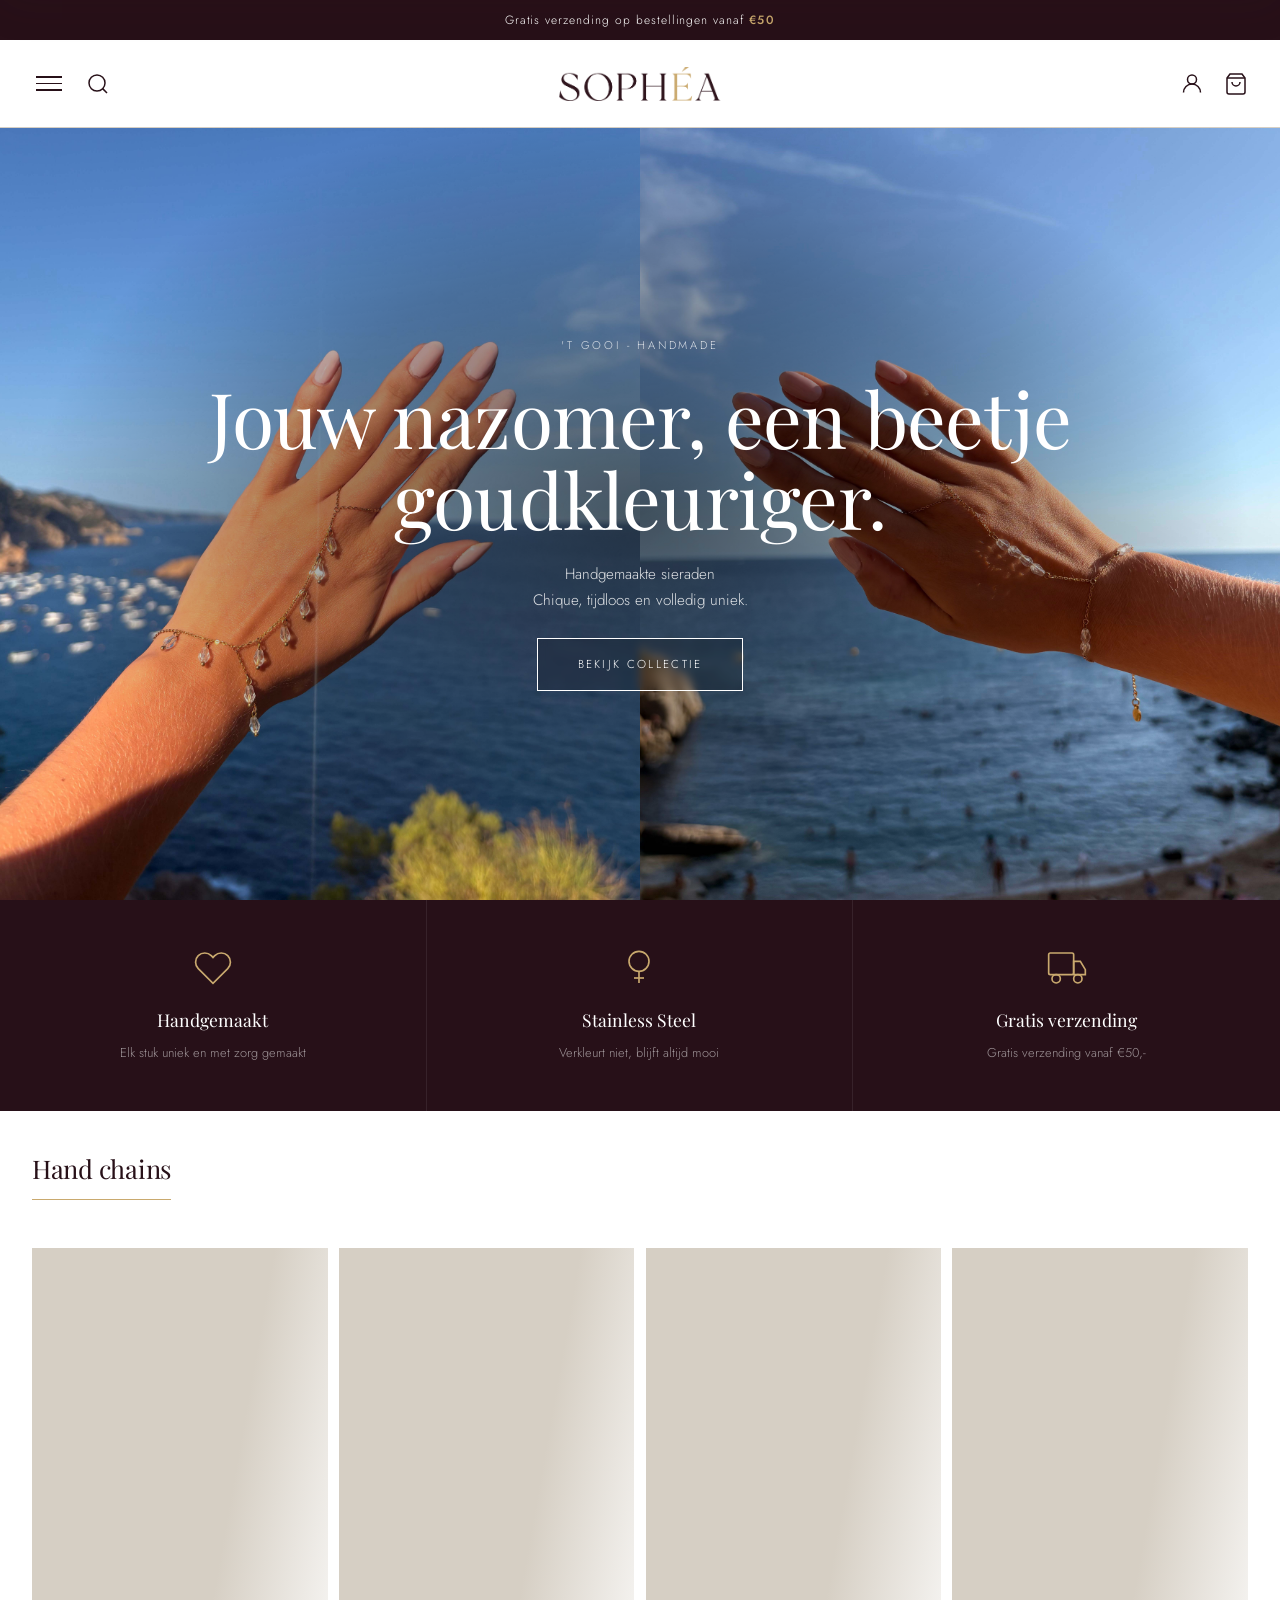
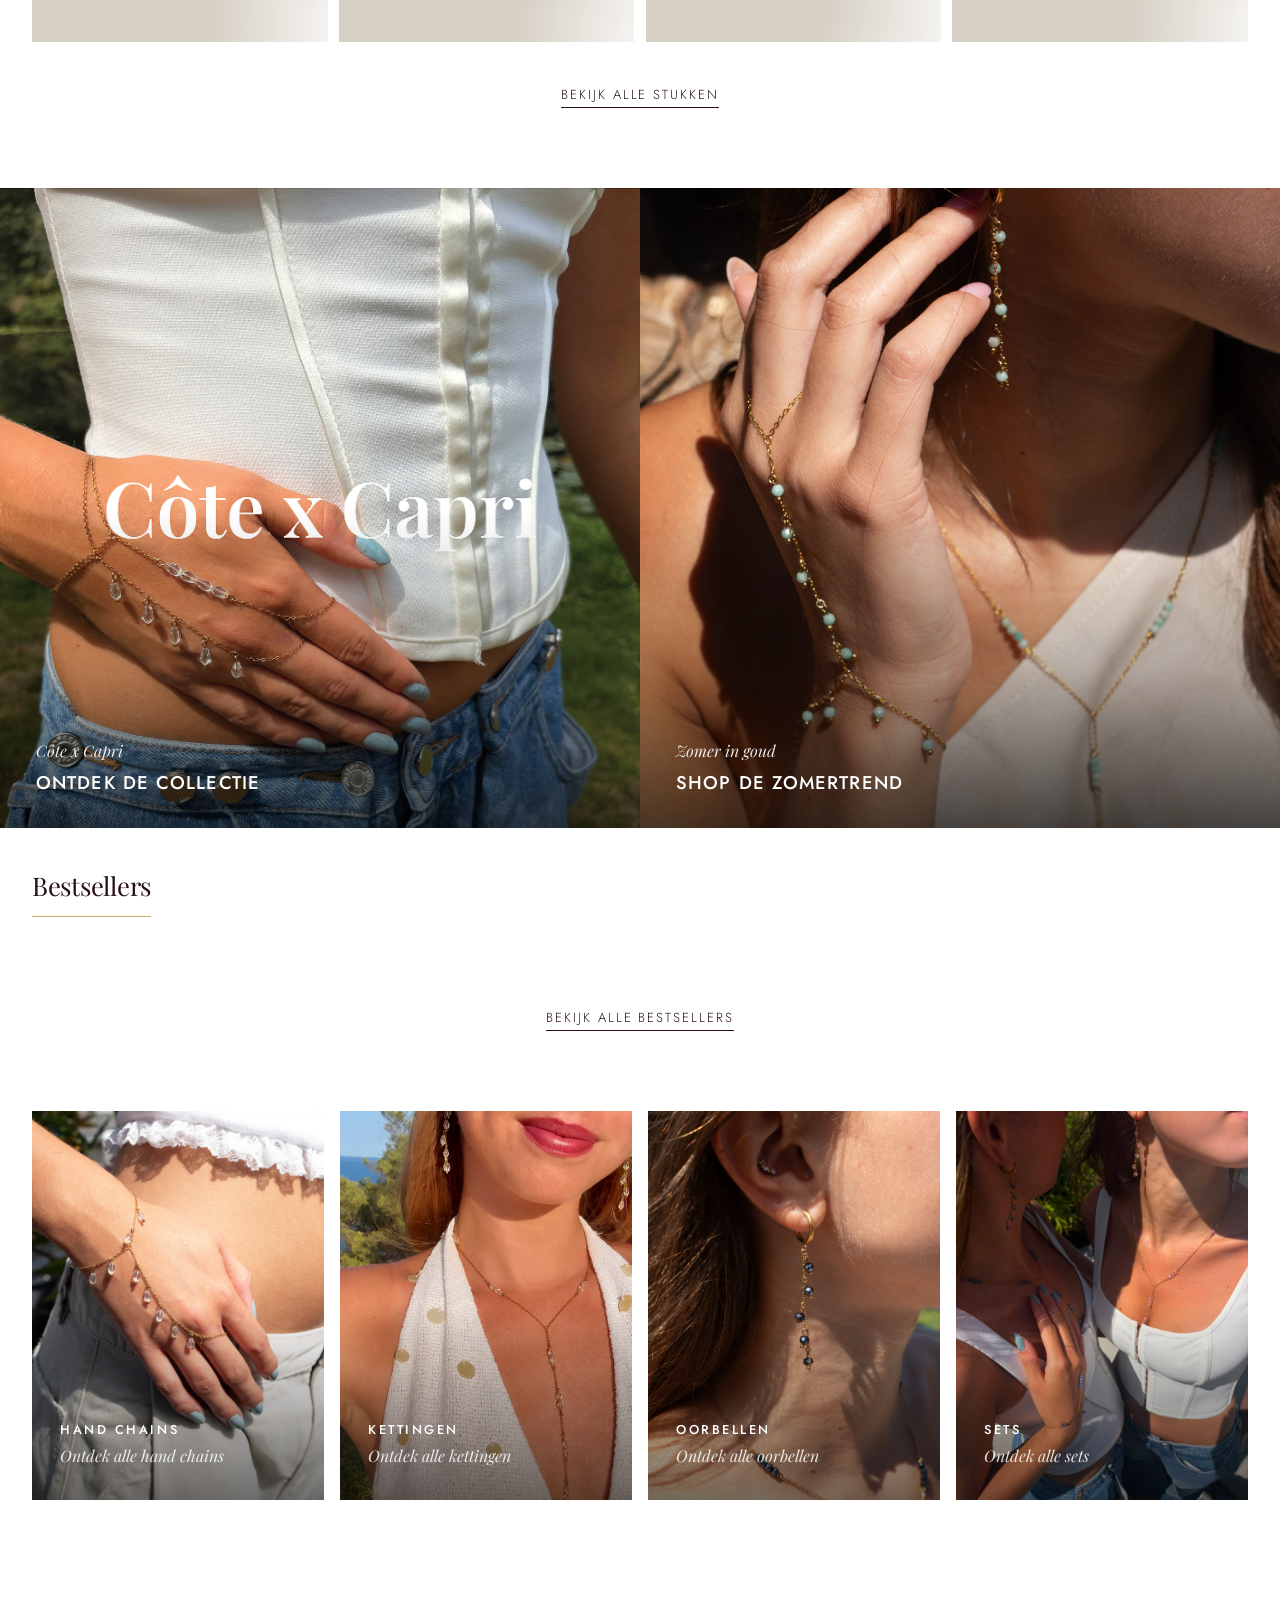
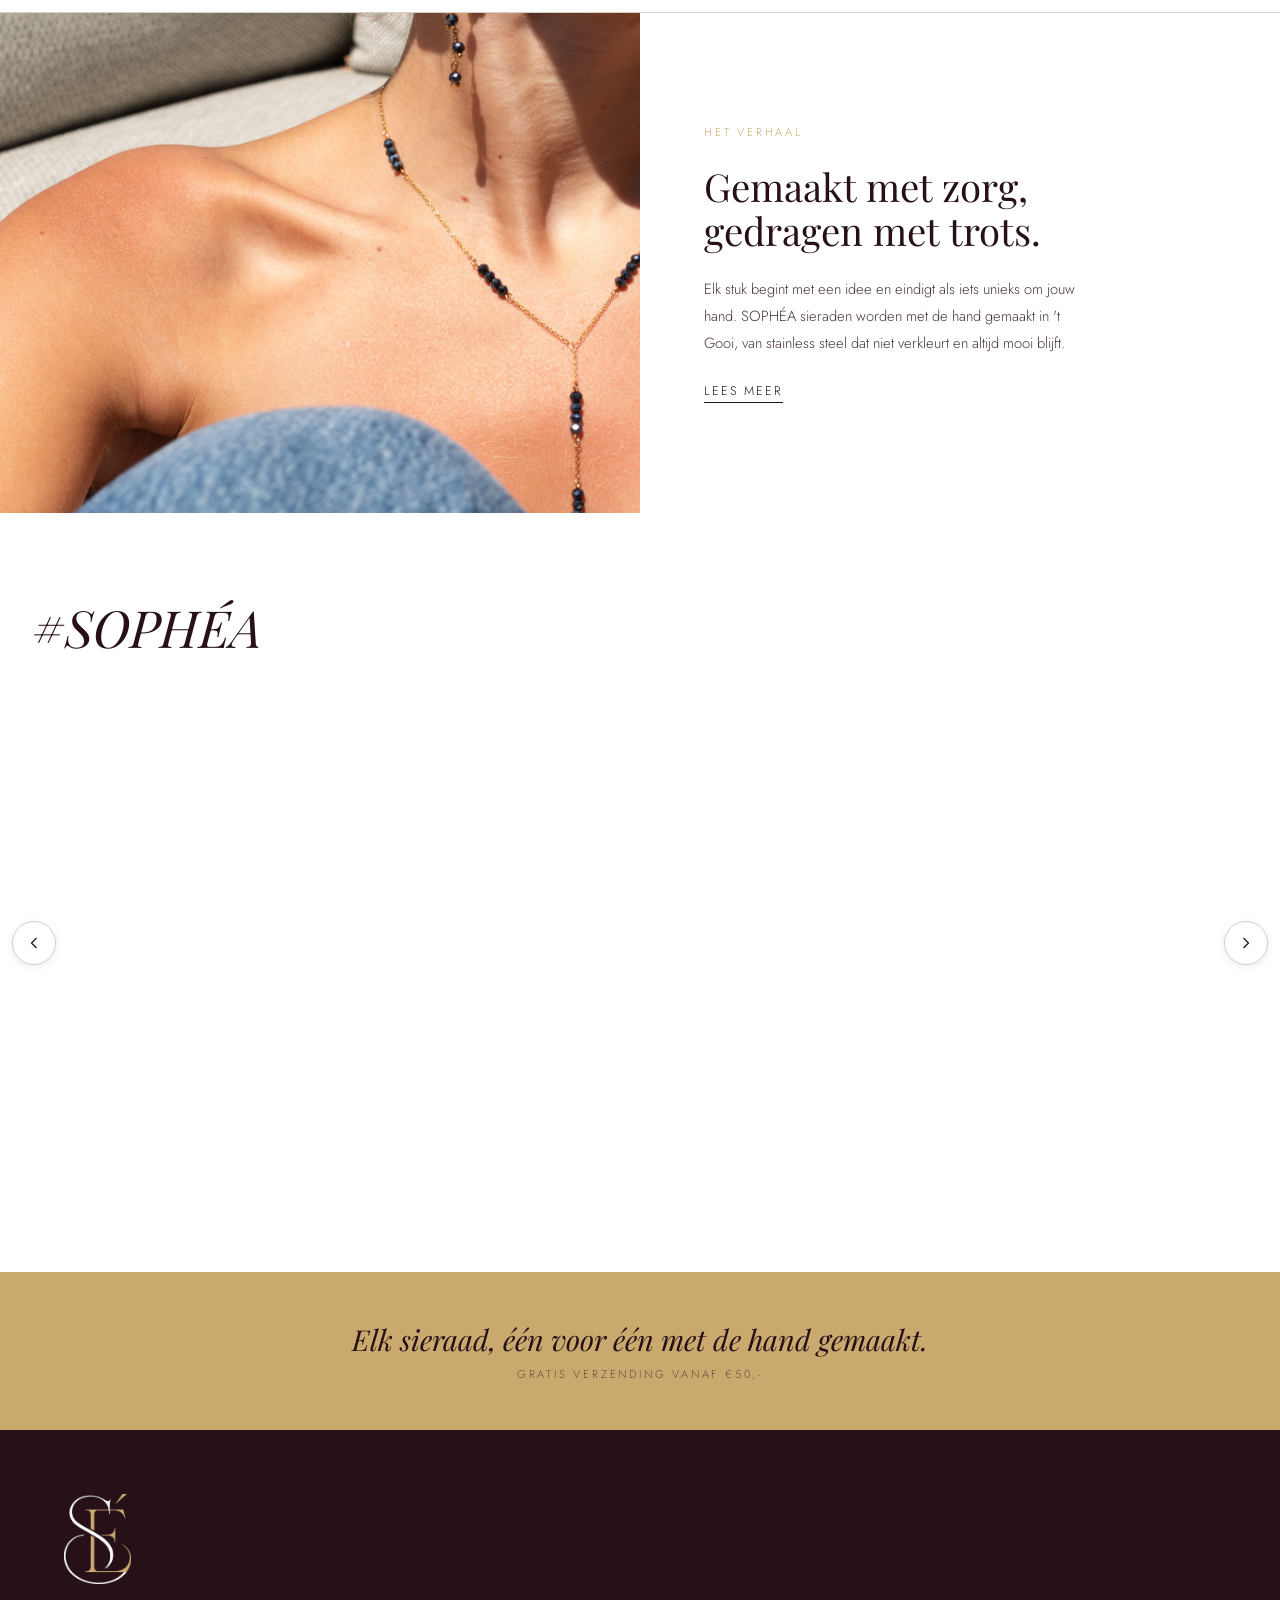
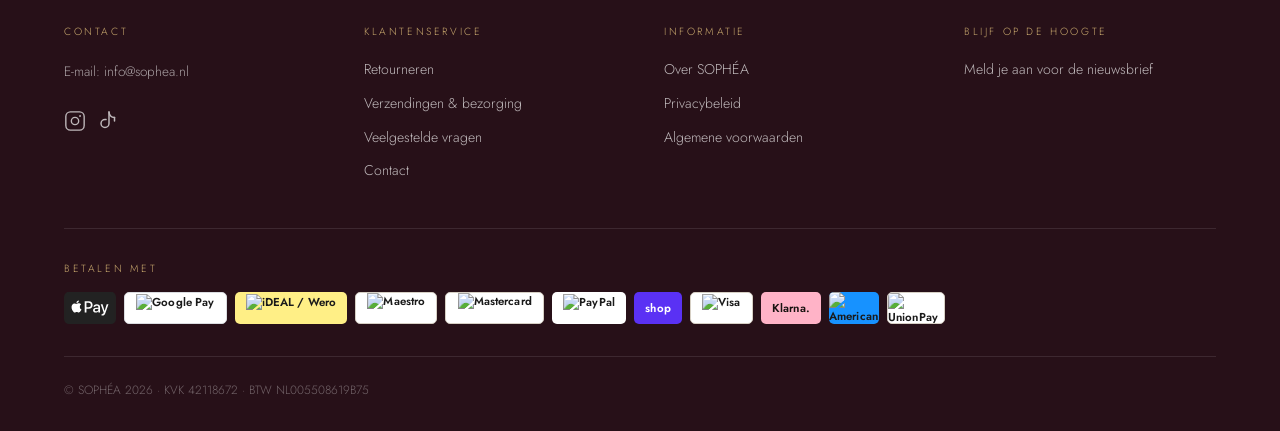
==== index.html @ b0e8c146 "Update index.html" ====
<!DOCTYPE html>
<html lang="nl">
<head>
  <meta charset="UTF-8" />
  <meta name="viewport" content="width=device-width, initial-scale=1.0" />
  <link rel="preconnect" href="https://fonts.googleapis.com" />
  <link rel="preconnect" href="https://fonts.gstatic.com" crossorigin />
  <link href="https://fonts.googleapis.com/css2?family=Jost:ital,wght@0,300;0,400;0,500;0,600;0,700;1,300;1,400&family=Playfair+Display:ital,wght@0,400;0,500;0,600;0,700;1,400;1,500&display=swap" rel="stylesheet" />
  <title>SOPHÉA - Handgemaakte Sieraden</title>
  <link rel="stylesheet" href="css/global.css" />
  <link rel="stylesheet" href="css/intro.css" />
  <link rel="stylesheet" href="css/homepage.css" />
  <link rel="stylesheet" href="css/stl.css" />
  <link rel="stylesheet" href="css/welkomstpopup.css" />
  <link rel="icon" type="image/png" href="images/fav-icon-goud.png" />
</head>
<body>

  <!-- INTRO ANIMATIE -->
  <div class="sophea-intro" id="sopheaIntro">
    <img src="images/se-logo.png" alt="SOPHÉA" class="sophea-intro__logo" />
  </div>
  <script src="js/intro.js"></script>

  <div class="sale-balk">
        <p class="sale-balk__vol"> Gratis verzending op bestellingen vanaf <strong>€50</strong></p>
        <p class="sale-balk__kort">Gratis verzending op bestellingen vanaf <strong>€50</strong></p>
  </div>

  <header class="nav">
    <div class="nav__links">
      <button class="nav__hamburger" id="hamburgerBtn" aria-label="Menu openen">
        <span></span><span></span><span></span>
      </button>
      <button class="nav__search" aria-label="Zoeken">
          <svg width="22" height="22" viewBox="0 0 24 24" fill="none" stroke="currentColor" stroke-width="1.5">
          <circle cx="11" cy="11" r="8"/><line x1="21" y1="21" x2="16.65" y2="16.65"/>
          </svg>
      </button>
    </div>
    <a href="index.html" class="nav__logo">
      <img src="images/sophea.png" alt="SOPHÉA logo" />
    </a>
    <div class="nav__rechts">
    <button class="nav__account" id="accountBtn" aria-label="Account">
        <svg width="24" height="24" viewBox="0 0 24 24" fill="none" stroke="currentColor" stroke-width="1.5">
          <circle cx="12" cy="7.5" r="4.5"/>
          <path d="M3.5 20.5c0-4.7 3.8-8.5 8.5-8.5s8.5 3.8 8.5 8.5"/>
        </svg>
    </button>
    <button class="nav__cart" aria-label="Winkelwagen">
    <svg width="22" height="22" viewBox="0 0 24 24" fill="none" stroke="currentColor" stroke-width="1.5">
        <path d="M6 2L3 6v14a2 2 0 002 2h14a2 2 0 002-2V6l-3-4z"/>
        <line x1="3" y1="6" x2="21" y2="6"/>
        <path d="M16 10a4 4 0 01-8 0"/>
    </svg>
    <span class="nav__cart-badge" id="cartBadge" style="display:none;">0</span>
    </button>
    </div>
  </header>

    <div class="nav-overlay" id="navOverlay">
    <div class="nav-overlay__sluit-wrapper">
        <button class="nav-overlay__sluit" id="sluitBtn" aria-label="Menu sluiten">✕</button>
    </div>
    <nav class="nav-overlay__links">
        <a href="index.html">Home</a>
        <button class="nav-overlay__link-pijl" id="collectieBtn">
        Shop
        <span class="nav-overlay__pijl">
            <svg width="28" height="28" viewBox="0 0 24 24" fill="none" stroke="currentColor" stroke-width="1.2">
            <line x1="5" y1="12" x2="19" y2="12"/>
            <polyline points="12 5 19 12 12 19"/>
            </svg>
        </span>
        </button>
        <a href="collectie.html?categorie=handchains">Hand chains</a>
        <a href="collectie.html?categorie=kettingen">Kettingen</a>
        <a href="collectie.html?categorie=oorbellen">Oorbellen</a>
        <a href="collectie.html?categorie=sets">Sets</a>
    </nav>
    <div class="nav-submenu" id="collectieSubmenu">
        <button class="nav-submenu__terug" id="submenuTerug">
        <svg width="18" height="18" viewBox="0 0 24 24" fill="none" stroke="currentColor" stroke-width="1.5">
            <line x1="19" y1="12" x2="5" y2="12"/>
            <polyline points="12 19 5 12 12 5"/>
        </svg>
        Terug
        </button>
        <p class="nav-submenu__titel">Shop</p>
        <div class="nav-submenu__groep">
        <p class="nav-submenu__label">SHOP</p>
        <a href="collectie.html">Alles</a>
        <a href="collectie.html?categorie=nieuw">Nieuw</a>
        <a href="collectie.html?categorie=bestsellers">Bestsellers</a>
        </div>
        <div class="nav-submenu__groep" id="collectiesNavGroep">
          <p class="nav-submenu__label">COLLECTIES</p>
        </div>
    </div>
    <div class="nav-overlay__bottom">
        <p class="nav-overlay__col-title">INFO</p>
        <div class="nav-overlay__col-links">
            <a href="faq.html">Veelgestelde vragen</a>
            <a href="contact.html">Contact</a>
            <a href="over-mij.html">Over SOPHÉA</a>
        </div>
        <div style="margin-top: 1.5rem;">
            <p class="nav-overlay__col-title">VOLG ONS</p>
            <div class="nav-overlay__col-links nav-overlay__col-links--socials">
              <a href="https://instagram.com/sophea.nl" target="_blank">
                <svg width="18" height="18" viewBox="0 0 24 24" fill="none" stroke="currentColor" stroke-width="1.5">
                  <rect x="2" y="2" width="20" height="20" rx="5"/>
                  <circle cx="12" cy="12" r="4"/>
                  <circle cx="17.5" cy="6.5" r="1" fill="currentColor" stroke="none"/>
                </svg>
                @sophea.nl
              </a>
              <a href="https://www.tiktok.com/@sophea.nl" target="_blank">
                <svg width="18" height="18" viewBox="0 0 24 24" fill="none" stroke="currentColor" stroke-width="1.5">
                  <path d="M13 3v11.5a4 4 0 1 1-4-4c.35 0 .68.04 1 .1" stroke-linecap="round" stroke-linejoin="round"/>
                  <path d="M13 3c.3 3 2.5 5.3 5.5 5.5" stroke-linecap="round" stroke-linejoin="round"/>
                  <path d="M18.5 8.5v3.5" stroke-linecap="round"/>
                </svg>
                @sophea.nl
              </a>
            </div>
        </div>
        <p class="nav-overlay__tagline-bottom">Handmade Jewellery · 't Gooi</p>
    </div>
  </div>

  <div class="nav-backdrop" id="navBackdrop"></div>

    <!-- ZOEK OVERLAY -->
    <div class="zoek-overlay" id="zoekOverlay">
    <div class="zoek-overlay__header">
        <div class="zoek-overlay__balk">
        <svg width="20" height="20" viewBox="0 0 24 24" fill="none" stroke="currentColor" stroke-width="1.5">
            <circle cx="11" cy="11" r="8"/><line x1="21" y1="21" x2="16.65" y2="16.65"/>
        </svg>
        <input type="text" id="zoekInput" class="zoek-overlay__input" placeholder="Zoek naar een sieraad..." />
        <button class="zoek-overlay__wis" id="zoekWis">✕</button>
        </div>
        <button class="zoek-overlay__sluit" id="zoekSluit">Sluiten</button>
    </div>
    <div class="zoek-overlay__inhoud">
        <div class="zoek-overlay__leeg" id="zoekLeeg">
        <p class="zoek-overlay__eyebrow">POPULAIR</p>
        <div class="zoek-overlay__grid" id="zoekPopulair"></div>
        </div>
        <div class="zoek-overlay__gevonden" id="zoekGevonden" style="display:none;">
        <p class="zoek-overlay__label" id="zoekLabel"></p>
        <div class="zoek-overlay__grid" id="zoekGrid"></div>
        </div>
        <div class="zoek-overlay__niets" id="zoekNiets" style="display:none;">
        <p class="zoek-overlay__niets-tekst">Geen resultaten voor "<span id="zoekNietsTerm"></span>"</p>
        <p class="zoek-overlay__niets-sub">Probeer een andere zoekterm.</p>
        </div>
    </div>
    </div>
    <div class="zoek-backdrop" id="zoekBackdrop"></div>

    <!-- WINKELWAGEN OVERLAY -->
    <div class="cart-overlay" id="cartOverlay">
    <div class="cart-overlay__header">
        <p class="cart-overlay__titel">Winkelwagen</p>
        <button class="cart-overlay__sluit" id="cartSluit">✕</button>
    </div>
    <div class="cart-overlay__verzend-balk" id="cartVerzendBalk" style="display:none;">
        <p class="cart-overlay__verzend-tekst" id="cartVerzendTekst"></p>
        <div class="cart-overlay__progress">
        <div class="cart-overlay__progress-bar" id="cartProgressBar"></div>
        </div>
    </div>
    <div class="cart-overlay__items" id="cartItems"></div>
    <div class="cart-overlay__leeg" id="cartLeeg" style="display:none;">
        <p class="cart-overlay__leeg-tekst">Je winkelwagen is leeg.</p>
        <a href="collectie.html" class="cart-overlay__leeg-btn">BEKIJK DE COLLECTIE →</a>
    </div>
    <div class="cart-overlay__footer" id="cartFooter" style="display:none;">
        <div class="cart-overlay__regel">
        <span>Subtotaal</span>
        <span id="cartSubtotaal">€ 0,00</span>
        </div>
        <div class="cart-overlay__regel">
        <span>Verzending</span>
        <span id="cartVerzending">Gratis</span>
        </div>
        <div class="cart-overlay__regel cart-overlay__regel--totaal">
        <span>Totaal</span>
        <span id="cartTotaal">€ 0,00</span>
        </div>
        <div class="cart-overlay__verzend-info">
        <p>✓ Gratis verzending vanaf €50,-</p>
        <p>✓ Binnen 3-5 werkdagen in huis</p>
        </div>
        <button class="cart-overlay__afrekenen" id="cartAfrekenen">AFREKENEN</button>
        <a href="collectie.html" class="cart-overlay__verder">← Verder winkelen</a>
    </div>
    </div>
    <div class="cart-backdrop" id="cartBackdrop"></div>

  <main>

    <!-- HERO -->
    <section class="hero">
      <div class="hero__bg">
        <img src="images/handchain-hero.jpg" alt="SOPHÉA hand chain" />
        <img src="images/handchain-hero-2.jpg" alt="SOPHÉA hand chain" />
      </div>
      <div class="hero__content">
        <p class="hero__eyebrow">'T GOOI - HANDMADE</p>
        <h1 class="hero__title">Jouw nazomer, een beetje goudkleuriger.</h1>
        <p class="hero__sub">Handgemaakte sieraden<br>Chique, tijdloos en volledig uniek.</p>
        <a href="collectie.html" class="hero__cta">BEKIJK COLLECTIE</a>
      </div>
    </section>

    <!-- USP BALK -->
    <section class="usp-bar">
        <div class="usp">
            <svg class="usp__svg" width="40" height="40" viewBox="0 0 24 24" fill="none" stroke="currentColor" stroke-width="1">
            <path d="M20.84 4.61a5.5 5.5 0 0 0-7.78 0L12 5.67l-1.06-1.06a5.5 5.5 0 0 0-7.78 7.78l1.06 1.06L12 21.23l7.78-7.78 1.06-1.06a5.5 5.5 0 0 0 0-7.78z"/>
            </svg>
            <p class="usp__title">Handgemaakt</p>
            <p class="usp__sub">Elk stuk uniek en met zorg gemaakt</p>
        </div>
        <div class="usp">
            <svg class="usp__svg" width="40" height="40" viewBox="0 0 24 24" fill="none" stroke="currentColor" stroke-width="1">
            <circle cx="12" cy="8" r="6"/>
            <path d="M12 14v7"/>
            <path d="M9 18h6"/>
            </svg>
            <p class="usp__title">Stainless Steel</p>
            <p class="usp__sub">Verkleurt niet, blijft altijd mooi</p>
        </div>
        <div class="usp">
            <svg class="usp__svg" width="40" height="40" viewBox="0 0 24 24" fill="none" stroke="currentColor" stroke-width="1">
            <rect x="1" y="3" width="15" height="13" rx="1"/>
            <path d="M16 8h4l3 5v3h-7V8z"/>
            <circle cx="5.5" cy="18.5" r="2.5"/>
            <circle cx="18.5" cy="18.5" r="2.5"/>
            </svg>
            <p class="usp__title">Gratis verzending</p>
            <p class="usp__sub">Gratis verzending vanaf €50,-</p>
        </div>
    </section>
    <div class="usp-bar__dots" id="uspDots">
        <span class="usp-bar__dot usp-bar__dot--actief"></span>
        <span class="usp-bar__dot"></span>
        <span class="usp-bar__dot"></span>
    </div>

    <!-- COLLECTIE -->
    <section class="collectie">
      <div class="collectie__intro">
        <h2 class="collectie__title">Hand chains</h2>
        <div class="collectie__divider"></div>
      </div>
        <div class="collectie__grid" id="featuredGrid">
        </div>
      <div class="collectie__footer">
        <a href="collectie.html?categorie=handchains" class="collectie__link">Bekijk alle stukken</a>
      </div>
    </section>

    <!-- SFEERBANNERS -->
    <section class="sfeerbanners">
      <a href="collectie.html?collectie=côte,capri" class="sfeerbanner">
        <img src="images/cotexcapri.jpg" alt="Côte x Capri collectie" />
        <div class="sfeerbanner__tekst">
          <p class="sfeerbanner__kicker">Côte x Capri</p>
          <p class="sfeerbanner__titel">Ontdek de collectie</p>
        </div>
      </a>
      <a href="collectie.html?categorie=bestsellers" class="sfeerbanner">
        <img src="images/zomertrend.jpg" alt="Zomercollectie" />
        <div class="sfeerbanner__tekst">
          <p class="sfeerbanner__kicker">Zomer in goud</p>
          <p class="sfeerbanner__titel">Shop de zomertrend</p>
        </div>
      </a>
    </section>

    <!-- BESTSELLERS -->
    <section class="collectie">
      <div class="collectie__intro">
        <h2 class="collectie__title">Bestsellers</h2>
        <div class="collectie__divider"></div>
      </div>
        <div class="collectie__grid" id="bestsellersGrid">
        </div>
      <div class="collectie__footer">
        <a href="collectie.html?categorie=bestsellers" class="collectie__link">Bekijk alle bestsellers</a>
      </div>
    </section>

    <!-- CATEGORIEËN -->
    <section class="categorieen">
      <a href="collectie.html?categorie=handchains" class="categorie-blok">
        <div class="categorie-blok__img">
          <img src="images/handchains.jpg" alt="Hand chains" />
        </div>
        <div class="categorie-blok__tekst">
          <h3>HAND CHAINS</h3>
          <span>Ontdek alle hand chains</span>
        </div>
      </a>
      <a href="collectie.html?categorie=kettingen" class="categorie-blok">
        <div class="categorie-blok__img">
          <img src="images/kettingen-hero.jpg" alt="Kettingen" />
        </div>
        <div class="categorie-blok__tekst">
          <h3>KETTINGEN</h3>
          <span>Ontdek alle kettingen</span>
        </div>
      </a>
      <a href="collectie.html?categorie=oorbellen" class="categorie-blok">
        <div class="categorie-blok__img">
          <img src="images/oorbellen.jpg" alt="Oorbellen" />
        </div>
        <div class="categorie-blok__tekst">
          <h3>OORBELLEN</h3>
          <span>Ontdek alle oorbellen</span>
        </div>
      </a>
      <a href="collectie.html?categorie=sets" class="categorie-blok">
        <div class="categorie-blok__img">
            <img src="images/sets.jpeg" alt="Sets" />
        </div>
        <div class="categorie-blok__tekst">
            <h3>SETS</h3>
            <span>Ontdek alle sets</span>
        </div>
      </a>
    </section>

    <!-- BRAND -->
    <section class="brand">
      <div class="brand__img-placeholder">
        <img src="images/ons-verhaal.jpeg" alt="SOPHÉA sieraden met de hand gemaakt" />
      </div>
      <div class="brand__text">
        <p class="brand__eyebrow">Het verhaal</p>
        <h2 class="brand__title">Gemaakt met zorg,<br>gedragen met trots.</h2>
        <p class="brand__body">Elk stuk begint met een idee en eindigt als iets unieks om jouw hand. SOPHÉA sieraden worden met de hand gemaakt in 't Gooi, van stainless steel dat niet verkleurt en altijd mooi blijft.</p>
        <a href="over-mij.html" class="brand__cta">Lees meer</a>
      </div>
    </section>

    <!-- SHOP THE LOOK -->
    <section class="stl">
    <div class="stl__intro">
        <h2 class="stl__titel">#SOPHÉA</h2>
    </div>

    <div class="stl__carrousel-wrapper">
        <button class="stl__nav stl__nav--links" id="stlCarrouselVorige" aria-label="Vorige">
          <svg width="20" height="20" viewBox="0 0 24 24" fill="none" stroke="currentColor" stroke-width="1.5">
            <polyline points="15 18 9 12 15 6"/>
          </svg>
        </button>
        <div class="stl__carrousel" id="stlCarrousel">
        <!-- Dynamisch geladen via JS -->
        </div>
        <button class="stl__nav stl__nav--rechts" id="stlCarrouselVolgende" aria-label="Volgende">
          <svg width="20" height="20" viewBox="0 0 24 24" fill="none" stroke="currentColor" stroke-width="1.5">
            <polyline points="9 18 15 12 9 6"/>
          </svg>
        </button>
    </div>
    </section>

    <!-- OVERLAY -->
    <div class="stl-overlay" id="stlOverlay">
    <div class="stl-overlay__content">
        <button class="stl-overlay__sluit" id="stlSluit">✕</button>

        <!-- Pijl vorige influencer -->
        <button class="stl-overlay__influencer-pijl stl-overlay__influencer-pijl--links" id="stlVorigeInfluencer">
        <svg width="22" height="22" viewBox="0 0 24 24" fill="none" stroke="currentColor" stroke-width="1.5">
            <polyline points="15 18 9 12 15 6"/>
        </svg>
        </button>

        <div class="stl-overlay__links">
        <button class="stl-overlay__pijl stl-overlay__pijl--links" id="stlOverlayVorige">
            <svg width="18" height="18" viewBox="0 0 24 24" fill="none" stroke="currentColor" stroke-width="1.5">
            <polyline points="15 18 9 12 15 6"/>
            </svg>
        </button>
        <div class="stl-overlay__foto" id="stlOverlayFoto"></div>
        <button class="stl-overlay__pijl stl-overlay__pijl--rechts" id="stlOverlayVolgende">
            <svg width="18" height="18" viewBox="0 0 24 24" fill="none" stroke="currentColor" stroke-width="1.5">
            <polyline points="9 18 15 12 9 6"/>
            </svg>
        </button>
        <div class="stl-overlay__naam" id="stlOverlayNaam"></div>
        <div class="stl-overlay__bullets" id="stlOverlayBullets"></div>
        </div>

        <div class="stl-overlay__rechts">
        <p class="stl-overlay__titel">
          Shop the look
          <span class="stl-overlay__swipe-hint" id="stlOverlaySwipeHint">
            <svg width="18" height="18" viewBox="0 0 24 24" fill="none" stroke="currentColor" stroke-width="1.5">
              <polyline points="6 9 12 15 18 9"/>
            </svg>
          </span>
        </p>
        <div class="stl__producten" id="stlProducten"></div>
        </div>

        <!-- Pijl volgende influencer -->
        <button class="stl-overlay__influencer-pijl stl-overlay__influencer-pijl--rechts" id="stlVolgendInfluencer">
        <svg width="22" height="22" viewBox="0 0 24 24" fill="none" stroke="currentColor" stroke-width="1.5">
            <polyline points="9 18 15 12 9 6"/>
        </svg>
        </button>
    </div>
    </div>
    <div class="stl-backdrop" id="stlBackdrop"></div>

    <div class="footer-quote">
      <p class="footer-quote__text">Elk sieraad, één voor één met de hand gemaakt.</p>
      <p class="footer-quote__sub">GRATIS VERZENDING VANAF €50,-</p>
    </div>

  </main>

  <footer class="footer">
    <div class="footer__logo-row">
        <img src="images/se-logo-white.png" alt="SOPHÉA" class="footer__logo-img" />
    </div>

    <div class="footer__top">
        <div class="footer__col">
        <p class="footer__col-title">CONTACT</p>
        <p class="footer__contact-tekst">E-mail: info@sophea.nl</p>
        <div class="footer__socials">
            <a href="https://instagram.com/sophea.nl" target="_blank" class="footer__social-btn" aria-label="Instagram">
            <svg width="22" height="22" viewBox="0 0 24 24" fill="none" stroke="currentColor" stroke-width="1.5">
                <rect x="2" y="2" width="20" height="20" rx="5"/>
                <circle cx="12" cy="12" r="4"/>
                <circle cx="17.5" cy="6.5" r="1" fill="currentColor" stroke="none"/>
            </svg>
            </a>
            <a href="https://www.tiktok.com/@sophea.nl" target="_blank" class="footer__social-btn" aria-label="TikTok">
            <svg width="24" height="24" viewBox="0 0 24 24" fill="none" stroke="currentColor" stroke-width="1.5">
                <path d="M13 3v11.5a4 4 0 1 1-4-4c.35 0 .68.04 1 .1" stroke-linecap="round" stroke-linejoin="round"/>
                <path d="M13 3c.3 3 2.5 5.3 5.5 5.5" stroke-linecap="round" stroke-linejoin="round"/>
                <path d="M18.5 8.5v3.5" stroke-linecap="round"/>
            </svg>
            </a>
        </div>
        </div>

        <div class="footer__col">
        <p class="footer__col-title">KLANTENSERVICE</p>
        <nav class="footer__col-links">
            <a href="retourbeleid.html">Retourneren</a>
            <a href="verzendbeleid.html">Verzendingen & bezorging</a>
            <a href="faq.html">Veelgestelde vragen</a>
            <a href="contact.html">Contact</a>
        </nav>
        </div>

        <div class="footer__col">
        <p class="footer__col-title">INFORMATIE</p>
        <nav class="footer__col-links">
            <a href="over-mij.html">Over SOPHÉA</a>
            <a href="privacybeleid.html">Privacybeleid</a>
            <a href="algemene-voorwaarden.html">Algemene voorwaarden</a>
        </nav>
        </div>

        <div class="footer__col">
        <p class="footer__col-title">BLIJF OP DE HOOGTE</p>
        <nav class="footer__col-links">
            <a href="nieuwsbrief.html">Meld je aan voor de nieuwsbrief</a>
        </nav>
        </div>
    </div>
    <div class="footer__betalen">
        <p class="footer__betalen-label">BETALEN MET</p>
        <div class="footer__betalen-icons">
            <span class="pay-badge pay-badge--applepay">
            <img src="images/apple-pay.svg" alt="Apple Pay" />
            </span>
            <span class="pay-badge pay-badge--googlepay">
                <img src="https://cdn.jsdelivr.net/gh/datatrans/payment-logos@master/assets/wallets/google-pay.svg" alt="Google Pay" />
            </span>
            <span class="pay-badge pay-badge--ideal">
                <img src="https://cdn.jsdelivr.net/gh/datatrans/payment-logos@master/assets/apm/ideal-wero.svg" alt="iDEAL / Wero" />
            </span>
            <span class="pay-badge pay-badge--maestro">
                <img src="https://cdn.jsdelivr.net/gh/datatrans/payment-logos@master/assets/cards/maestro.svg" alt="Maestro" />
            </span>
            <span class="pay-badge pay-badge--mastercard">
                <img src="https://cdn.jsdelivr.net/gh/datatrans/payment-logos@master/assets/cards/mastercard.svg" alt="Mastercard" />
            </span>
            <span class="pay-badge pay-badge--paypal">
                <img src="https://cdn.jsdelivr.net/gh/datatrans/payment-logos@master/assets/apm/paypal.svg" alt="PayPal" />
            </span>
            <span class="pay-badge pay-badge--shop">shop</span>
            <span class="pay-badge pay-badge--visa">
                <img src="https://cdn.jsdelivr.net/gh/datatrans/payment-logos@master/assets/cards/visa.svg" alt="Visa" />
            </span>
            <span class="pay-badge pay-badge--klarna">Klarna.</span>
            <span class="pay-badge pay-badge--amex">
                <img src="https://cdn.jsdelivr.net/gh/datatrans/payment-logos@master/assets/cards/american-express.svg" alt="American Express" />
            </span>
            <span class="pay-badge pay-badge--unionpay">
                <img src="https://cdn.jsdelivr.net/gh/datatrans/payment-logos@master/assets/cards/unionpay.svg" alt="UnionPay" />
            </span>
        </div>
    </div>
    <div class="footer__bottom">
      <p class="footer__copy">© SOPHÉA 2026 · KVK 42118672 · BTW NL005508619B75</p>
    </div>
  </footer>

  <!-- WELKOMSTPOPUP -->
  <div class="welkomst-popup" id="welkomstPopup">
  <button class="welkomst-popup__sluit" id="welkomstPopupSluit">✕</button>
  <div class="welkomst-popup__body">
    <img src="images/sophea.png" alt="SOPHÉA" class="welkomst-popup__logo" />
    <p class="welkomst-popup__eyebrow">WELKOM BIJ SOPHÉA</p>
    <h2 class="welkomst-popup__titel">10% korting op je eerste bestelling</h2>
    <p class="welkomst-popup__sub">Meld je aan voor onze nieuwsbrief en ontvang direct je welkomstcode.</p>

    <div id="welkomstPopupFormWrap">
      <form class="welkomst-popup__form" id="welkomstPopupForm">
        <input type="email" id="welkomstPopupEmail" class="welkomst-popup__input" placeholder="Jouw e-mailadres" required />
        <button type="submit" class="welkomst-popup__submit">AANMELDEN</button>
      </form>
      <button class="welkomst-popup__nee" id="welkomstPopupNeeBedankt">Nee, ik betaal liever de volle prijs</button>
    </div>

    <div id="welkomstPopupBedankt" style="display:none;">
      <p class="welkomst-popup__code-label">Je welkomstcode:</p>
      <p class="welkomst-popup__code">WELKOM10</p>
      <p class="welkomst-popup__code-sub">Gebruik deze code bij het afrekenen voor 10% korting op je eerste bestelling.</p>
    </div>
  </div>
  </div>
  <div class="welkomst-popup-backdrop" id="welkomstPopupBackdrop"></div>

  <button class="back-to-top" id="backToTop" aria-label="Terug naar boven">↑</button>
  <script src="js/shopify.js"></script>
  <script src="js/nav.js"></script>
  <script src="js/account.js"></script>
  <script src="js/homepage.js"></script>
  <script src="js/nieuwsbrief.js"></script>
  <script src="js/welkomstpopup.js"></script>
</body>
</html>
---- css/global.css ----
:root {
  --clr-bg:       #FFFFFF;
  --clr-text:     #271018;
  --clr-gold:     #c9a96e;
  --clr-card:     #F3EEE8;
  --clr-border:   #d6cfc4;

  --font-serif:   'Playfair Display', Georgia, serif;
  --font-sans:    'Jost', sans-serif;

  --nav-h:        88px;
  --balk-h:       40px;
  --max-w:        1200px;
  --gap:          2rem;
}

*, *::before, *::after {
  box-sizing: border-box;
  margin: 0;
  padding: 0;
}

html {
  font-size: 16px;
  scroll-behavior: smooth;
  /* clip i.p.v. hidden: hidden dwingt overflow-y stiekem naar "auto" (CSS-
     spec), waardoor html/body een scroll-container wordt — en dat is precies
     wat position: sticky in Safari/iOS uitschakelt. clip clipt hetzelfde
     zonder dat neveneffect. */
  overflow-x: clip;
}

body {
  background-color: var(--clr-bg);
  color: var(--clr-text);
  font-family: var(--font-sans);
  font-weight: 300;
  -webkit-font-smoothing: antialiased;
  overflow-x: clip;
  max-width: 100vw;
}

img {
  display: block;
  max-width: 100%;
  height: auto;
}

a {
  color: inherit;
  text-decoration: none;
}

/* SALE BALK */
.sale-balk {
  background: var(--clr-text);
  color: var(--clr-bg);
  text-align: center;
  padding: 0.65rem 1rem;
  font-family: var(--font-sans);
  font-size: 0.75rem;
  font-weight: 300;
  letter-spacing: 0.08em;
  position: relative;
  top: auto;
  z-index: 150;
  height: var(--balk-h);
  display: flex;
  align-items: center;
  justify-content: center;
}

.sale-balk strong {
  color: var(--clr-gold);
  font-weight: 500;
  letter-spacing: 0.12em;
}

.sale-balk__kort {
  display: none;
}

/* NAV */
.nav {
  position: sticky;
  top: 0;
  left: 0;
  right: 0;
  z-index: 100;
  height: var(--nav-h);
  display: flex;
  align-items: center;
  justify-content: space-between;
  padding: 0 2rem;
  background: #FFFFFF;
  border-bottom: 1px solid var(--clr-border);
}

.nav__logo {
  position: absolute;
  left: 50%;
  top: 50%;
  transform: translate(-50%, -50%);
}

.nav__logo img {
  height: 34px;
  width: auto;
  display: block;
}

.nav__links {
  display: flex;
  align-items: center;
  gap: 1.25rem;
}

.nav__hamburger {
  background: none;
  border: none;
  cursor: pointer;
  display: flex;
  flex-direction: column;
  gap: 5px;
  padding: 4px;
}

.nav__hamburger span {
  display: block;
  width: 26px;
  height: 1.5px;
  background: var(--clr-text);
  transition: all 0.3s ease;
}

.nav__rechts {
  display: flex;
  align-items: center;
  gap: 1.25rem;
}

.nav__search svg,
.nav__account svg,
.nav__cart svg {
  width: 24px;
  height: 24px;
}

.nav__search {
  display: flex;
  align-items: center;
  color: var(--clr-text);
}

.nav__cart {
  background: none;
  border: none;
  cursor: pointer;
  display: flex;
  align-items: center;
  color: var(--clr-text);
  padding: 0;
  position: relative;
}

.nav__account {
  background: none;
  border: none;
  cursor: pointer;
  display: flex;
  align-items: center;
  color: var(--clr-text);
  padding: 0;
}

.nav__cart-badge {
  position: absolute;
  top: -6px;
  right: -8px;
  width: 16px;
  height: 16px;
  background: var(--clr-gold);
  color: var(--clr-text);
  border-radius: 50%;
  font-family: var(--font-sans);
  font-size: 0.6rem;
  font-weight: 400;
  display: flex;
  align-items: center;
  justify-content: center;
}

@media (max-width: 500px) {
  :root {
    --balk-h: 28px;
    --nav-h: 64px;
  }

  .sale-balk {
    font-size: 0.68rem;
    letter-spacing: 0.03em;
    padding: 0.55rem 0.75rem;
    height: auto;
  }

  .sale-balk__vol {
    display: none;
  }

  .sale-balk__kort {
    display: block;
  }

  .nav {
    padding: 0 0.75rem;
  }

  .nav__links {
    gap: 1.1rem;
  }

  .nav__logo img {
    height: 23px;
  }

  .nav__rechts {
    gap: 1.1rem;
  }

  .nav__search svg,
  .nav__account svg,
  .nav__cart svg {
    width: 21px;
    height: 21px;
  }

  .nav__hamburger {
    gap: 5px;
    padding: 3px;
  }

  .nav__hamburger span {
    width: 21px;
    height: 1.5px;
  }

  .nav-overlay {
    width: 100vw !important;
    max-width: 100vw !important;
  }

  .nav-overlay__links a,
  .nav-overlay__link-pijl {
    font-size: 1.2rem !important;
  }

  .nav-overlay__links {
    padding-top: 3.5rem !important;
  }

  .nav-submenu__titel {
    font-size: 1.5rem !important;
  }

  .nav-submenu__groep a {
    font-size: 1.05rem !important;
  }

}

/* HAMBURGER ZIJPANEEL */
.nav-overlay {
  position: fixed;
  top: 0;
  left: 0;
  bottom: 0;
  z-index: 200;
  width: 380px;
  max-width: 90vw;
  background: var(--clr-text);
  color: var(--clr-bg);
  display: flex;
  flex-direction: column;
  transform: translateX(-100%);
  pointer-events: none;
  transition: transform 0.4s ease;
  overflow-y: auto;
  overflow-x: hidden;
  touch-action: pan-y;
  -webkit-overflow-scrolling: touch;
  border-right: 2px solid rgba(255,255,255,0.15);
}

.nav-overlay.is-open {
  pointer-events: all;
  transform: translateX(0);
}

/* NAV BACKDROP — donkere laag over het rechterdeel van de pagina zodra het
   hamburgermenu open staat, zelfde patroon als de filter-backdrop. */
.nav-backdrop {
  position: fixed;
  inset: 0;
  z-index: 199;
  background: rgba(0,0,0,0.3);
  opacity: 0;
  pointer-events: none;
  transition: opacity 0.35s ease;
}

.nav-backdrop.is-open {
  opacity: 1;
  pointer-events: all;
}

.nav-overlay__links {
  display: flex;
  flex-direction: column;
  padding: 2rem;
  padding-top: 5rem;
  gap: 0;
  flex: 1;
}

.nav-overlay__links a {
  font-family: var(--font-serif);
  font-size: 1.6rem;
  font-weight: 300;
  letter-spacing: 0.02em;
  color: var(--clr-bg);
  padding: 0.85rem 0;
  border-bottom: 1px solid rgba(255,255,255,0.08);
  transition: color 0.2s;
}

.nav-overlay__links a:hover {
  color: var(--clr-gold);
}

.nav-overlay__bottom {
  padding: 2rem;
  border-top: 1px solid rgba(255,255,255,0.1);
  flex-shrink: 0;
}

.nav-overlay__col-title {
  font-family: var(--font-sans);
  font-size: 0.62rem;
  letter-spacing: 0.25em;
  color: var(--clr-gold);
  margin-bottom: 0.75rem;
}

.nav-overlay__col-links {
  display: flex;
  flex-direction: column;
  gap: 0.5rem;
}

.nav-overlay__col-links a {
  font-family: var(--font-sans);
  font-size: 0.82rem;
  font-weight: 300;
  color: var(--clr-bg);
  opacity: 0.55;
  transition: opacity 0.2s;
}

.nav-overlay__col-links a:hover {
  opacity: 1;
}

.nav-overlay__col-links--socials a {
  display: flex;
  align-items: center;
  gap: 0.6rem;
}

.nav-overlay__tagline-bottom {
  font-family: var(--font-sans);
  font-size: 0.65rem;
  letter-spacing: 0.15em;
  color: var(--clr-bg);
  opacity: 0.4;
  text-transform: uppercase;
  text-align: center;
  margin-top: 2rem;
  padding-top: 1.25rem;
  border-top: 1px solid rgba(255,255,255,0.1);
}

.nav-overlay__sluit-wrapper {
  position: absolute;
  top: 1.25rem;
  right: 1rem;
  z-index: 4;
  width: 44px;
  height: 44px;
}

.nav-overlay__sluit {
  background: none;
  border: none;
  font-size: 1.2rem;
  color: var(--clr-bg);
  cursor: pointer;
  opacity: 0.6;
  transition: opacity 0.3s ease, transform 0.4s ease;
  transform: rotate(0deg);
  width: 100%;
  height: 100%;
  display: flex;
  align-items: center;
  justify-content: center;
}

.nav-overlay__sluit-wrapper:hover .nav-overlay__sluit {
  opacity: 1;
  transform: rotate(90deg);
}

.nav-overlay__link-pijl {
  display: flex;
  justify-content: space-between;
  align-items: center;
  background: none;
  border: none;
  border-bottom: 1px solid rgba(255,255,255,0.08);
  outline: none;
  appearance: none;
  -webkit-appearance: none;
  width: 100%;
  text-align: left;
  font-family: var(--font-serif);
  font-size: 1.6rem;
  font-weight: 300;
  letter-spacing: 0.02em;
  color: var(--clr-bg);
  padding: 1rem 0;
  cursor: pointer;
  transition: color 0.2s;
}

.nav-overlay__link-pijl:hover {
  color: var(--clr-gold);
}

.nav-overlay__pijl {
  color: var(--clr-gold);
  font-size: 1.2rem;
  transition: transform 0.2s;
  display: flex;
  align-items: center;
}

.nav-overlay__pijl svg {
  width: 24px;
  height: 24px;
}

.nav-overlay__link-pijl:hover .nav-overlay__pijl {
  transform: translateX(4px);
}

.nav-overlay__faq {
  color: var(--clr-gold) !important;
}

/* Hamburger animatie naar kruisje */
.nav__hamburger span:nth-child(1) {
  transform-origin: center;
  transition: transform 0.3s ease, opacity 0.3s ease;
}

.nav__hamburger span:nth-child(2) {
  transition: transform 0.3s ease, opacity 0.3s ease;
}

.nav__hamburger span:nth-child(3) {
  transform-origin: center;
  transition: transform 0.3s ease, opacity 0.3s ease;
}

.nav__hamburger.is-open span:nth-child(1) {
  transform: translateY(6.5px) rotate(45deg);
}

.nav__hamburger.is-open span:nth-child(2) {
  opacity: 0;
  transform: scaleX(0);
}

.nav__hamburger.is-open span:nth-child(3) {
  transform: translateY(-6.5px) rotate(-45deg);
}

/* SUBMENU */
.nav-submenu {
  position: absolute;
  top: 0;
  left: 0;
  right: 0;
  bottom: 0;
  background: var(--clr-text);
  display: flex;
  flex-direction: column;
  padding: 2rem;
  transform: translateX(100%);
  transition: transform 0.35s ease;
  overflow-y: auto;
  overflow-x: hidden;
  touch-action: pan-y;
  -webkit-overflow-scrolling: touch;
  z-index: 5;
}

.nav-submenu.is-open {
  transform: translateX(0);
}

.nav-submenu__terug {
  display: flex;
  align-items: center;
  gap: 0.5rem;
  background: none;
  border: none;
  color: var(--clr-bg);
  font-family: var(--font-sans);
  font-size: 0.8rem;
  font-weight: 300;
  letter-spacing: 0.1em;
  opacity: 0.5;
  cursor: pointer;
  margin-bottom: 2rem;
  transition: opacity 0.2s;
  padding: 0;
}

.nav-submenu__terug:hover {
  opacity: 1;
}

.nav-submenu__titel {
  font-family: var(--font-serif);
  font-size: 2rem;
  font-weight: 300;
  color: var(--clr-bg);
  margin-bottom: 2rem;
  padding-bottom: 1rem;
  border-bottom: 1px solid rgba(255,255,255,0.1);
}

.nav-submenu__groep {
  margin-bottom: 1.75rem;
}

.nav-submenu__label {
  font-family: var(--font-sans);
  font-size: 0.62rem;
  letter-spacing: 0.25em;
  color: var(--clr-gold);
  margin-bottom: 0.75rem;
}

.nav-submenu__groep a {
  display: block;
  font-family: var(--font-serif);
  font-size: 1.2rem;
  font-weight: 300;
  color: var(--clr-bg);
  padding: 0.5rem 0;
  border-bottom: 1px solid rgba(255,255,255,0.06);
  transition: color 0.2s;
}

.nav-submenu__groep a:hover {
  color: var(--clr-gold);
}

/* FOOTER */
.footer {
  background: var(--clr-text);
  color: var(--clr-bg);
  padding: 4rem 4rem 2rem;
}

.footer__logo-row {
  margin-bottom: 2.5rem;
}

.footer__logo-img {
  height: 90px;
  width: auto;
}

.footer__top {
  display: grid;
  grid-template-columns: repeat(4, 1fr);
  gap: 3rem;
  align-items: start;
  padding-bottom: 3rem;
  border-bottom: 1px solid rgba(255,255,255,0.1);
}

.footer__socials {
  display: flex;
  gap: 0.6rem;
}

.footer__col-title {
  font-family: var(--font-sans);
  font-size: 0.65rem;
  letter-spacing: 0.25em;
  color: var(--clr-gold);
  margin-bottom: 1.25rem;
}

.footer__contact-tekst {
  font-family: var(--font-sans);
  font-size: 0.85rem;
  font-weight: 300;
  line-height: 1.9;
  opacity: 0.6;
  margin-bottom: 1.5rem;
}

.footer__col-links {
  display: flex;
  flex-direction: column;
  gap: 0.85rem;
}

.footer__col-links a {
  font-family: var(--font-sans);
  font-size: 0.88rem;
  font-weight: 300;
  opacity: 0.7;
  transition: opacity 0.2s;
}

.footer__col-links a:hover {
  opacity: 1;
}

.footer__betalen {
  padding: 2rem 0;
  border-bottom: 1px solid rgba(255,255,255,0.1);
}

.footer__betalen-label {
  font-family: var(--font-sans);
  font-size: 0.65rem;
  letter-spacing: 0.25em;
  color: var(--clr-gold);
  margin-bottom: 1rem;
}

.footer__social-btn {
  display: flex;
  align-items: center;
  justify-content: center;
  color: var(--clr-bg);
  opacity: 0.7;
  transition: opacity 0.2s;
}

.footer__social-btn:hover {
  opacity: 1;
}

.footer__betalen-icons {
  display: flex;
  flex-wrap: wrap;
  gap: 0.5rem;
}

.pay-badge {
  display: flex;
  align-items: center;
  justify-content: center;
  gap: 0.35rem;
  height: 32px;
  padding: 0 0.7rem;
  border-radius: 5px;
  background: #fff;
  font-family: var(--font-sans);
  font-size: 0.72rem;
  font-weight: 600;
  color: #1a1a1a;
  letter-spacing: 0.01em;
}

.pay-badge--applepay {
  background: #232121;
  padding: 0;
  overflow: hidden;
  width: 52px;
  height: 32px;
}

.pay-badge--googlepay { background: #fff; border: 1px solid #dadce0; }
.pay-badge--ideal { background: #ffef86; }
.pay-badge--maestro,
.pay-badge--mastercard { background: #fff; border: 1px solid var(--clr-border); }
.pay-badge--paypal { background: #fff; }
.pay-badge--shop { background: #5a31f4; color: #fff; text-transform: lowercase; }
.pay-badge--visa { background: #fff; border: 1px solid var(--clr-border); }
.pay-badge--klarna { background: #ffb3c7; color: #17120f; }

.pay-badge--amex {
  background: #1792ff;
  padding: 0;
  overflow: hidden;
  width: 50px;
  height: 32px;
}

.pay-badge--unionpay {
  background: #fff;
  border: 1px solid var(--clr-border);
  padding: 0;
  overflow: hidden;
  width: 58px;
  height: 32px;
}

.pay-badge img {
  height: 100%;
  max-height: 28px;
  width: auto;
  object-fit: contain;
}

.pay-badge--maestro img,
.pay-badge--mastercard img {
  max-height: 34px;
}

.pay-badge--applepay img {
  width: 100%;
  height: 100%;
  max-height: none;
  object-fit: contain;
}

.pay-badge--amex img,
.pay-badge--unionpay img {
  width: 100%;
  height: 100%;
  max-height: none;
  object-fit: contain;
}

.footer__bottom {
  display: flex;
  justify-content: space-between;
  align-items: center;
  padding-top: 1.5rem;
  flex-wrap: wrap;
  gap: 0.75rem;
}

.footer__copy {
  font-size: 0.75rem;
  opacity: 0.35;
}

.footer__legal {
  display: flex;
  gap: 1.5rem;
}

.footer__legal a {
  font-family: var(--font-sans);
  font-size: 0.75rem;
  opacity: 0.35;
  transition: opacity 0.2s;
}

.footer__legal a:hover {
  opacity: 0.7;
}

/* PRODUCT CARD */
.product-card {
  background: var(--clr-bg);
  display: flex;
  flex-direction: column;
  cursor: pointer;
}

.product-card__body {
  padding: 1rem 1rem 1.25rem;
  display: flex;
  flex-direction: column;
  align-items: center;
  gap: 0.25rem;
  text-align: center;
}

.product-card__img-wrap {
  position: relative;
  aspect-ratio: 3/4;
  overflow: hidden;
}

.product-card__img-wrap img {
  width: 100%;
  height: 100%;
  object-fit: cover;
}

.product-card__naam {
  display: block;
  font-family: var(--font-serif);
  font-size: 1rem;
  font-weight: 300;
  margin-bottom: 0.25rem;
  color: var(--clr-text);
}

.product-card__prijs {
  display: block;
  font-family: var(--font-sans);
  font-size: 0.82rem;
  color: var(--clr-text);
}

@media (max-width: 500px) {
  .product-card__naam {
    font-size: 0.7rem;
  }

  .product-card__prijs {
    font-size: 0.72rem;
  }

  .footer {
    padding: 2.5rem 1.5rem 1.5rem;
  }

  .footer__logo-row {
    margin-bottom: 1.75rem;
  }

  .footer__logo-img {
    height: 68px;
  }

  .footer__top {
    grid-template-columns: 1fr;
    gap: 2rem;
    padding-bottom: 2rem;
    text-align: left;
  }

  .footer__col-title {
    font-size: 0.7rem !important;
    margin-bottom: 0.85rem;
  }

  .footer__contact-tekst {
    font-size: 0.85rem !important;
    margin-bottom: 1rem;
  }

  .footer__col-links {
    gap: 0.65rem;
  }

  .footer__col-links a {
    font-size: 0.85rem !important;
  }

  .cart-overlay {
    width: 100vw !important;
    max-width: 100vw !important;
  }

  .footer__betalen {
    padding: 1.5rem 0;
  }

  .footer__betalen-label {
    font-size: 0.6rem;
    margin-bottom: 0.75rem;
  }

  .pay-badge {
    height: 22px;
    padding: 0 0.45rem;
    font-size: 0.56rem;
  }

  .pay-badge--applepay {
    width: 36px;
    height: 22px;
  }

  .pay-badge--amex {
    width: 34px;
    height: 22px;
  }

  .pay-badge--unionpay {
    width: 40px;
    height: 22px;
  }

  .footer__bottom {
    flex-direction: column;
    align-items: flex-start;
    gap: 0.6rem;
    padding-top: 1.25rem;
  }

  .footer__copy {
    font-size: 0.68rem;
  }

  .footer__legal {
    gap: 1rem;
    flex-wrap: wrap;
  }

  .footer__legal a {
    font-size: 0.68rem;
  }
}

.product-card__kleuren {
  font-family: var(--font-sans);
  font-size: 0.75rem;
  font-weight: 300;
  color: var(--clr-text);
  opacity: 0.5;
}

.product-card__img-main {
  width: 100%;
  height: 100%;
  object-fit: cover;
  position: absolute;
  inset: 0;
  opacity: 1;
}

.product-card__img-hover {
  width: 100%;
  height: 100%;
  object-fit: cover;
  position: absolute;
  inset: 0;
  opacity: 0;
}

.product-card__img-wrap:hover .product-card__img-main {
  opacity: 0;
}

.product-card__img-wrap:hover .product-card__img-hover {
  opacity: 1;
}

/* Wishlist-hartje — rechtsboven op de productfoto */
.product-card__hart {
  position: absolute;
  top: 0.75rem;
  right: 0.75rem;
  z-index: 5;
  width: 32px;
  height: 32px;
  border-radius: 50%;
  background: rgba(255, 255, 255, 0.85);
  border: none;
  cursor: pointer;
  display: flex;
  align-items: center;
  justify-content: center;
  color: var(--clr-text);
  transition: background 0.2s, transform 0.15s;
}

.product-card__hart:hover {
  background: #fff;
  transform: scale(1.08);
}

.product-card__hart svg {
  transition: fill 0.15s, stroke 0.15s;
}

.product-card__hart--actief svg {
  fill: var(--clr-gold);
  stroke: var(--clr-gold);
}

.skeleton {
  background: linear-gradient(90deg, var(--clr-border) 25%, #e8e0d4 50%, var(--clr-border) 75%);
  background-size: 200% 100%;
  animation: shimmer 1.4s infinite;
  aspect-ratio: 3/4;
}

.product__kleuren-label {
  font-family: var(--font-sans);
  font-size: 0.82rem;
  color: var(--clr-text);
  margin-bottom: 0.75rem;
}

.product__kleuren-label span {
  text-transform: capitalize;
  opacity: 0.6;
}

.product__kleuren-opties {
  display: flex;
  gap: 0.6rem;
  margin-bottom: 1.5rem;
}

.product__kleur-dot {
  width: 32px;
  height: 32px;
  border-radius: 50%;
  border: none;
  box-shadow: 0 1px 3px rgba(0,0,0,0.2);
  display: block;
  transition: transform 0.15s;
}

.product__kleur-dot:hover {
  transform: scale(1.1);
}

.product__kleur-dot--actief {
  outline: 2px solid var(--clr-text);
  outline-offset: 3px;
}

/* BACK TO TOP */
.back-to-top {
  position: fixed;
  bottom: 2rem;
  right: 2rem;
  z-index: 99;
  width: 44px;
  height: 44px;
  background: var(--clr-text);
  color: var(--clr-bg);
  border: none;
  cursor: pointer;
  font-size: 1.1rem;
  display: flex;
  align-items: center;
  justify-content: center;
  opacity: 0;
  pointer-events: none;
  transition: opacity 0.3s ease, background 0.2s ease;
}

.back-to-top.is-visible {
  opacity: 1;
  pointer-events: all;
}

.back-to-top:hover {
  background: var(--clr-gold);
}

@media (max-width: 500px) {
  .back-to-top {
    width: 34px;
    height: 34px;
    bottom: 0.75rem;
    right: 0.6rem;
    font-size: 0.85rem;
  }
}

/* FOOTER QUOTE */
.footer-quote {
  background: var(--clr-gold);
  padding: 3rem 2rem;
  text-align: center;
  display: flex;
  flex-direction: column;
  gap: 0.5rem;
}

.footer-quote__text {
  font-family: var(--font-serif);
  font-size: clamp(1.2rem, 2.5vw, 1.8rem);
  font-weight: 300;
  font-style: italic;
  color: var(--clr-text);
}

.footer-quote__sub {
  font-family: var(--font-sans);
  font-size: 0.7rem;
  letter-spacing: 0.25em;
  color: var(--clr-text);
  opacity: 0.6;
}

/* ZOEK OVERLAY */
.zoek-overlay {
  position: fixed;
  top: 0;
  left: 0;
  right: 0;
  z-index: 400;
  background: var(--clr-bg);
  transform: translateY(-100%);
  transition: transform 0.4s cubic-bezier(0.4, 0, 0.2, 1);
  max-height: 90vh;
  overflow-y: auto;
  box-shadow: 0 4px 40px rgba(50,21,30,0.12);
}

.zoek-overlay.is-open {
  transform: translateY(0);
}

.zoek-overlay__header {
  display: flex;
  align-items: center;
  gap: 2rem;
  padding: 1.5rem 2.5%;
  border-bottom: 1px solid var(--clr-border);
}

.zoek-overlay__balk {
  flex: 1;
  display: flex;
  align-items: center;
  gap: 1rem;
  border-bottom: 1.5px solid var(--clr-text);
  padding-bottom: 0.5rem;
}

.zoek-overlay__balk svg {
  flex-shrink: 0;
  opacity: 0.4;
}

.zoek-overlay__input {
  flex: 1;
  font-family: var(--font-serif);
  font-size: clamp(1.2rem, 2.5vw, 1.8rem);
  font-weight: 300;
  color: var(--clr-text);
  background: none;
  border: none;
  outline: none;
}

.zoek-overlay__input::placeholder {
  color: var(--clr-text);
  opacity: 0.3;
}

.zoek-overlay__wis {
  background: none;
  border: none;
  font-size: 1rem;
  color: var(--clr-text);
  opacity: 0.35;
  cursor: pointer;
  transition: opacity 0.2s;
  display: none;
}

.zoek-overlay__wis.zichtbaar {
  display: block;
}

.zoek-overlay__wis:hover {
  opacity: 1;
}

.zoek-overlay__sluit {
  background: none;
  border: none;
  font-family: var(--font-sans);
  font-size: 0.78rem;
  font-weight: 300;
  letter-spacing: 0.1em;
  color: var(--clr-text);
  opacity: 0.5;
  cursor: pointer;
  white-space: nowrap;
  transition: opacity 0.2s;
}

.zoek-overlay__sluit:hover {
  opacity: 1;
}

.zoek-overlay__inhoud {
  padding: 2rem 2.5% 3rem;
}

.zoek-overlay__eyebrow {
  font-family: var(--font-sans);
  font-size: 0.65rem;
  letter-spacing: 0.25em;
  color: var(--clr-gold);
  margin-bottom: 1.5rem;
}

.zoek-overlay__grid {
  display: grid;
  grid-template-columns: repeat(4, 1fr);
  gap: 1rem;
}

.zoek-overlay__label {
  font-family: var(--font-sans);
  font-size: 0.82rem;
  font-weight: 300;
  opacity: 0.5;
  margin-bottom: 1.5rem;
  letter-spacing: 0.05em;
}

.zoek-overlay__niets {
  padding: 3rem 0;
  display: flex;
  flex-direction: column;
  gap: 0.5rem;
}

.zoek-overlay__niets-tekst {
  font-family: var(--font-serif);
  font-size: 1.2rem;
  font-weight: 300;
}

.zoek-overlay__niets-sub {
  font-family: var(--font-sans);
  font-size: 0.85rem;
  font-weight: 300;
  opacity: 0.55;
}

.zoek-backdrop {
  position: fixed;
  inset: 0;
  z-index: 399;
  background: rgba(0,0,0,0.3);
  opacity: 0;
  pointer-events: none;
  transition: opacity 0.3s ease;
}

.zoek-backdrop.is-open {
  opacity: 1;
  pointer-events: all;
}

/* WINKELWAGEN OVERLAY */
.cart-overlay {
  position: fixed;
  top: 0;
  right: 0;
  bottom: 0;
  z-index: 300;
  width: 420px;
  max-width: 90vw;
  background: var(--clr-bg);
  display: flex;
  flex-direction: column;
  transform: translateX(100%);
  pointer-events: none;
  transition: transform 0.4s ease;
  overflow-y: auto;
  border-left: 1px solid var(--clr-border);
}

.cart-overlay.is-open {
  transform: translateX(0);
  pointer-events: all;
}

.cart-overlay__header {
  display: flex;
  align-items: center;
  justify-content: space-between;
  padding: 1.75rem 2rem;
  border-bottom: 1px solid var(--clr-border);
  flex-shrink: 0;
  height: var(--nav-h);
}

.cart-overlay__titel {
  font-family: var(--font-serif);
  font-size: 1.2rem;
  font-weight: 300;
  letter-spacing: 0.05em;
}

.cart-overlay__sluit {
  background: none;
  border: none;
  font-size: 1.1rem;
  color: var(--clr-text);
  cursor: pointer;
  opacity: 0.5;
  transition: opacity 0.2s, transform 0.3s ease;
  width: 36px;
  height: 36px;
  display: flex;
  align-items: center;
  justify-content: center;
  margin-right: -0.5rem;
}

.cart-overlay__sluit:hover {
  opacity: 1;
  transform: rotate(90deg);
}

/* GRATIS VERZENDING BALK */
.cart-overlay__verzend-balk {
  padding: 1rem 2rem;
  border-bottom: 1px solid var(--clr-border);
  flex-shrink: 0;
}

.cart-overlay__verzend-tekst {
  font-family: var(--font-sans);
  font-size: 0.75rem;
  font-weight: 300;
  color: var(--clr-text);
  margin-bottom: 0.6rem;
}

.cart-overlay__verzend-tekst span {
  font-weight: 500;
  color: var(--clr-gold);
}

.cart-overlay__progress {
  width: 100%;
  height: 3px;
  background: var(--clr-border);
  border-radius: 999px;
  overflow: hidden;
}

.cart-overlay__progress-bar {
  height: 100%;
  background: var(--clr-text);
  border-radius: 999px;
  transition: width 0.5s ease;
  width: 0%;
}

.cart-overlay__progress-bar--vol {
  background: var(--clr-gold);
}

.cart-overlay__items {
  flex: 1;
  overflow-y: auto;
  padding: 0 2rem;
}

.cart-overlay__leeg {
  flex: 1;
  display: flex;
  flex-direction: column;
  align-items: center;
  justify-content: center;
  gap: 1.25rem;
  padding: 3rem 2rem;
  text-align: center;
}

.cart-overlay__leeg-tekst {
  font-family: var(--font-serif);
  font-size: 1.1rem;
  font-style: italic;
  opacity: 0.6;
}

.cart-overlay__leeg-btn {
  font-family: var(--font-sans);
  font-size: 0.72rem;
  letter-spacing: 0.15em;
  color: var(--clr-gold);
  border-bottom: 1px solid var(--clr-gold);
  padding-bottom: 2px;
  transition: opacity 0.2s;
}

.cart-overlay__leeg-btn:hover {
  opacity: 0.7;
}

/* CART ITEMS */
.cart-item {
  display: grid;
  grid-template-columns: 80px 1fr;
  gap: 1rem;
  padding: 1.5rem 0;
  border-bottom: 1px solid var(--clr-border);
}

.cart-item__img {
  width: 80px;
  height: 80px;
  background: var(--clr-card);
  overflow: hidden;
  flex-shrink: 0;
}

.cart-item__img img {
  width: 100%;
  height: 100%;
  object-fit: cover;
}

.cart-item__img-placeholder {
  width: 100%;
  height: 100%;
  background: var(--clr-border);
  display: flex;
  align-items: center;
  justify-content: center;
  font-family: var(--font-sans);
  font-size: 0.55rem;
  letter-spacing: 0.1em;
  color: var(--clr-text);
  opacity: 0.25;
}

.cart-item__info {
  display: flex;
  flex-direction: column;
  gap: 0.3rem;
}

.cart-item__naam {
  font-family: var(--font-serif);
  font-size: 0.95rem;
  font-weight: 300;
  color: var(--clr-text);
}

.cart-item__prijs {
  font-family: var(--font-sans);
  font-size: 0.82rem;
  color: var(--clr-gold);
}

.cart-item__acties {
  display: flex;
  align-items: center;
  justify-content: space-between;
  margin-top: 0.5rem;
}

.cart-item__aantal {
  display: flex;
  align-items: center;
  gap: 0.75rem;
  border: 1px solid var(--clr-border);
}

.cart-item__aantal button {
  width: 28px;
  height: 28px;
  background: none;
  border: none;
  font-size: 0.9rem;
  cursor: pointer;
  color: var(--clr-text);
  display: flex;
  align-items: center;
  justify-content: center;
  transition: background 0.2s;
}

.cart-item__aantal button:hover {
  background: var(--clr-border);
}

.cart-item__aantal span {
  font-family: var(--font-sans);
  font-size: 0.8rem;
  font-weight: 300;
  min-width: 16px;
  text-align: center;
}

.cart-item__verwijder {
  background: none;
  border: none;
  font-family: var(--font-sans);
  font-size: 0.68rem;
  letter-spacing: 0.08em;
  color: var(--clr-text);
  opacity: 0.35;
  cursor: pointer;
  transition: opacity 0.2s;
}

.cart-item__verwijder:hover {
  opacity: 1;
}

/* CART FOOTER */
.cart-overlay__footer {
  padding: 1.5rem 2rem 2rem;
  border-top: 1px solid var(--clr-border);
  flex-shrink: 0;
  display: flex;
  flex-direction: column;
  gap: 0.75rem;
}

.cart-overlay__regel {
  display: flex;
  justify-content: space-between;
  font-family: var(--font-sans);
  font-size: 0.85rem;
  font-weight: 300;
  padding-bottom: 0.75rem;
  border-bottom: 1px solid var(--clr-border);
}

.cart-overlay__regel--totaal {
  border-bottom: none;
  padding-bottom: 0;
  font-size: 0.95rem;
}

.cart-overlay__regel--totaal span:last-child {
  font-family: var(--font-serif);
  font-size: 1.1rem;
  color: var(--clr-gold);
}

.cart-overlay__verzend-info {
  display: flex;
  flex-direction: column;
  gap: 0.25rem;
  padding: 0.75rem 0;
  border-top: 1px solid var(--clr-border);
}

.cart-overlay__verzend-info p {
  font-family: var(--font-sans);
  font-size: 0.75rem;
  font-weight: 300;
  opacity: 0.55;
}

.cart-overlay__afrekenen {
  width: 100%;
  padding: 1rem;
  background: var(--clr-text);
  color: var(--clr-bg);
  border: none;
  font-family: var(--font-sans);
  font-size: 0.75rem;
  font-weight: 400;
  letter-spacing: 0.2em;
  cursor: pointer;
  transition: background 0.25s;
}

.cart-overlay__afrekenen:hover {
  background: var(--clr-gold);
  color: var(--clr-text);
}

.cart-overlay__verder {
  text-align: center;
  font-family: var(--font-sans);
  font-size: 0.72rem;
  font-weight: 300;
  opacity: 0.45;
  transition: opacity 0.2s;
}

.cart-overlay__verder:hover {
  opacity: 1;
}

.cart-backdrop {
  position: fixed;
  inset: 0;
  z-index: 299;
  background: rgba(0,0,0,0.3);
  opacity: 0;
  pointer-events: none;
  transition: opacity 0.35s ease;
}

.cart-backdrop.is-open {
  opacity: 1;
  pointer-events: all;
}

.nav__search {
  background: none;
  border: none;
  cursor: pointer;
  display: flex;
  align-items: center;
  color: var(--clr-text);
  padding: 0;
}

@media (max-width: 900px) {
  .zoek-overlay__grid {
    grid-template-columns: repeat(2, 1fr);
  }
}

@keyframes shimmer {
  0% { background-position: 200% 0; }
  100% { background-position: -200% 0; }
}

.container {
  max-width: var(--max-w);
  margin: 0 auto;
  padding: 0 2rem;
}

@media (prefers-reduced-motion: reduce) {
  *, *::before, *::after {
    animation-duration: 0.01ms !important;
    transition-duration: 0.01ms !important;
  }
}
---- css/intro.css ----
/* INTRO ANIMATIE — alleen zichtbaar bij allereerste bezoek */

.sophea-intro {
  position: fixed;
  inset: 0;
  z-index: 9999;
  background: var(--clr-bg);
  display: flex;
  align-items: center;
  justify-content: center;
  transition: opacity 0.6s ease, visibility 0.6s ease;
}

.sophea-intro__logo {
  width: 150px;
  height: auto;
  opacity: 0;
  animation:
    sopheaIntroIn 0.75s cubic-bezier(0.34, 1.56, 0.64, 1) forwards,
    sopheaIntroZweven 2.6s ease-in-out infinite;
  animation-delay: 0.1s, 0.85s;
}

@keyframes sopheaIntroIn {
  0% {
    opacity: 0;
    transform: scale(0.6);
  }
  100% {
    opacity: 1;
    transform: scale(1);
  }
}

@keyframes sopheaIntroZweven {
  0%, 100% {
    transform: translateY(0);
  }
  50% {
    transform: translateY(-8px);
  }
}

/* Fade-out state, toegevoegd via JS */
.sophea-intro.is-weg {
  opacity: 0;
  visibility: hidden;
  pointer-events: none;
}

@media (prefers-reduced-motion: reduce) {
  .sophea-intro__logo {
    animation: none;
    opacity: 1;
    transform: none;
  }
}
---- css/homepage.css ----
/* HERO — FULLSCREEN */
.hero {
  margin-top: 0;
  position: relative;
  height: calc(100vh - var(--nav-h) - var(--balk-h));
  min-height: 600px;
  overflow: hidden;
}

.hero__bg {
  position: absolute;
  inset: 0;
  display: flex;
}

.hero__bg img {
  flex: 1 1 0;
  min-width: 0;
  width: auto;
  height: 100%;
  object-fit: cover;
  object-position: center;
}

.hero__bg img:first-child {
  margin-right: -1px;
}

.hero__bg img:last-child {
  object-position: center 50%;
}

.hero__content {
  position: relative;
  z-index: 2;
  height: 100%;
  display: flex;
  flex-direction: column;
  justify-content: center;
  align-items: center;
  text-align: center;
  padding: 4rem;
  gap: 1.5rem;
  max-width: 100%;
}

/* Zachte, gerichte donkere gloed alleen achter het tekstblok — houdt de
   foto's zelf helder, terwijl de tekst er altijd leesbaar bovenop staat,
   ongeacht of daaronder een lichte of donkere plek in de foto zit. */
.hero__content::before {
  content: '';
  position: absolute;
  inset: -3rem -6rem;
  background: radial-gradient(ellipse 55% 65% at center, rgba(0,0,0,0.6) 0%, rgba(0,0,0,0.3) 45%, transparent 75%);
  z-index: -1;
  pointer-events: none;
}

.hero__eyebrow {
  font-family: var(--font-sans);
  font-size: 0.7rem;
  letter-spacing: 0.25em;
  color: rgba(255,255,255,0.8);
  text-transform: uppercase;
}

.hero__title {
  font-family: var(--font-serif);
  font-size: clamp(3rem, 6vw, 6rem);
  font-weight: 300;
  line-height: 1.05;
  letter-spacing: -0.01em;
  color: #fff;
}

.hero__sub {
  font-family: var(--font-sans);
  font-size: 0.95rem;
  font-weight: 300;
  color: rgba(255,255,255,0.85);
  line-height: 1.7;
}

.hero__cta {
  display: inline-block;
  width: fit-content;
  padding: 1.1rem 2.5rem;
  border: 1.5px solid #fff;
  background: rgba(0,0,0,0.2);
  backdrop-filter: blur(4px);
  font-family: var(--font-sans);
  font-size: 0.72rem;
  font-weight: 300;
  letter-spacing: 0.2em;
  text-transform: uppercase;
  color: #fff;
  transition: background 0.25s ease, color 0.25s ease;
}

.hero__cta:hover {
  background: #fff;
  color: var(--clr-text);
}

.hero__badges {
  display: flex;
  flex-wrap: wrap;
  gap: 0.5rem 1.25rem;
  font-family: var(--font-sans);
  font-size: 0.78rem;
  font-weight: 300;
  color: rgba(255,255,255,0.6);
}

/* COLLECTIE */
.collectie {
  padding: 2.5rem 2.5% 5rem;
  margin: 0 auto;
}

.collectie__intro {
  text-align: left;
  margin-bottom: 3rem;
}

.collectie__eyebrow {
  font-family: var(--font-sans);
  font-size: 0.68rem;
  letter-spacing: 0.3em;
  color: var(--clr-gold);
  text-transform: uppercase;
  margin-bottom: 0.75rem;
}

.collectie__title {
  display: inline-block;
  font-family: var(--font-serif);
  font-size: clamp(1.2rem, 2vw, 1.7rem);
  font-weight: 300;
  letter-spacing: -0.01em;
  padding-bottom: 0.85rem;
  border-bottom: 1px solid var(--clr-gold);
  opacity: 1;
}

.collectie__divider {
  display: none;
}

.collectie__grid {
  display: grid;
  grid-template-columns: repeat(4, 1fr);
  gap: 0.7rem;
}

.product-card--featured .product-card__img {
  aspect-ratio: auto;
  height: 100%;
  min-height: 400px;
}

.product-card__badges {
  position: absolute;
  top: 0.75rem;
  left: 0.75rem;
  display: flex;
  flex-direction: column;
  align-items: flex-start;
  gap: 0.4rem;
}

.product-card__badge {
  padding: 0.25rem 0.6rem;
  font-family: var(--font-sans);
  font-size: 0.62rem;
  font-weight: 400;
  letter-spacing: 0.08em;
  border-radius: 999px;
}

.product-card__badge--bestseller {
  background: var(--clr-gold);
  color: var(--clr-text);
}

.product-card__badge--nieuw {
  background: var(--clr-text);
  color: var(--clr-bg);
}

.product-card__badge--laatste-items {
  background: var(--clr-text);
  color: var(--clr-bg);
}

.product-card__prijs--uitverkocht {
  font-family: var(--font-sans);
  font-size: 0.72rem;
  font-weight: 400;
  letter-spacing: 0.12em;
  text-transform: uppercase;
  color: var(--clr-text);
  opacity: 0.45;
}

/* SKELETON LOADING STATE */
.product-card--skeleton {
  pointer-events: none;
}

.skeleton-shimmer {
  width: 100%;
  aspect-ratio: 3/4;
  background: linear-gradient(
    100deg,
    var(--clr-border) 30%,
    rgba(255, 255, 255, 0.55) 50%,
    var(--clr-border) 70%
  );
  background-size: 250% 100%;
  animation: skeletonShimmer 1.5s ease-in-out infinite;
}

@keyframes skeletonShimmer {
  0% { background-position: 200% 0; }
  100% { background-position: -50% 0; }
}

.collectie__footer {
  text-align: center;
  margin-top: 2.5rem;
}

.collectie__link {
  font-family: var(--font-sans);
  font-size: 0.82rem;
  letter-spacing: 0.15em;
  text-transform: uppercase;
  border-bottom: 1px solid var(--clr-text);
  padding-bottom: 3px;
  transition: color 0.2s, border-color 0.2s;
  display: inline-block;
}

.collectie__link:hover {
  color: var(--clr-gold);
  border-color: var(--clr-gold);
}

/* SFEERBANNERS */
.sfeerbanners {
  display: grid;
  grid-template-columns: 1fr 1fr;
  gap: 0;
  padding: 0;
  aspect-ratio: 2/1;
}

.sfeerbanner {
  position: relative;
  display: block;
  height: 100%;
  overflow: hidden;
  background: var(--clr-border);
}

.sfeerbanner img {
  width: 100%;
  height: 100%;
  object-fit: cover;
}

.sfeerbanner::after {
  content: '';
  position: absolute;
  inset: 0;
  background: linear-gradient(to top, rgba(0,0,0,0.7) 0%, rgba(0,0,0,0.25) 25%, transparent 50%);
  pointer-events: none;
}

.sfeerbanner__tekst {
  position: absolute;
  bottom: 0;
  left: 0;
  right: 0;
  z-index: 2;
  padding: 2rem 2.25rem;
  color: #fff;
}

.sfeerbanner__kicker {
  font-family: var(--font-serif);
  font-style: italic;
  font-weight: 300;
  font-size: 1rem;
  margin-bottom: 0.5rem;
  opacity: 0.9;
}

.sfeerbanner__titel {
  font-family: var(--font-sans);
  font-size: 1.15rem;
  font-weight: 500;
  letter-spacing: 0.06em;
  text-transform: uppercase;
}

/* CATEGORIE BLOKKEN */
.categorieen {
  display: grid;
  grid-template-columns: repeat(4, 1fr);
  gap: 1rem;
  padding: 0 2.5% 7rem;
}

.categorie-blok {
  position: relative;
  overflow: hidden;
  aspect-ratio: 3/4;
  display: block;
}

.categorie-blok__img {
  width: 100%;
  height: 100%;
  position: absolute;
  inset: 0;
}

.categorie-blok__img img {
  width: 100%;
  height: 100%;
  object-fit: cover;
  transition: transform 0.6s ease;
}

.categorie-blok:hover .categorie-blok__img img {
  transform: scale(1.04);
}

.categorie-blok__img::after {
  content: '';
  position: absolute;
  inset: 0;
  background: linear-gradient(to top, rgba(0,0,0,0.55) 0%, transparent 50%);
  transition: opacity 0.3s;
}

.categorie-blok__tekst {
  position: absolute;
  bottom: 0;
  left: 0;
  right: 0;
  z-index: 2;
  padding: 2rem 1.75rem;
  color: #fff;
}

.categorie-blok__tekst h3 {
  font-family: var(--font-sans);
  font-size: 0.8rem;
  font-weight: 500;
  letter-spacing: 0.2em;
  margin-bottom: 0.4rem;
}

.categorie-blok__tekst span {
  font-family: var(--font-serif);
  font-size: 1rem;
  font-weight: 300;
  font-style: italic;
  opacity: 0.85;
}

/* BRAND */
.brand {
  display: grid;
  grid-template-columns: 1fr 1fr;
  min-height: 500px;
  border-top: 1px solid var(--clr-border);
}

.brand__img-placeholder {
  position: relative;
  background: var(--clr-border);
  min-height: 500px;
  overflow: hidden;
}

.brand__img-placeholder img {
  position: absolute;
  inset: 0;
  width: 100%;
  height: 100%;
  object-fit: cover;
}

.brand__text {
  display: flex;
  flex-direction: column;
  justify-content: center;
  padding: 4rem;
  gap: 1.5rem;
}

.brand__eyebrow {
  font-family: var(--font-sans);
  font-size: 0.7rem;
  letter-spacing: 0.25em;
  color: var(--clr-gold);
  text-transform: uppercase;
}

.brand__title {
  font-family: var(--font-serif);
  font-size: clamp(1.8rem, 3vw, 2.8rem);
  font-weight: 300;
  line-height: 1.15;
}

.brand__body {
  font-family: var(--font-sans);
  font-size: 0.92rem;
  font-weight: 300;
  line-height: 1.85;
  max-width: 42ch;
  opacity: 0.85;
}

.brand__cta {
  display: inline-block;
  width: fit-content;
  font-family: var(--font-sans);
  font-size: 0.78rem;
  letter-spacing: 0.15em;
  text-transform: uppercase;
  border-bottom: 1px solid var(--clr-text);
  padding-bottom: 2px;
  transition: color 0.2s, border-color 0.2s;
}

.brand__cta:hover {
  color: var(--clr-gold);
  border-color: var(--clr-gold);
}

/* USP BALK */
.usp-bar {
  display: grid;
  grid-template-columns: repeat(3, 1fr);
  background: var(--clr-text);
}

.usp {
  display: flex;
  flex-direction: column;
  align-items: center;
  text-align: center;
  padding: 3rem 2rem;
  gap: 0.75rem;
  border-right: 1px solid rgba(255,255,255,0.08);
}

.usp:last-child {
  border-right: none;
}

.usp-bar__dots {
  display: none;
}

.usp__svg {
  color: var(--clr-gold);
  margin-bottom: 0.5rem;
}

.usp__title {
  font-family: var(--font-serif);
  font-size: 1.1rem;
  font-weight: 400;
  color: var(--clr-bg);
}

.usp__sub {
  font-family: var(--font-sans);
  font-size: 0.8rem;
  font-weight: 300;
  color: var(--clr-bg);
  opacity: 0.55;
  line-height: 1.6;
}

/* HET PROCES */
.proces {
  padding: 5rem 2.5%;
  margin: 0 auto;
  background: var(--clr-card);
}

.proces__intro {
  text-align: center;
  margin-bottom: 3.5rem;
}

.proces__eyebrow {
  font-family: var(--font-sans);
  font-size: 0.68rem;
  letter-spacing: 0.3em;
  color: var(--clr-gold);
  text-transform: uppercase;
  margin-bottom: 0.75rem;
}

.proces__title {
  font-family: var(--font-serif);
  font-size: clamp(2rem, 4vw, 3rem);
  font-weight: 300;
  margin-bottom: 1rem;
}

.proces__divider {
  width: 80px;
  height: 1px;
  background: var(--clr-gold);
  margin: 0 auto;
  opacity: 0.5;
}

.proces__stappen {
  display: grid;
  grid-template-columns: 1fr auto 1fr auto 1fr;
  gap: 0;
  align-items: start;
}

.proces__pijl {
  display: flex;
  align-items: center;
  justify-content: center;
  padding-top: 6rem;
  color: var(--clr-gold);
  font-size: 1.5rem;
  opacity: 0.5;
}

.proces__img-wrapper {
  aspect-ratio: 3/4;
  overflow: hidden;
  background: var(--clr-border);
  margin-bottom: 1.5rem;
}

.proces__img-wrapper img {
  width: 100%;
  height: 100%;
  object-fit: cover;
}

.proces__nummer {
  font-family: var(--font-serif);
  font-size: 2.5rem;
  font-weight: 300;
  color: var(--clr-gold);
  opacity: 0.6;
  line-height: 1;
  margin-bottom: 0.5rem;
}

.proces__stap-titel {
  font-family: var(--font-serif);
  font-size: 1.2rem;
  font-weight: 300;
  margin-bottom: 0.5rem;
}

.proces__stap-body {
  font-family: var(--font-sans);
  font-size: 0.85rem;
  font-weight: 300;
  line-height: 1.7;
  opacity: 0.75;
}

.proces__quote {
  text-align: center;
  font-family: var(--font-serif);
  font-size: 1.2rem;
  font-style: italic;
  font-weight: 300;
  color: var(--clr-gold);
  margin-top: 3.5rem;
  opacity: 0.8;
}

/* FOOTER QUOTE */
.footer-quote {
  background: var(--clr-gold);
  padding: 3rem 2rem;
  text-align: center;
  display: flex;
  flex-direction: column;
  gap: 0.5rem;
}

.footer-quote__text {
  font-family: var(--font-serif);
  font-size: clamp(1.2rem, 2.5vw, 1.8rem);
  font-weight: 300;
  font-style: italic;
  color: var(--clr-text);
}

.footer-quote__sub {
  font-family: var(--font-sans);
  font-size: 0.7rem;
  letter-spacing: 0.25em;
  color: var(--clr-text);
  opacity: 0.6;
}

/* RESPONSIVE */
@media (max-width: 900px) {
  .hero__bg {
    flex-direction: column;
  }

  .hero__bg img {
    width: 100%;
    height: 50%;
  }

  .hero__bg img:first-child {
    margin-right: 0;
    margin-bottom: -1px;
  }

  .hero__content {
    padding: 3rem 2rem;
  }

  .sfeerbanners {
    grid-template-columns: 1fr;
    padding: 0;
    aspect-ratio: auto;
  }

  .sfeerbanner {
    aspect-ratio: 1/1;
    height: auto;
  }

  .categorieen {
    grid-template-columns: 1fr;
    padding: 0 2rem 5rem;
  }

  .categorie-blok {
    aspect-ratio: 16/9;
  }

  .collectie {
    padding: 3rem 2rem 4rem;
  }

  .collectie__grid {
    grid-template-columns: repeat(2, 1fr);
  }

  .brand {
    grid-template-columns: 1fr;
    border-top: none;
  }

  .brand__img-placeholder {
    min-height: 300px;
    order: 2;
  }

  .brand__text {
    padding: 1.5rem 2rem 3rem;
    order: 1;
  }

  .usp-bar {
    grid-template-columns: repeat(2, 1fr);
  }

  .usp:nth-child(2) {
    border-right: none;
  }

  .usp:nth-child(1),
  .usp:nth-child(2) {
    border-bottom: 1px solid var(--clr-border);
  }

  .proces {
    padding: 4rem 2rem;
  }

  .proces__stappen {
    grid-template-columns: 1fr;
  }

  .proces__pijl {
    display: none;
  }

  .reviews {
    padding: 4rem 2rem;
  }

  .reviews__grid {
    grid-template-columns: 1fr;
  }
}

@media (max-width: 500px) {
  .usp-bar {
    display: flex;
    overflow-x: auto;
    scroll-snap-type: x mandatory;
    -webkit-overflow-scrolling: touch;
    scrollbar-width: none;
  }

  .usp-bar::-webkit-scrollbar {
    display: none;
  }

  .usp {
    flex: 0 0 100%;
    width: 100%;
    scroll-snap-align: start;
    scroll-snap-stop: always;
    padding: 1.75rem 2rem;
    gap: 0.4rem;
  }

  /* Overschrijft specifiek de border-bottom die het 900px-tabletblok op de
     eerste twee kaarten zet (:nth-child heeft hogere specificiteit dan een
     kale .usp-regel, dus die moet hier expliciet herhaald worden). */
  .usp:nth-child(1),
  .usp:nth-child(2),
  .usp:nth-child(3) {
    border-right: none;
    border-bottom: none;
  }

  .usp__svg {
    width: 30px;
    height: 30px;
  }

  .usp__title {
    font-size: 0.95rem;
  }

  .usp__sub {
    font-size: 0.75rem;
  }

  .usp-bar__dots {
    display: flex;
    align-items: center;
    justify-content: center;
    gap: 0.4rem;
    padding: 0.75rem 0;
    background: var(--clr-text);
  }

  .usp-bar__dot {
    width: 5px;
    height: 5px;
    border-radius: 50%;
    background: rgba(255,255,255,0.3);
    transition: background 0.25s ease, transform 0.25s ease;
  }

  .usp-bar__dot--actief {
    background: var(--clr-gold);
    transform: scale(1.3);
  }

  .collectie {
    padding: 2rem 0 2.5rem;
  }

  .collectie__intro {
    padding: 0 1.25rem;
    margin-bottom: 1.5rem;
  }

  .sfeerbanner__titel {
    font-size: 0.85rem;
    letter-spacing: 0.04em;
  }

  .collectie__footer {
    margin-top: 1.25rem;
  }

  .categorieen {
    padding: 0 0 1.5rem;
    gap: 0;
  }

  .brand__cta {
    border-bottom: none;
    border: 1px solid var(--clr-text);
    border-radius: 999px;
    padding: 0.75rem 1.75rem;
    font-size: 0.7rem;
  }

  .brand__cta:hover {
    background: var(--clr-gold);
    border-color: var(--clr-gold);
    color: var(--clr-text);
  }

  .collectie__link {
    border-bottom: none;
    border: 1px solid var(--clr-text);
    border-radius: 999px;
    padding: 0.75rem 1.75rem;
    font-size: 0.72rem;
  }

  .collectie__link:hover {
    background: var(--clr-gold);
    border-color: var(--clr-gold);
    color: var(--clr-text);
  }

  .collectie__grid {
    grid-template-columns: repeat(2, 1fr);
    gap: 0.4rem;
    padding: 0;
  }

  .hero {
    min-height: 0;
  }

  .hero__content {
    padding: 2rem 1.5rem;
    gap: 1rem;
  }

  .hero__title {
    font-size: clamp(2rem, 9vw, 3rem);
  }

  .hero__sub {
    font-size: 0.82rem;
  }

  .hero__cta {
    padding: 0.9rem 2rem;
    font-size: 0.65rem;
  }

  .hero__eyebrow {
    font-size: 0.62rem;
  }
}
---- css/stl.css ----
/* SHOP THE LOOK */
.stl {
  padding: 5rem 0;
  background: var(--clr-bg);
  overflow: hidden;
}

.stl__intro {
  text-align: left;
  margin-bottom: 2rem;
  padding: 0 2.5%;
}

.stl__titel {
  font-family: var(--font-serif);
  font-size: clamp(2rem, 4vw, 3.5rem);
  font-weight: 300;
  font-style: italic;
}

/* CARROUSEL — grote vaste doosjes die glijden (translateX). Doordat de
   items groot zijn passen er van nature maar ~2 volledig + 2 half zichtbaar
   naast het actieve item, precies zoals bedoeld. */
.stl__carrousel-wrapper {
  position: relative;
  padding: 0 4.5rem;
  overflow: hidden;
  /* Vaste hoogte (2:3 staand × de grootste mogelijke breedte) zodat de rij
     nooit in hoogte "ademt" terwijl een item van grootte wisselt — dat gaf
     eerder een kort, ongewenst op-en-neer schuiven van het hele beeld. */
  height: min(830px, 39vw);
}

.stl__carrousel {
  display: flex;
  align-items: center;
  height: 100%;
  gap: 1.25rem;
  will-change: transform;
}

.stl__item {
  flex: 0 0 min(520px, 25vw);
  cursor: pointer;
  transform: scale(0.95);
  transition: transform 0.55s cubic-bezier(0.25, 0.46, 0.45, 0.94);
}

.stl__item--actief {
  transform: scale(1.05);
}

.stl__nav {
  position: absolute;
  top: 50%;
  transform: translateY(-50%);
  z-index: 5;
  width: 44px;
  height: 44px;
  border-radius: 50%;
  background: var(--clr-bg);
  border: 1px solid var(--clr-border);
  display: flex;
  align-items: center;
  justify-content: center;
  cursor: pointer;
  color: var(--clr-text);
  transition: background 0.2s;
  box-shadow: 0 2px 10px rgba(0, 0, 0, 0.08);
}

.stl__nav:hover {
  background: var(--clr-border);
}

.stl__nav--links {
  left: 0.75rem;
}

.stl__nav--rechts {
  right: 0.75rem;
}

@media (max-width: 900px) {
  .stl {
    padding: 2.5rem 0 4rem;
  }

  /* Op de productpagina staat .stl altijd na .product binnen dezelfde
     <main> — dit target 'm dus alleen daar, niet op de homepage. */
  .product ~ .stl {
    padding-top: 0;
  }
  .stl__intro {
    margin-bottom: 1.25rem;
  }
  .stl__item {
    flex: 0 0 min(270px, 62vw);
  }
  .stl__nav {
    width: 34px;
    height: 34px;
  }
  .stl__carrousel-wrapper {
    padding: 0 0.75rem;
    height: min(480px, 105vw);
  }
}

.stl__item-foto {
  position: relative;
  aspect-ratio: 2/3;
  overflow: hidden;
}

.stl__item-foto img {
  width: 100%;
  height: 100%;
  object-fit: cover;
  transition: transform 0.4s ease;
}

.stl__item:hover .stl__item-foto img {
  transform: scale(1.04);
}

.stl__foto-placeholder {
  width: 100%;
  height: 100%;
  background: var(--clr-border);
  transition: transform 0.4s ease;
}

.stl__item:hover .stl__foto-placeholder {
  transform: scale(1.04);
}

.stl__item-label {
  position: absolute;
  bottom: 0;
  left: 0;
  right: 0;
  padding: 2rem 1rem 0.75rem;
  background: linear-gradient(to top, rgba(0,0,0,0.6) 0%, transparent 100%);
  display: flex;
  justify-content: space-between;
  align-items: flex-end;
  color: #fff;
  font-family: var(--font-sans);
  font-size: 0.75rem;
  font-weight: 300;
}

.stl__item-icon {
  width: 28px;
  height: 28px;
  border: 1px solid #fff;
  border-radius: 50%;
  display: flex;
  align-items: center;
  justify-content: center;
  font-size: 1rem;
  flex-shrink: 0;
}

/* OVERLAY */
.stl-overlay {
  position: fixed;
  inset: 0;
  z-index: 500;
  display: flex;
  align-items: center;
  justify-content: center;
  opacity: 0;
  pointer-events: none;
  transition: opacity 0.3s ease;
  padding: 2rem;
}

.stl-overlay.is-open {
  opacity: 1;
  pointer-events: all;
}

.stl-overlay__content {
  background: var(--clr-bg);
  display: grid;
  grid-template-columns: auto 1fr 1fr auto;
  max-width: 960px;
  width: 100%;
  /* Vaste hoogte i.p.v. alleen max-height — anders bepaalt de natuurlijke
     afmeting van de huidige foto de hoogte van de hele overlay, en
     "springt" alles van grootte zodra je naar een foto met een andere
     beeldverhouding swipet. */
  height: min(620px, 90vh);
  max-height: 90vh;
  overflow: hidden;
  position: relative;
  align-items: stretch;
}

.stl-overlay__sluit {
  position: fixed;
  top: 1rem;
  right: 4rem;
  z-index: 510;
  background: #fff;
  border: none;
  width: 36px;
  height: 36px;
  font-size: 1rem;
  cursor: pointer;
  display: flex;
  align-items: center;
  justify-content: center;
  transition: background 0.2s;
}

.stl-overlay__sluit:hover {
  background: var(--clr-border);
}

/* INFLUENCER PIJLEN — buitenste pijlen */
.stl-overlay__influencer-pijl {
  background: var(--clr-bg);
  border: none;
  width: 48px;
  cursor: pointer;
  display: flex;
  align-items: center;
  justify-content: center;
  color: var(--clr-text);
  transition: background 0.2s;
  flex-shrink: 0;
}

@media (hover: hover) and (pointer: fine) {
  .stl-overlay__influencer-pijl:hover {
    background: var(--clr-border);
  }
}

/* FOTO SECTIE LINKS */
.stl-overlay__links {
  position: relative;
  min-height: 500px;
}

.stl-overlay__foto {
  width: 100%;
  height: 100%;
}

.stl-overlay__foto img,
.stl-overlay__foto .stl__foto-placeholder {
  width: 100%;
  height: 100%;
  object-fit: cover;
}

/* FOTO PIJLEN — binnenste pijlen */
.stl-overlay__pijl {
  position: absolute;
  top: 50%;
  transform: translateY(-50%);
  z-index: 10;
  width: 34px;
  height: 34px;
  background: rgba(255,255,255,0.9);
  border: none;
  cursor: pointer;
  display: flex;
  align-items: center;
  justify-content: center;
  box-shadow: 0 2px 8px rgba(0,0,0,0.1);
  transition: background 0.2s;
}

.stl-overlay__pijl:hover {
  background: #fff;
}

.stl-overlay__pijl--links { left: 0.75rem; }
.stl-overlay__pijl--rechts { right: 0.75rem; }

.stl-overlay__naam {
  position: absolute;
  bottom: 1em;
  left: 1rem;
  background: rgba(0,0,0,0.5);
  color: #fff;
  font-family: var(--font-sans);
  font-size: 0.75rem;
  padding: 0.3rem 0.75rem;
  border-radius: 999px;
}

.stl-overlay__bullets {
  position: absolute;
  bottom: 1rem;
  left: 50%;
  transform: translateX(-50%);
  display: flex;
  gap: 0.4rem;
}

.stl-overlay__swipe-hint {
  display: none;
}

.stl__bullet {
  width: 7px;
  height: 7px;
  border-radius: 50%;
  background: rgba(255,255,255,0.5);
  cursor: pointer;
  transition: background 0.2s;
  border: none;
}

.stl__bullet--actief {
  background: #fff;
}

/* PRODUCTEN SECTIE RECHTS */
.stl-overlay__rechts {
  padding: 2rem;
  overflow-y: auto;
  border-left: 1px solid var(--clr-border);
}

.stl-overlay__titel {
  font-family: var(--font-serif);
  font-size: 1.5rem;
  font-weight: 300;
  font-style: italic;
  padding-bottom: 1rem;
  border-bottom: 1px solid var(--clr-border);
  margin-bottom: 1rem;
}

.stl__producten {
  display: flex;
  flex-direction: column;
}

.stl__product {
  display: grid;
  grid-template-columns: 80px 1fr auto;
  gap: 1rem;
  align-items: center;
  padding: 1rem 0;
  border-bottom: 1px solid var(--clr-border);
}

.stl__product-img {
  width: 80px;
  height: 80px;
  background: var(--clr-border);
  flex-shrink: 0;
}

.stl__product-img img {
  width: 100%;
  height: 100%;
  object-fit: cover;
}

.stl__product-naam {
  font-family: var(--font-serif);
  font-size: 0.85rem;
  font-weight: 300;
  margin-bottom: 0.25rem;
}

.stl__product-prijs {
  font-family: var(--font-sans);
  font-size: 0.82rem;
  color: var(--clr-gold);
}

.stl__product-btn {
  display: inline-block;
  padding: 0.6rem 1.25rem;
  background: var(--clr-text);
  color: var(--clr-bg);
  font-family: var(--font-sans);
  font-size: 0.68rem;
  font-weight: 400;
  letter-spacing: 0.12em;
  border: none;
  cursor: pointer;
  text-decoration: none;
  transition: background 0.2s;
  white-space: nowrap;
}

.stl__product-btn:hover {
  background: var(--clr-gold);
  color: var(--clr-text);
}

/* Lege staat — getoond als er nog geen product gekoppeld is (bv. nog niet in Shopify) */
.stl__product-leeg {
  font-family: var(--font-sans);
  font-size: 0.85rem;
  font-weight: 300;
  opacity: 0.55;
  padding: 1rem 0;
}

/* BACKDROP */
.stl-backdrop {
  position: fixed;
  inset: 0;
  z-index: 499;
  background: rgba(0,0,0,0.5);
  opacity: 0;
  pointer-events: none;
  transition: opacity 0.3s ease;
}

.stl-backdrop.is-open {
  opacity: 1;
  pointer-events: all;
}

@media (max-width: 900px) {
  .stl-overlay {
    padding: 0;
  }

  .stl-overlay__content {
    display: grid;
    grid-template-columns: 1fr 1fr;
    grid-template-rows: auto auto;
    grid-template-areas:
      "foto foto"
      "producten producten";
    max-width: 100%;
    width: 100vw;
    height: 100dvh;
    max-height: 100dvh;
    overflow-y: auto;
    overflow-x: hidden;
    padding-bottom: 52px;
  }

  .stl-overlay__influencer-pijl {
    display: flex;
    width: 50%;
    height: 52px;
    border-top: 1px solid var(--clr-border);
    flex-shrink: 0;
    position: fixed;
    bottom: 0;
    background: var(--clr-bg);
    z-index: 20;
  }

  .stl-overlay__influencer-pijl--links {
    left: 0;
    border-right: 1px solid var(--clr-border);
  }

  .stl-overlay__influencer-pijl--rechts {
    right: 0;
  }

  .stl-overlay__links {
    grid-area: foto;
    position: relative;
    min-height: 0;
    height: 75vh;
    width: 100% !important;
    justify-self: stretch;
  }

  .stl-overlay__rechts {
    grid-area: producten;
    border-left: none;
    border-top: 1px solid var(--clr-border);
    padding: 1.25rem 1.5rem 2rem;
    overflow-y: visible;
  }

  .stl-overlay__sluit {
    right: 1rem;
  }

  .stl-overlay__titel {
    display: flex;
    align-items: center;
    justify-content: space-between;
  }

  .stl-overlay__swipe-hint {
    display: flex;
    align-items: center;
    justify-content: center;
    width: 28px;
    height: 28px;
    border-radius: 50%;
    background: var(--clr-gold);
    color: #fff;
    animation: stlSwipeHintBounce 1.6s ease-in-out infinite;
    pointer-events: none;
    opacity: 1;
    transition: opacity 0.3s ease;
    flex-shrink: 0;
  }

  .stl-overlay__swipe-hint.is-verborgen {
    opacity: 0;
  }

  @keyframes stlSwipeHintBounce {
    0%, 100% { transform: translateY(0); opacity: 0.85; }
    50% { transform: translateY(6px); opacity: 0.4; }
  }
}
---- css/welkomstpopup.css ----
.welkomst-popup {
  position: fixed;
  top: 50%;
  left: 50%;
  transform: translate(-50%, -50%) scale(0.95);
  z-index: 500;
  width: 520px;
  max-width: 92vw;
  background: var(--clr-bg);
  padding: 3.5rem 3rem;
  text-align: center;
  opacity: 0;
  pointer-events: none;
  transition: opacity 0.3s ease, transform 0.3s ease;
}

.welkomst-popup__logo {
  height: 32px;
  width: auto;
  margin: 0 auto 1.5rem;
}

.welkomst-popup.is-open {
  opacity: 1;
  pointer-events: all;
  transform: translate(-50%, -50%) scale(1);
}

.welkomst-popup__sluit {
  position: absolute;
  top: 1rem;
  right: 1rem;
  background: none;
  border: none;
  font-size: 1rem;
  color: var(--clr-text);
  opacity: 0.5;
  cursor: pointer;
}

.welkomst-popup__sluit:hover {
  opacity: 1;
}

.welkomst-popup__eyebrow {
  font-family: var(--font-sans);
  font-size: 0.65rem;
  letter-spacing: 0.3em;
  color: var(--clr-gold);
  margin-bottom: 0.75rem;
}

.welkomst-popup__titel {
  font-family: var(--font-serif);
  font-size: 1.9rem;
  font-weight: 300;
  margin-bottom: 0.75rem;
  line-height: 1.25;
}

.welkomst-popup__sub {
  font-family: var(--font-sans);
  font-size: 0.85rem;
  font-weight: 300;
  opacity: 0.7;
  line-height: 1.6;
  margin-bottom: 1.75rem;
}

.welkomst-popup__form {
  display: flex;
  flex-direction: column;
  gap: 0.75rem;
  margin-bottom: 1rem;
}

.welkomst-popup__input {
  padding: 0.9rem 1.1rem;
  border: 1px solid var(--clr-border);
  background: var(--clr-card);
  font-family: var(--font-sans);
  font-size: 0.85rem;
  outline: none;
}

.welkomst-popup__input:focus {
  border-color: var(--clr-gold);
}

.welkomst-popup__submit {
  padding: 0.9rem;
  background: var(--clr-text);
  color: var(--clr-bg);
  border: none;
  font-family: var(--font-sans);
  font-size: 0.72rem;
  letter-spacing: 0.15em;
  cursor: pointer;
  transition: background 0.2s;
}

.welkomst-popup__submit:hover {
  background: var(--clr-gold);
  color: var(--clr-text);
}

.welkomst-popup__nee {
  background: none;
  border: none;
  font-family: var(--font-sans);
  font-size: 0.75rem;
  opacity: 0.45;
  cursor: pointer;
}

.welkomst-popup__nee:hover {
  opacity: 0.8;
}

.welkomst-popup__code-label {
  font-family: var(--font-sans);
  font-size: 0.8rem;
  opacity: 0.7;
  margin-bottom: 0.5rem;
}

.welkomst-popup__code {
  font-family: var(--font-serif);
  font-size: 1.8rem;
  color: var(--clr-gold);
  letter-spacing: 0.1em;
  margin-bottom: 0.75rem;
}

.welkomst-popup__code-sub {
  font-family: var(--font-sans);
  font-size: 0.78rem;
  opacity: 0.6;
  line-height: 1.6;
}

.welkomst-popup-backdrop {
  position: fixed;
  inset: 0;
  z-index: 499;
  background: rgba(0,0,0,0.4);
  opacity: 0;
  pointer-events: none;
  transition: opacity 0.3s ease;
}

.welkomst-popup-backdrop.is-open {
  opacity: 1;
  pointer-events: all;
}
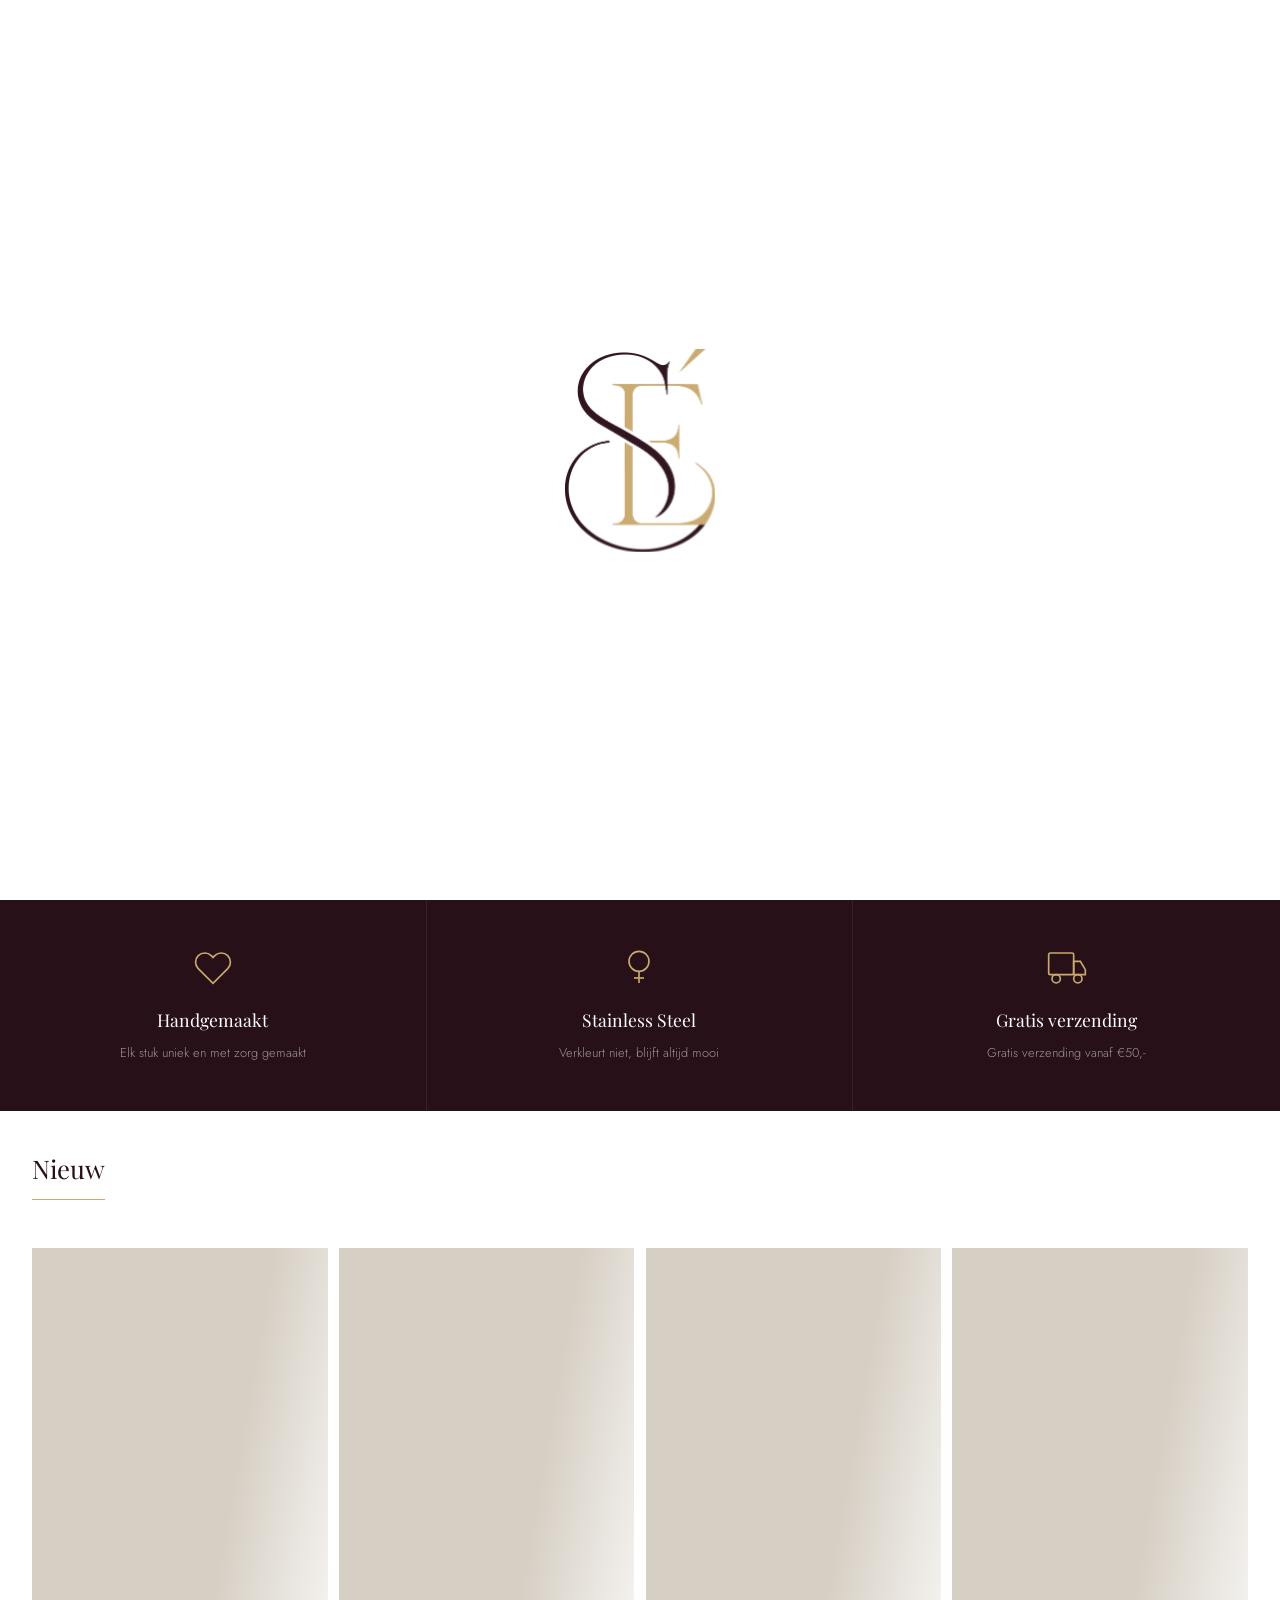
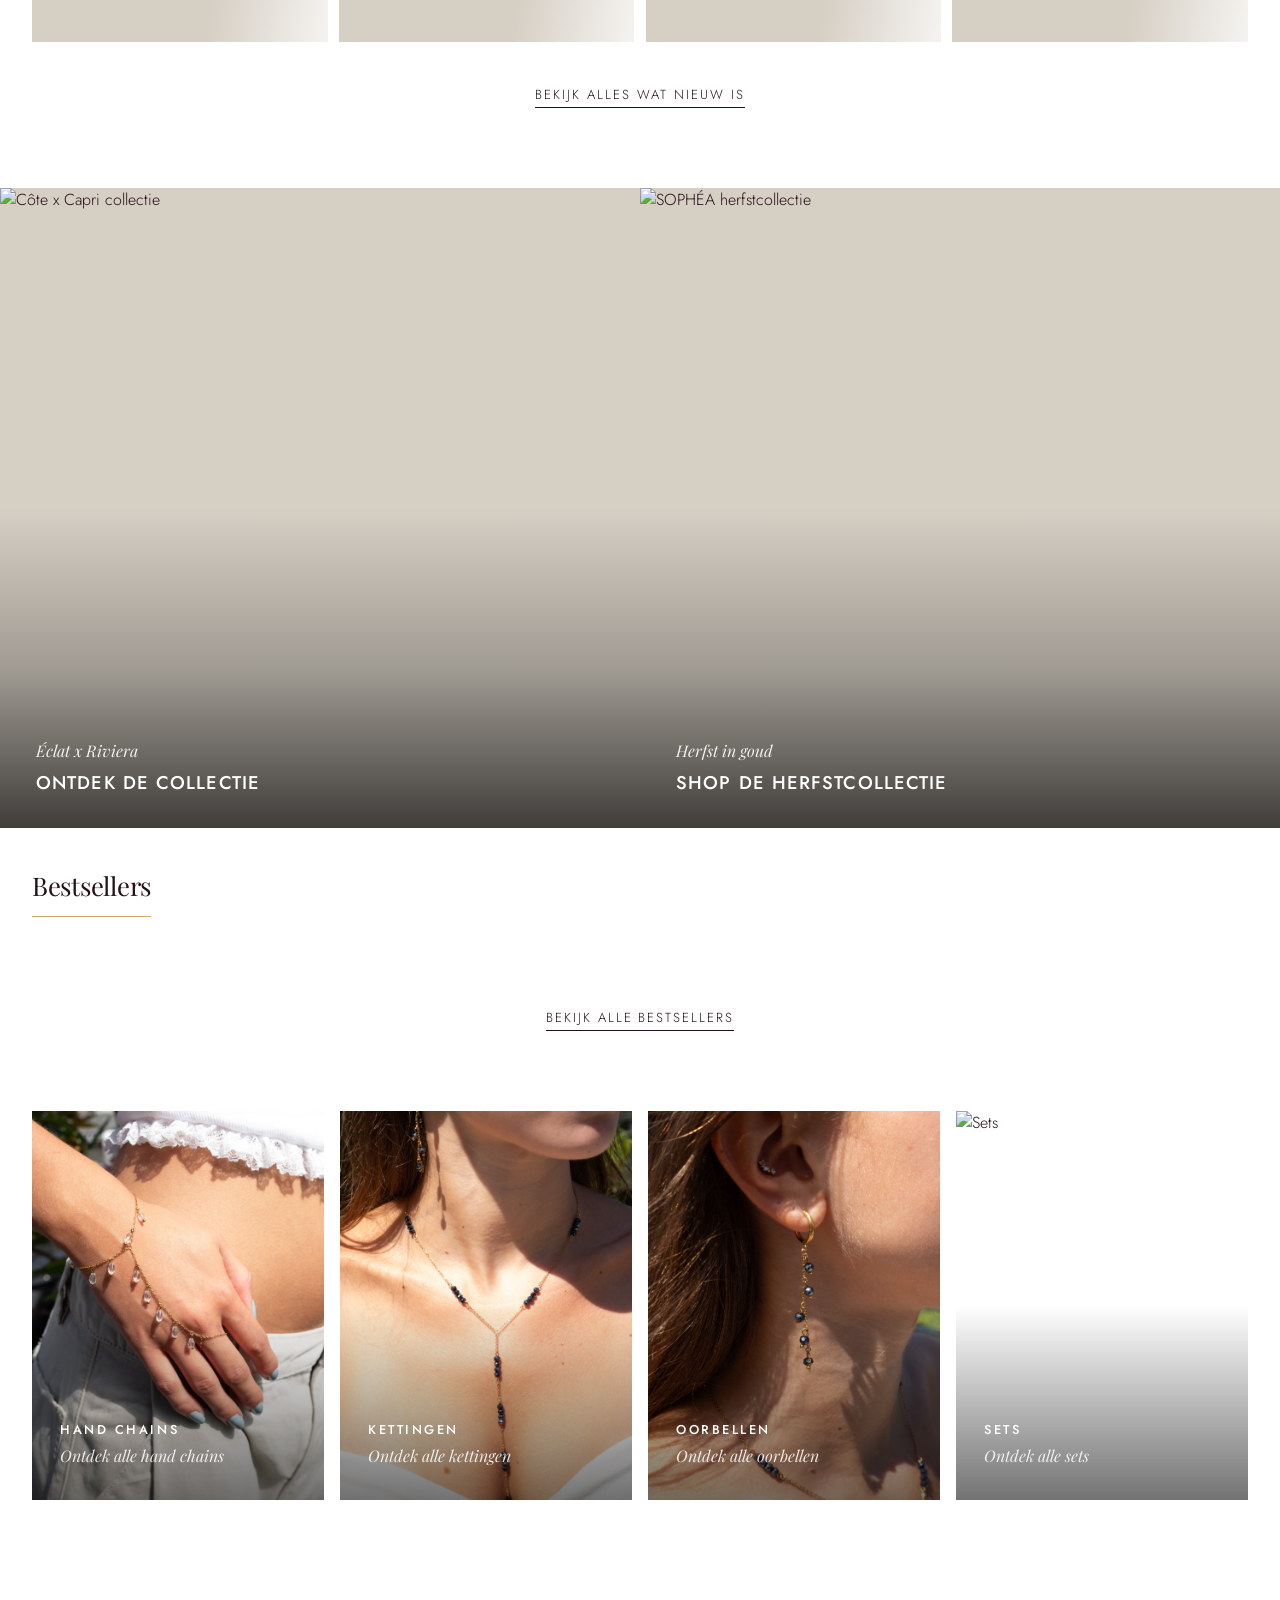
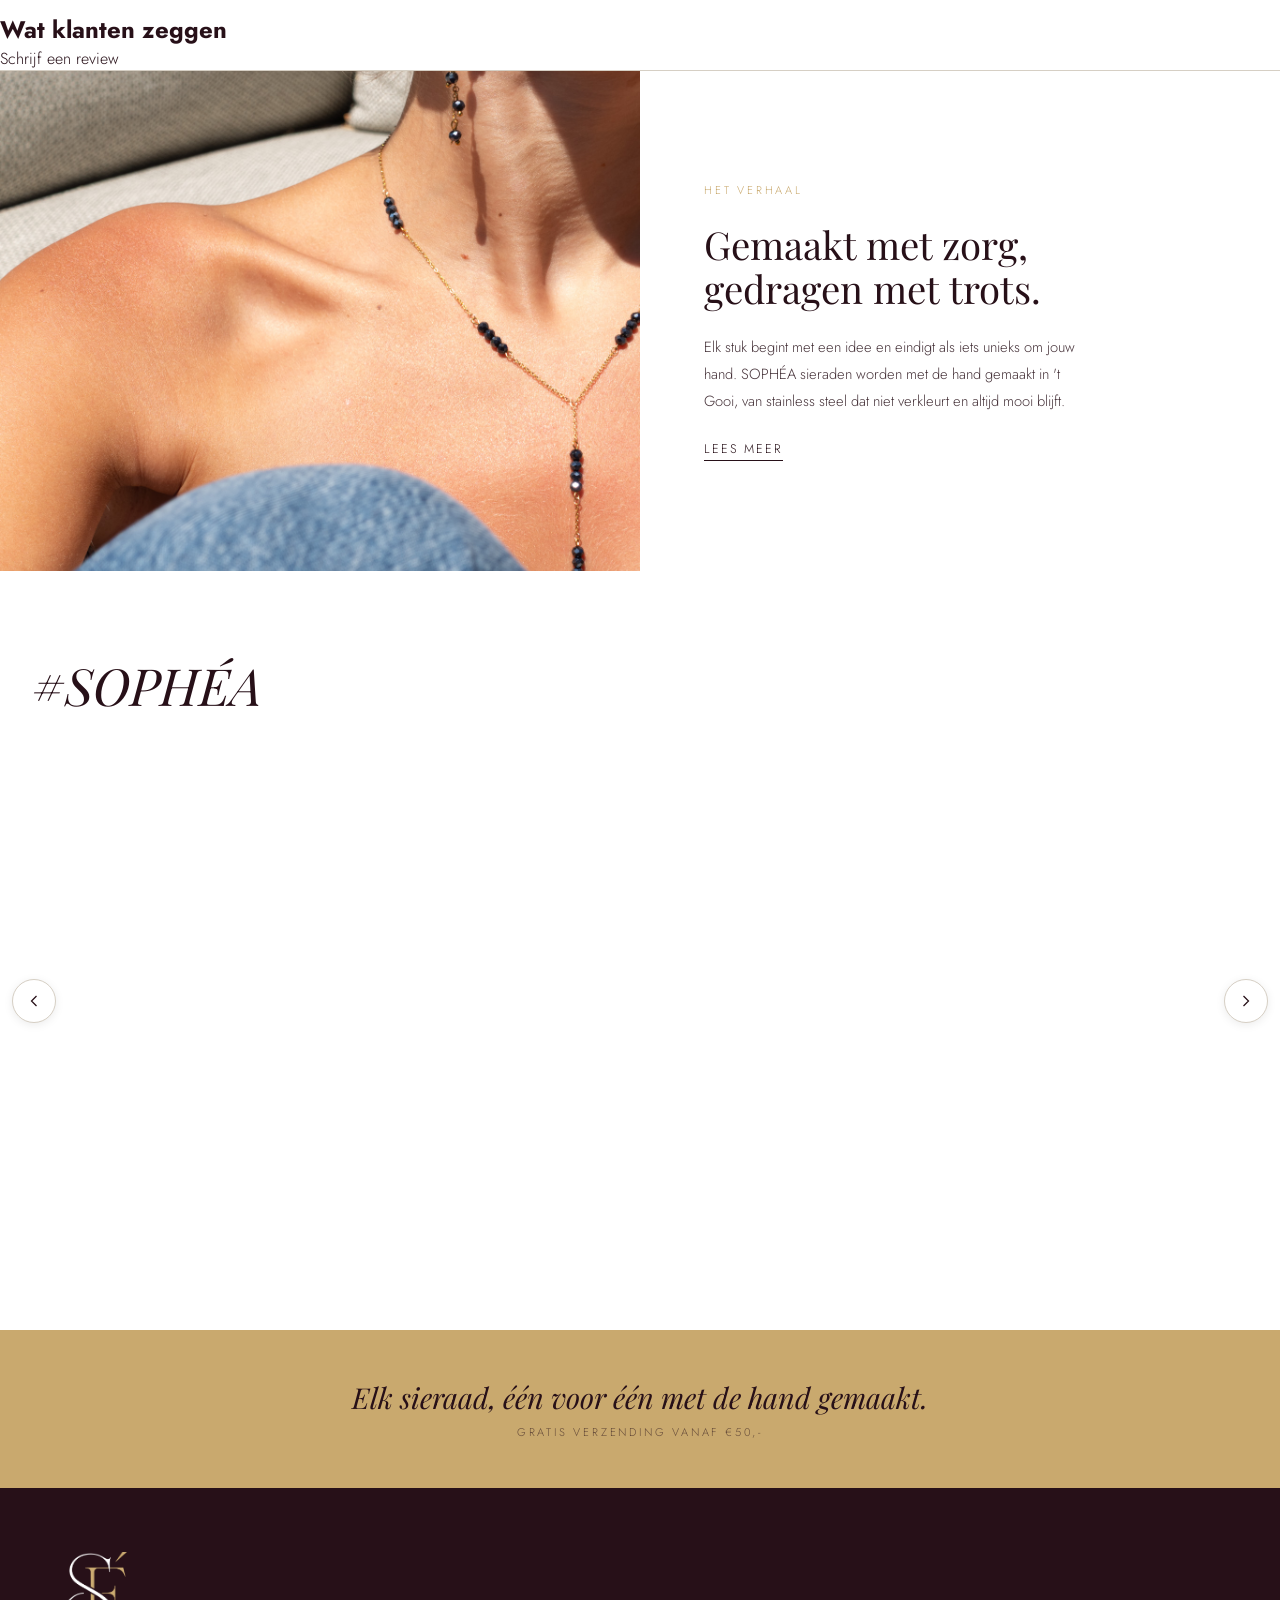
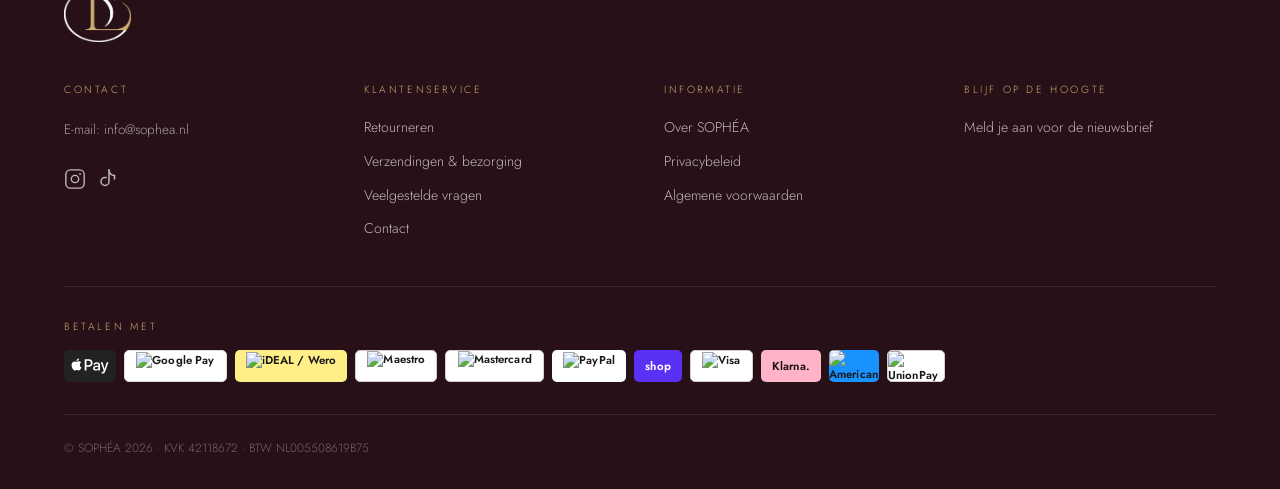
==== commit 38266421: "Add files via upload" ====
--- a/index.html
+++ b/index.html
@@ -23,8 +23,8 @@
   <script src="js/intro.js"></script>
 
   <div class="sale-balk">
-        <p class="sale-balk__vol"> Gratis verzending op bestellingen vanaf <strong>€50</strong></p>
-        <p class="sale-balk__kort">Gratis verzending op bestellingen vanaf <strong>€50</strong></p>
+        <p class="sale-balk__vol">De <strong>herfstdrop</strong> is live! Shop nu de nieuwe collectie</p>
+        <p class="sale-balk__kort">De <strong>herfstdrop</strong> is live! Shop nu de nieuwe collectie</p>
   </div>
 
   <header class="nav">
@@ -206,13 +206,13 @@
     <!-- HERO -->
     <section class="hero">
       <div class="hero__bg">
-        <img src="images/handchain-hero.jpg" alt="SOPHÉA hand chain" />
-        <img src="images/handchain-hero-2.jpg" alt="SOPHÉA hand chain" />
+        <img src="images/herfst-links.jpg" alt="SOPHÉA hand chain" />
+        <img src="images/herfst-rechts.jpg" alt="SOPHÉA hand chain" />
       </div>
       <div class="hero__content">
-        <p class="hero__eyebrow">'T GOOI - HANDMADE</p>
-        <h1 class="hero__title">Jouw nazomer, een beetje goudkleuriger.</h1>
-        <p class="hero__sub">Handgemaakte sieraden<br>Chique, tijdloos en volledig uniek.</p>
+        <p class="hero__eyebrow">Nieuwe collectie live!</p>
+        <h1 class="hero__title">Jouw nieuwe favoriet<br>voor dit seizoen</h1>
+        <p class="hero__sub">Ontdek de nieuwe herfstcollectie.</p>
         <a href="collectie.html" class="hero__cta">BEKIJK COLLECTIE</a>
       </div>
     </section>
@@ -252,33 +252,33 @@
         <span class="usp-bar__dot"></span>
     </div>
 
-    <!-- COLLECTIE -->
+    <!-- NIEUW -->
     <section class="collectie">
       <div class="collectie__intro">
-        <h2 class="collectie__title">Hand chains</h2>
+        <h2 class="collectie__title">Nieuw</h2>
         <div class="collectie__divider"></div>
       </div>
         <div class="collectie__grid" id="featuredGrid">
         </div>
       <div class="collectie__footer">
-        <a href="collectie.html?categorie=handchains" class="collectie__link">Bekijk alle stukken</a>
+        <a href="collectie.html?categorie=nieuw" class="collectie__link">Bekijk alles wat nieuw is</a>
       </div>
     </section>
 
     <!-- SFEERBANNERS -->
     <section class="sfeerbanners">
       <a href="collectie.html?collectie=côte,capri" class="sfeerbanner">
-        <img src="images/cotexcapri.jpg" alt="Côte x Capri collectie" />
+        <img src="images/eclatxriviera.jpg" alt="Côte x Capri collectie" />
         <div class="sfeerbanner__tekst">
-          <p class="sfeerbanner__kicker">Côte x Capri</p>
+          <p class="sfeerbanner__kicker">Éclat x Riviera</p>
           <p class="sfeerbanner__titel">Ontdek de collectie</p>
         </div>
       </a>
-      <a href="collectie.html?categorie=bestsellers" class="sfeerbanner">
-        <img src="images/zomertrend.jpg" alt="Zomercollectie" />
+      <a href="collectie.html?categorie=nieuw" class="sfeerbanner">
+        <img src="images/herfst-sophea.jpg" alt="SOPHÉA herfstcollectie" />
         <div class="sfeerbanner__tekst">
-          <p class="sfeerbanner__kicker">Zomer in goud</p>
-          <p class="sfeerbanner__titel">Shop de zomertrend</p>
+          <p class="sfeerbanner__kicker">Herfst in goud</p>
+          <p class="sfeerbanner__titel">Shop de herfstcollectie</p>
         </div>
       </a>
     </section>
@@ -309,7 +309,7 @@
       </a>
       <a href="collectie.html?categorie=kettingen" class="categorie-blok">
         <div class="categorie-blok__img">
-          <img src="images/kettingen-hero.jpg" alt="Kettingen" />
+          <img src="images/kettingen.jpg" alt="Kettingen" />
         </div>
         <div class="categorie-blok__tekst">
           <h3>KETTINGEN</h3>
@@ -327,13 +327,27 @@
       </a>
       <a href="collectie.html?categorie=sets" class="categorie-blok">
         <div class="categorie-blok__img">
-            <img src="images/sets.jpeg" alt="Sets" />
+            <img src="images/sets.jpg" alt="Sets" />
         </div>
         <div class="categorie-blok__tekst">
             <h3>SETS</h3>
             <span>Ontdek alle sets</span>
         </div>
       </a>
+    </section>
+
+    <!-- REVIEWS -->
+    <section class="reviews" id="reviews" aria-labelledby="reviewsTitel">
+      <div class="reviews__intro">
+        <h2 class="reviews__titel" id="reviewsTitel">Wat klanten zeggen</h2>
+        <a class="reviews__score" id="reviewsScore" target="_blank" rel="noopener" hidden></a>
+      </div>
+      <ul class="reviews__grid" id="reviewsGrid" hidden></ul>
+      <p class="reviews__leeg" id="reviewsLeeg" hidden>Draag je al een SOPHÉA-sieraad? We horen graag wat je ervan vindt.</p>
+      <div class="reviews__footer">
+        <a class="reviews__knop" id="reviewsKnop" href="https://nl.trustpilot.com/evaluate/sophea.nl" target="_blank" rel="noopener">Schrijf een review</a>
+        <a class="reviews__link" id="reviewsLink" target="_blank" rel="noopener" hidden>Schrijf zelf een review</a>
+      </div>
     </section>
 
     <!-- BRAND -->
@@ -346,6 +360,23 @@
         <h2 class="brand__title">Gemaakt met zorg,<br>gedragen met trots.</h2>
         <p class="brand__body">Elk stuk begint met een idee en eindigt als iets unieks om jouw hand. SOPHÉA sieraden worden met de hand gemaakt in 't Gooi, van stainless steel dat niet verkleurt en altijd mooi blijft.</p>
         <a href="over-mij.html" class="brand__cta">Lees meer</a>
+      </div>
+    </section>
+
+    <!-- CADEAUGIDS (feestdagen) -->
+    <section class="cadeaugids" id="cadeaugids" aria-labelledby="cadeaugidsTitel" hidden>
+      <div class="cadeaugids__intro">
+        <h2 class="cadeaugids__titel" id="cadeaugidsTitel">Cadeautips voor de feestdagen</h2>
+        <p class="cadeaugids__sub">Voor Sinterklaas, kerst, of gewoon voor jezelf.</p>
+      </div>
+      <div class="cadeaugids__tabs" role="tablist" aria-label="Cadeautips">
+        <button class="cadeaugids__tab" role="tab" id="cadeauTab-onder30" data-groep="onder30" aria-controls="cadeaugidsGrid">Onder €30</button>
+        <button class="cadeaugids__tab" role="tab" id="cadeauTab-onder50" data-groep="onder50" aria-controls="cadeaugidsGrid">Onder €50</button>
+        <button class="cadeaugids__tab" role="tab" id="cadeauTab-sets" data-groep="sets" aria-controls="cadeaugidsGrid">Complete sets</button>
+      </div>
+      <div class="collectie__grid cadeaugids__grid" id="cadeaugidsGrid" role="tabpanel"></div>
+      <div class="cadeaugids__footer">
+        <a href="collectie.html" class="collectie__link" id="cadeaugidsLink">Bekijk alle sieraden</a>
       </div>
     </section>
 
@@ -552,7 +583,8 @@
   <script src="js/nav.js"></script>
   <script src="js/account.js"></script>
   <script src="js/homepage.js"></script>
+  <script src="js/reviews.js"></script>
   <script src="js/nieuwsbrief.js"></script>
   <script src="js/welkomstpopup.js"></script>
 </body>
-</html>
+</html>
--- a/css/intro.css
+++ b/css/intro.css
@@ -54,4 +54,10 @@
     opacity: 1;
     transform: none;
   }
-}+}
+
+@media (max-width: 500px) {
+  .sophea-intro__logo {
+    width: 85px;
+  }
+}
--- a/css/stl.css
+++ b/css/stl.css
@@ -152,15 +152,37 @@
 }
 
 .stl__item-icon {
-  width: 28px;
-  height: 28px;
+  width: 22px;
+  height: 22px;
   border: 1px solid #fff;
   border-radius: 50%;
   display: flex;
   align-items: center;
   justify-content: center;
-  font-size: 1rem;
   flex-shrink: 0;
+  position: relative;
+  font-size: 0;
+}
+
+.stl__item-icon::before,
+.stl__item-icon::after {
+  content: '';
+  position: absolute;
+  top: 50%;
+  left: 50%;
+  background: #fff;
+}
+
+.stl__item-icon::before {
+  width: 9px;
+  height: 1.5px;
+  transform: translate(-50%, -50%);
+}
+
+.stl__item-icon::after {
+  width: 1.5px;
+  height: 9px;
+  transform: translate(-50%, -50%);
 }
 
 /* OVERLAY */
@@ -512,6 +534,9 @@
 
   .stl-overlay__swipe-hint.is-verborgen {
     opacity: 0;
+    transform: scale(0.4);
+    animation: none;
+    transition: opacity 0.4s ease, transform 0.4s ease;
   }
 
   @keyframes stlSwipeHintBounce {
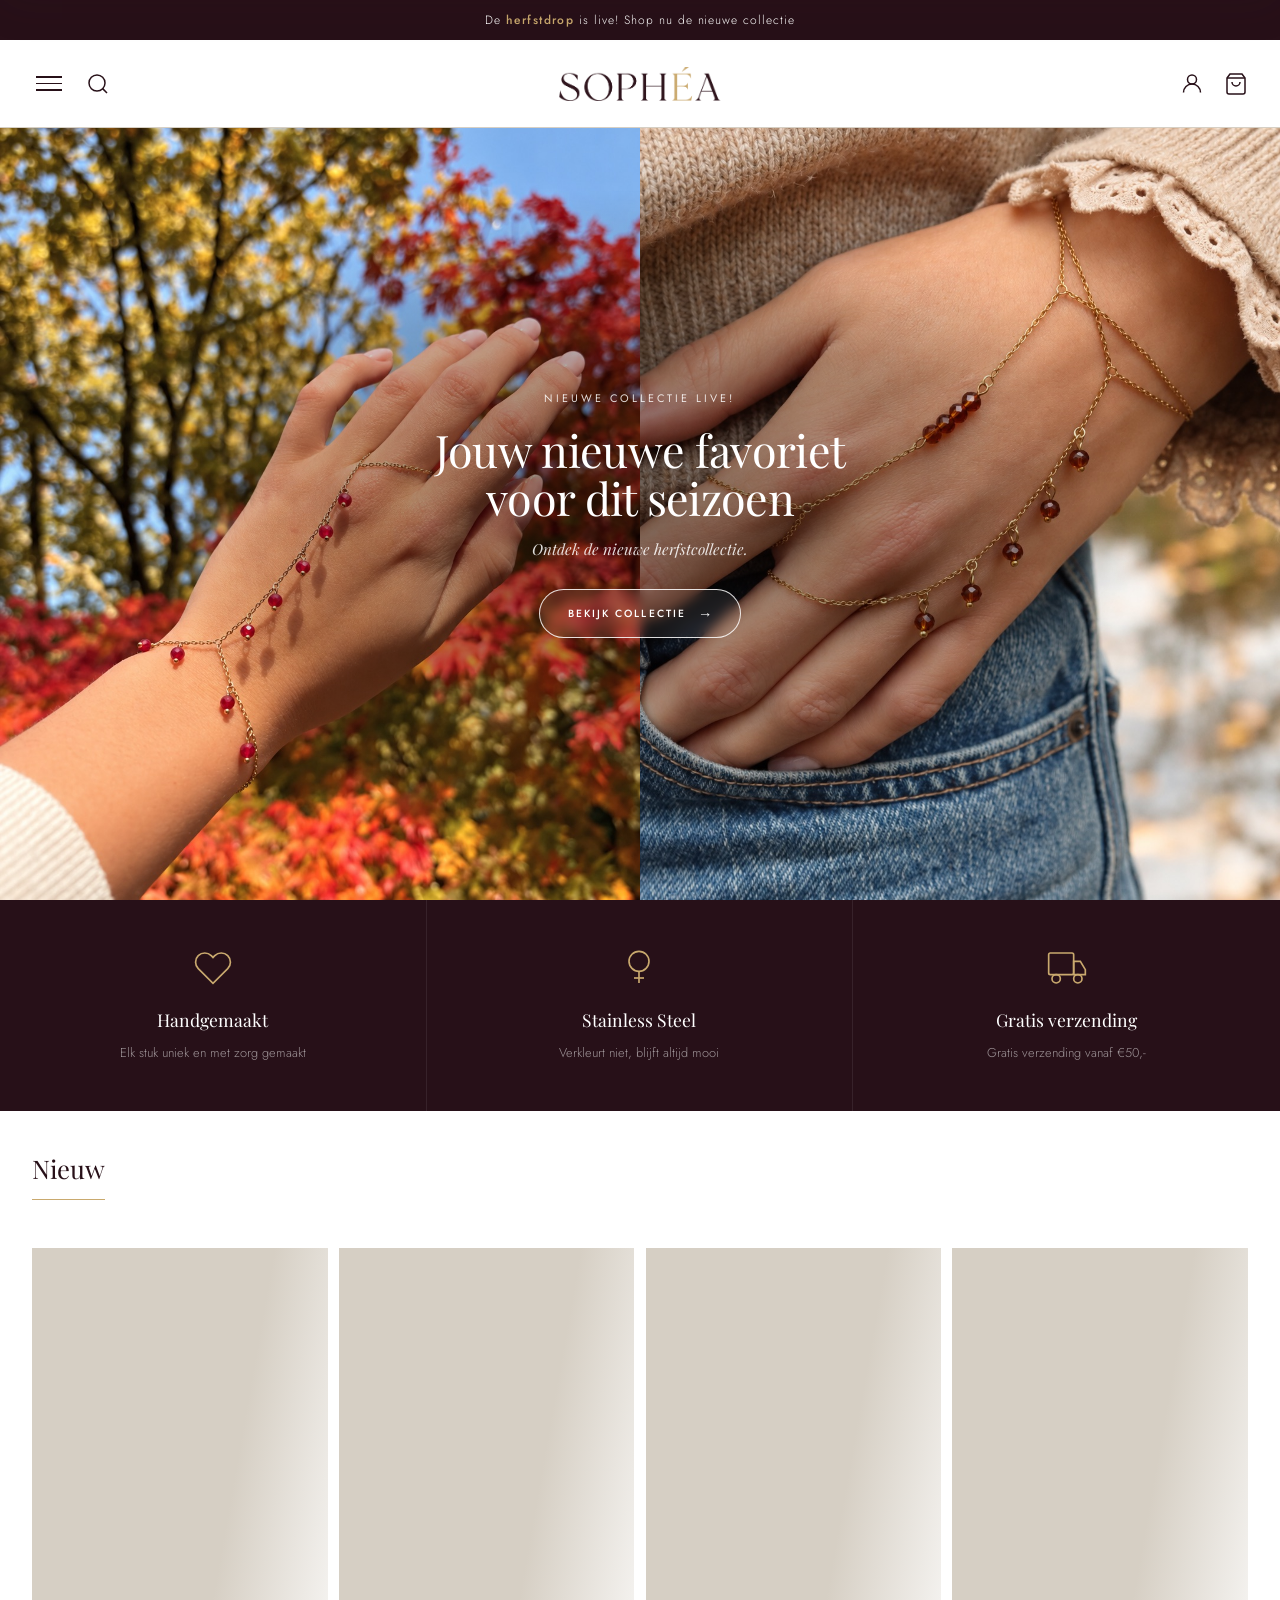
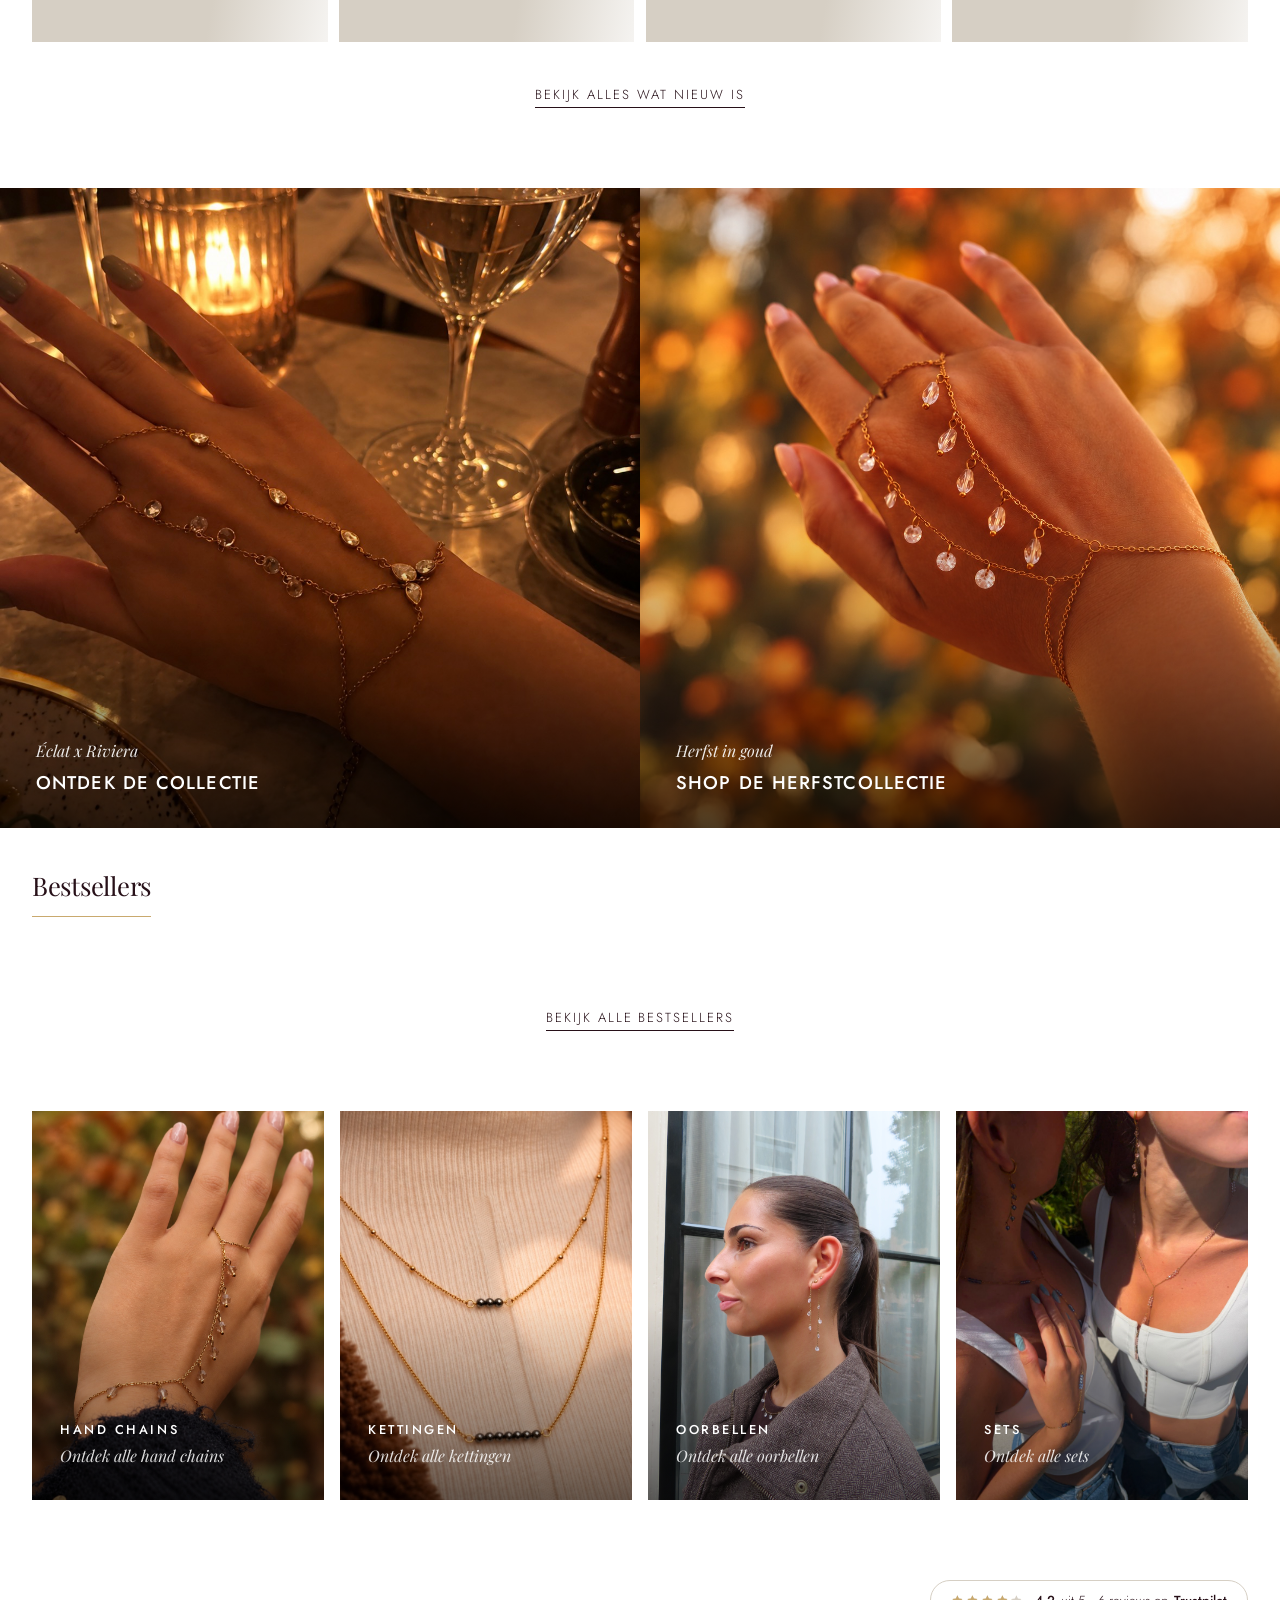
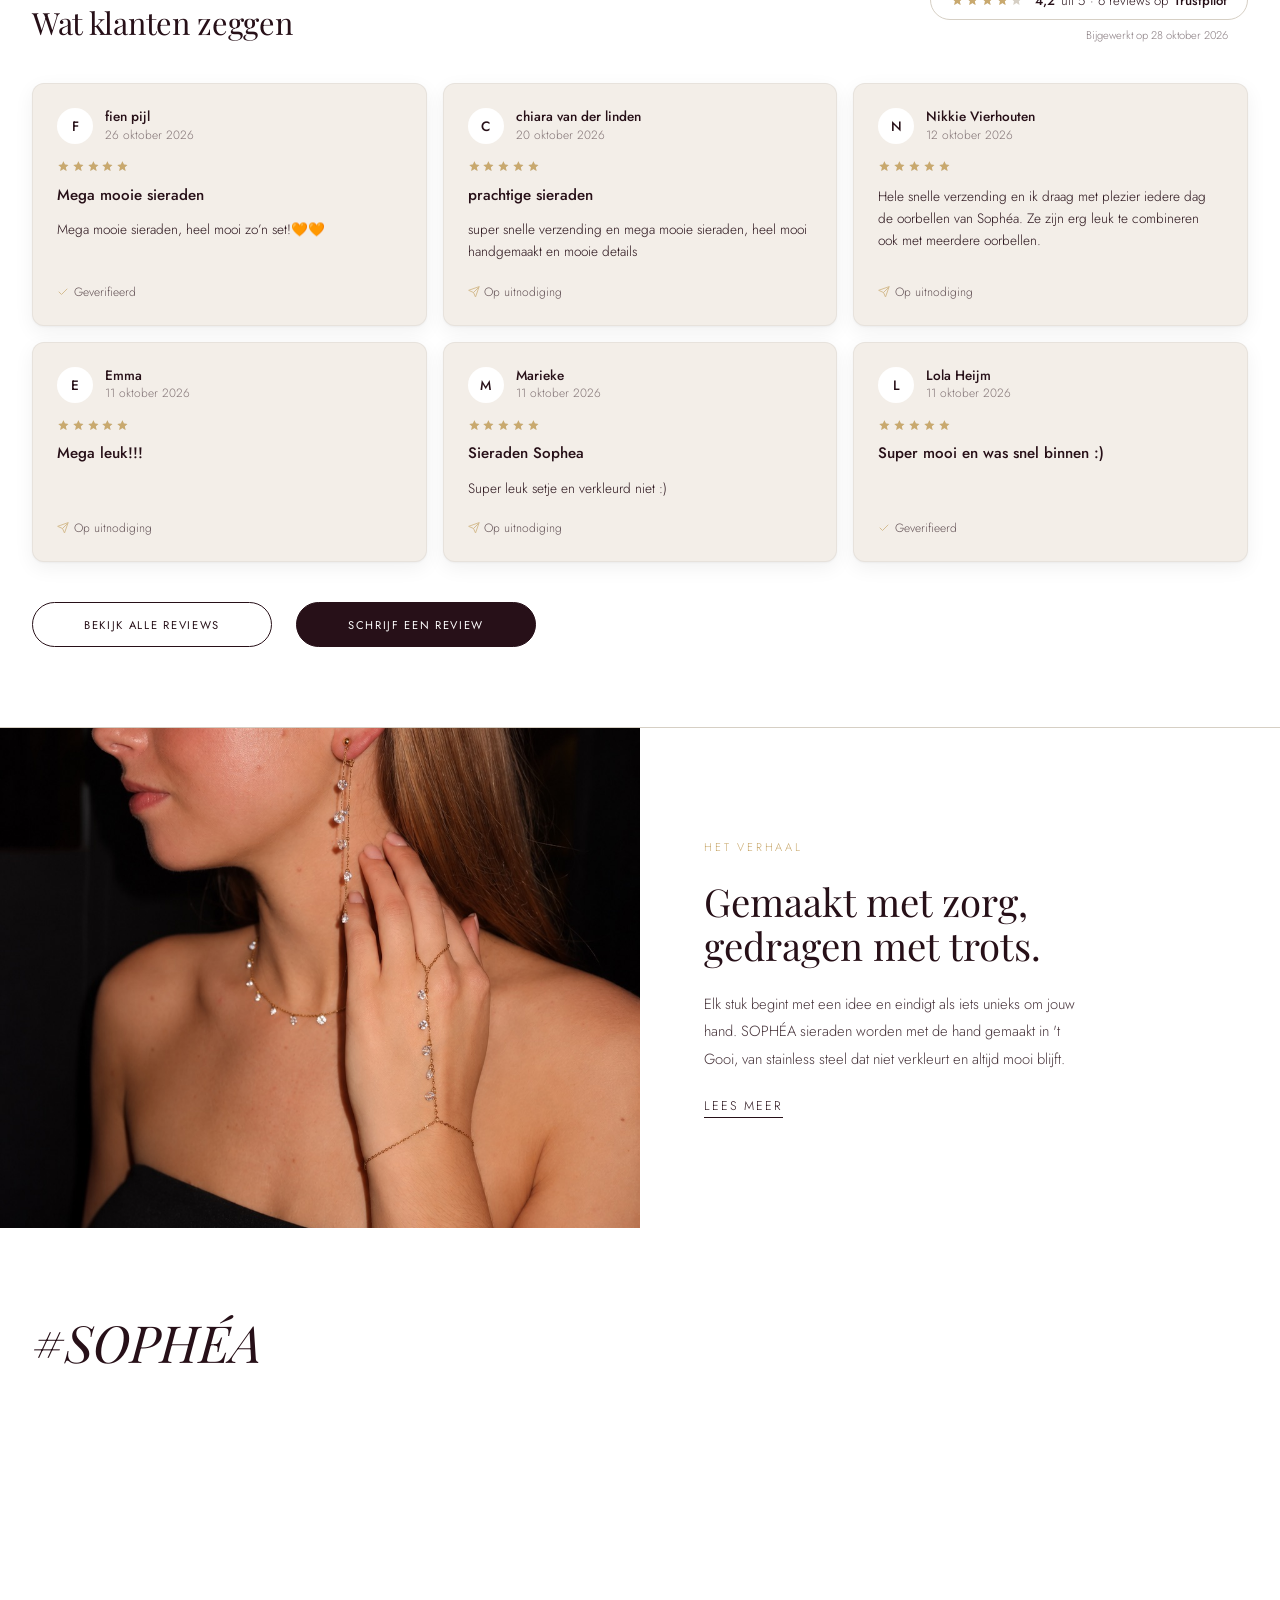
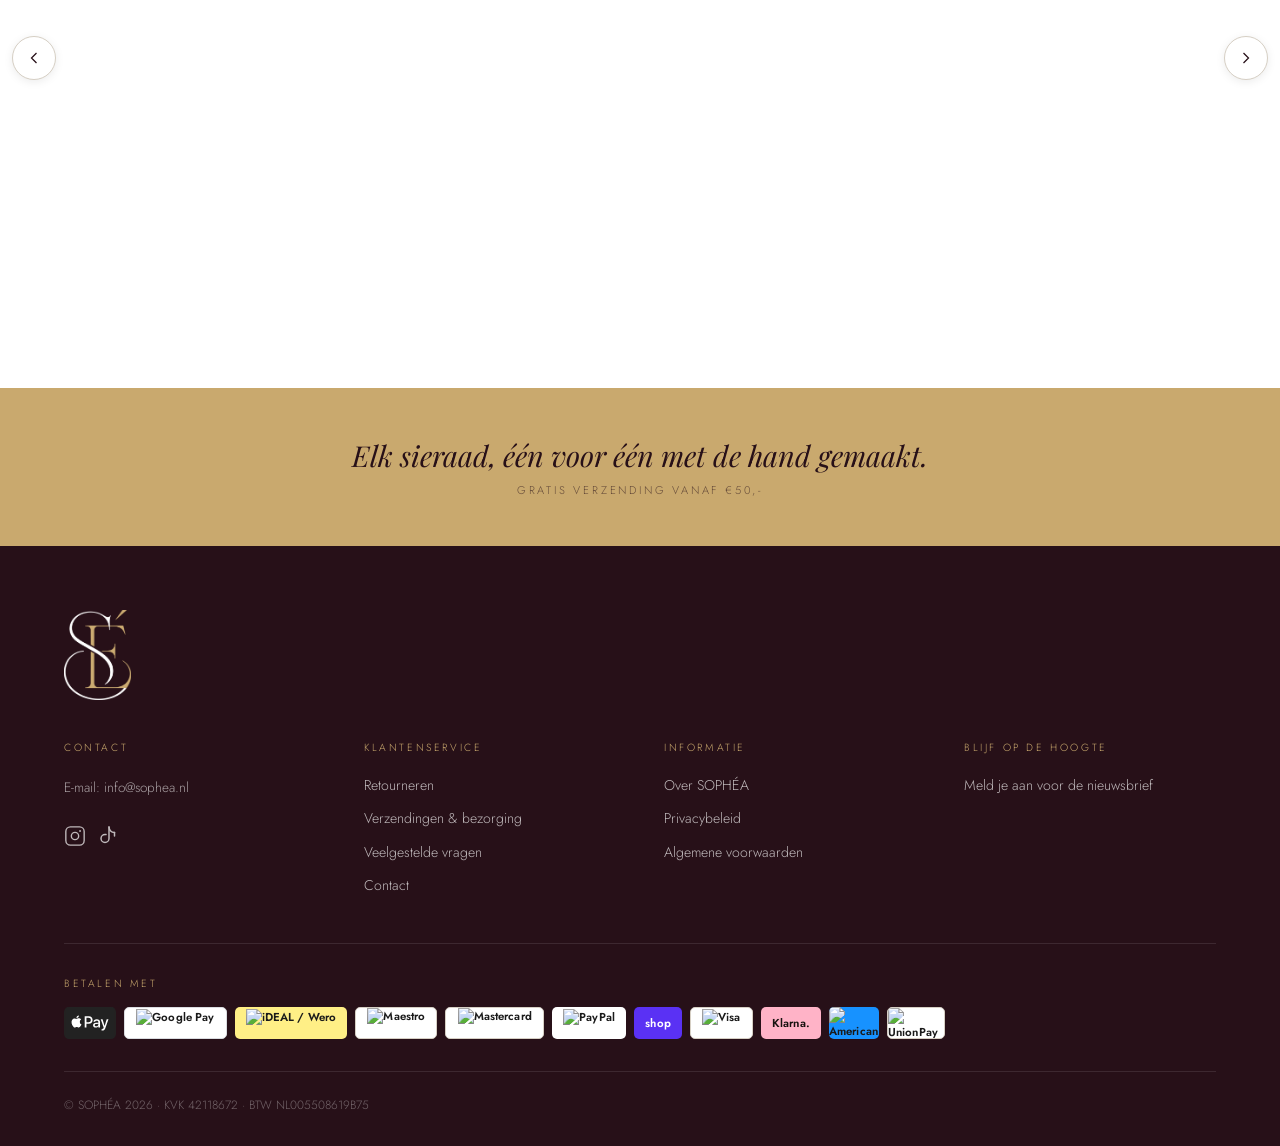
==== commit ce66a25a: "Update index.html" ====
--- a/index.html
+++ b/index.html
@@ -213,7 +213,7 @@
         <p class="hero__eyebrow">Nieuwe collectie live!</p>
         <h1 class="hero__title">Jouw nieuwe favoriet<br>voor dit seizoen</h1>
         <p class="hero__sub">Ontdek de nieuwe herfstcollectie.</p>
-        <a href="collectie.html" class="hero__cta">BEKIJK COLLECTIE</a>
+        <a href="collectie.html?categorie=nieuw" class="hero__cta">BEKIJK COLLECTIE</a>
       </div>
     </section>
 
@@ -309,7 +309,7 @@
       </a>
       <a href="collectie.html?categorie=kettingen" class="categorie-blok">
         <div class="categorie-blok__img">
-          <img src="images/kettingen.jpg" alt="Kettingen" />
+          <img src="images/kettingen-hero.jpg" alt="Kettingen" />
         </div>
         <div class="categorie-blok__tekst">
           <h3>KETTINGEN</h3>
@@ -327,7 +327,7 @@
       </a>
       <a href="collectie.html?categorie=sets" class="categorie-blok">
         <div class="categorie-blok__img">
-            <img src="images/sets.jpg" alt="Sets" />
+            <img src="images/sets.jpeg" alt="Sets" />
         </div>
         <div class="categorie-blok__tekst">
             <h3>SETS</h3>
@@ -587,4 +587,4 @@
   <script src="js/nieuwsbrief.js"></script>
   <script src="js/welkomstpopup.js"></script>
 </body>
-</html>+</html>
--- a/css/global.css
+++ b/css/global.css
@@ -1639,4 +1639,4 @@
     animation-duration: 0.01ms !important;
     transition-duration: 0.01ms !important;
   }
-}
+}
--- a/css/intro.css
+++ b/css/intro.css
@@ -60,4 +60,4 @@
   .sophea-intro__logo {
     width: 85px;
   }
-}
+}
--- a/css/homepage.css
+++ b/css/homepage.css
@@ -7,10 +7,12 @@
   overflow: hidden;
 }
 
+/* Twee foto's naast elkaar op desktop; op telefoon/tablet alleen de linker. */
 .hero__bg {
   position: absolute;
   inset: 0;
   display: flex;
+  background: var(--clr-text);
 }
 
 .hero__bg img {
@@ -26,8 +28,18 @@
   margin-right: -1px;
 }
 
+/* Rechter foto iets naar beneden: laat meer van de bovenkant zien.
+   Lager percentage = foto verder omlaag, hoger = verder omhoog. */
 .hero__bg img:last-child {
-  object-position: center 50%;
+  object-position: center 30%;
+}
+
+.hero__video {
+  display: none;
+  width: 100%;
+  height: 100%;
+  object-fit: cover;
+  object-position: center;
 }
 
 .hero__content {
@@ -39,67 +51,84 @@
   justify-content: center;
   align-items: center;
   text-align: center;
-  padding: 4rem;
-  gap: 1.5rem;
-  max-width: 100%;
-}
-
-/* Zachte, gerichte donkere gloed alleen achter het tekstblok — houdt de
-   foto's zelf helder, terwijl de tekst er altijd leesbaar bovenop staat,
-   ongeacht of daaronder een lichte of donkere plek in de foto zit. */
+  padding: 4rem 5%;
+  gap: 1.25rem;
+}
+
+/* Desktop: zachte donkere gloed achter het tekstblok in het midden. */
 .hero__content::before {
   content: '';
   position: absolute;
   inset: -3rem -6rem;
-  background: radial-gradient(ellipse 55% 65% at center, rgba(0,0,0,0.6) 0%, rgba(0,0,0,0.3) 45%, transparent 75%);
+  background: radial-gradient(ellipse 45% 50% at center, rgba(0,0,0,0.5) 0%, rgba(0,0,0,0.25) 45%, transparent 75%);
   z-index: -1;
   pointer-events: none;
 }
 
 .hero__eyebrow {
-  font-family: var(--font-sans);
-  font-size: 0.7rem;
-  letter-spacing: 0.25em;
-  color: rgba(255,255,255,0.8);
+  display: flex;
+  align-items: center;
+  gap: 0.75rem;
+  font-family: var(--font-sans);
+  font-size: 0.68rem;
+  font-weight: 400;
+  letter-spacing: 0.28em;
+  color: rgba(255,255,255,0.85);
   text-transform: uppercase;
 }
 
 .hero__title {
-  font-family: var(--font-serif);
-  font-size: clamp(3rem, 6vw, 6rem);
-  font-weight: 300;
-  line-height: 1.05;
-  letter-spacing: -0.01em;
+  max-width: none;
+  font-family: var(--font-serif);
+  font-size: clamp(2rem, 3.5vw, 3.4rem);
+  font-weight: 400;
+  line-height: 1.08;
+  letter-spacing: -0.015em;
   color: #fff;
+  text-wrap: balance;
 }
 
 .hero__sub {
-  font-family: var(--font-sans);
+  font-family: var(--font-serif);
+  font-style: italic;
   font-size: 0.95rem;
-  font-weight: 300;
+  font-weight: 400;
   color: rgba(255,255,255,0.85);
-  line-height: 1.7;
+  line-height: 1.5;
+  margin-top: -0.25rem;
 }
 
 .hero__cta {
-  display: inline-block;
+  display: inline-flex;
+  align-items: center;
+  gap: 0.75rem;
   width: fit-content;
-  padding: 1.1rem 2.5rem;
-  border: 1.5px solid #fff;
-  background: rgba(0,0,0,0.2);
-  backdrop-filter: blur(4px);
-  font-family: var(--font-sans);
-  font-size: 0.72rem;
-  font-weight: 300;
+  margin-top: 0.5rem;
+  padding: 0.85rem 1.7rem;
+  border: 1px solid rgba(255,255,255,0.85);
+  border-radius: 999px;
+  background: rgba(255,255,255,0.08);
+  backdrop-filter: blur(6px);
+  -webkit-backdrop-filter: blur(6px);
+  font-family: var(--font-sans);
+  font-size: 0.65rem;
+  font-weight: 500;
   letter-spacing: 0.2em;
   text-transform: uppercase;
   color: #fff;
-  transition: background 0.25s ease, color 0.25s ease;
+  transition: background 0.25s ease, color 0.25s ease, gap 0.25s ease;
+}
+
+.hero__cta::after {
+  content: '→';
+  font-size: 0.9rem;
+  letter-spacing: 0;
 }
 
 .hero__cta:hover {
   background: #fff;
   color: var(--clr-text);
+  gap: 1rem;
 }
 
 .hero__badges {
@@ -310,7 +339,7 @@
   display: grid;
   grid-template-columns: repeat(4, 1fr);
   gap: 1rem;
-  padding: 0 2.5% 7rem;
+  padding: 0 2.5% 3rem;
 }
 
 .categorie-blok {
@@ -393,6 +422,9 @@
   width: 100%;
   height: 100%;
   object-fit: cover;
+  /* Laptop: toon meer van de onderkant van de foto.
+     Hoger percentage = meer onderkant, lager = meer bovenkant. */
+  object-position: center 65%;
 }
 
 .brand__text {
@@ -620,18 +652,34 @@
 
 /* RESPONSIVE */
 @media (max-width: 900px) {
-  .hero__bg {
-    flex-direction: column;
-  }
-
-  .hero__bg img {
+  /* Telefoon/tablet: alleen de linker foto, schermvullend */
+  .hero__bg img:last-child {
+    display: none;
+  }
+
+  .hero__bg img:first-child {
     width: 100%;
-    height: 50%;
-  }
-
-  .hero__bg img:first-child {
     margin-right: 0;
-    margin-bottom: -1px;
+  }
+
+  /* Telefoon/tablet: tekst linksonder met gloed onderaan de foto */
+  .hero::after {
+    content: '';
+    position: absolute;
+    inset: 0;
+    z-index: 1;
+    background: linear-gradient(to top, rgba(20,10,12,0.65) 0%, rgba(20,10,12,0.3) 35%, transparent 60%);
+    pointer-events: none;
+  }
+
+  .hero__content {
+    justify-content: flex-end;
+    align-items: flex-start;
+    text-align: left;
+  }
+
+  .hero__content::before {
+    display: none;
   }
 
   .hero__content {
@@ -676,6 +724,10 @@
     order: 2;
   }
 
+  .brand__img-placeholder img {
+    object-position: center;
+  }
+
   .brand__text {
     padding: 1.5rem 2rem 3rem;
     order: 1;
@@ -706,13 +758,6 @@
     display: none;
   }
 
-  .reviews {
-    padding: 4rem 2rem;
-  }
-
-  .reviews__grid {
-    grid-template-columns: 1fr;
-  }
 }
 
 @media (max-width: 500px) {
@@ -844,24 +889,467 @@
   }
 
   .hero__content {
-    padding: 2rem 1.5rem;
-    gap: 1rem;
+    padding: 2rem 1.5rem 2.25rem;
+    gap: 0.7rem;
   }
 
   .hero__title {
-    font-size: clamp(2rem, 9vw, 3rem);
+    font-size: clamp(1.6rem, 7vw, 2.1rem);
   }
 
   .hero__sub {
-    font-size: 0.82rem;
+    font-size: 0.85rem;
   }
 
   .hero__cta {
-    padding: 0.9rem 2rem;
-    font-size: 0.65rem;
+    padding: 0.75rem 1.4rem;
+    font-size: 0.6rem;
   }
 
   .hero__eyebrow {
+    font-size: 0.56rem;
+  }
+
+}
+
+/* REVIEWS */
+/* Zorgt dat het hidden-attribuut wint van display: flex/grid hieronder */
+.reviews [hidden] {
+  display: none !important;
+}
+
+.reviews {
+  padding: 2rem 2.5% 5rem;
+}
+
+.reviews__intro {
+  display: flex;
+  flex-wrap: wrap;
+  align-items: flex-end;
+  justify-content: space-between;
+  gap: 1.25rem 2rem;
+  margin-bottom: 2.5rem;
+}
+
+.reviews__titel {
+  font-family: var(--font-serif);
+  font-size: clamp(1.4rem, 2.4vw, 2rem);
+  font-weight: 300;
+  letter-spacing: -0.01em;
+}
+
+/* Score-pil in eigen stijl, linkt naar het Trustpilot-profiel */
+.reviews__score {
+  display: inline-flex;
+  align-items: center;
+  gap: 0.75rem;
+  padding: 0.6rem 1.25rem;
+  border: 1px solid var(--clr-border);
+  border-radius: 999px;
+  font-family: var(--font-sans);
+  font-size: 0.82rem;
+  font-weight: 300;
+  color: var(--clr-text);
+  transition: border-color 0.2s ease;
+}
+
+.reviews__score-wrap {
+  display: flex;
+  flex-direction: column;
+  align-items: flex-end;
+  gap: 0.4rem;
+}
+
+.reviews__bijgewerkt {
+  padding-right: 1.25rem;
+  font-family: var(--font-sans);
+  font-size: 0.7rem;
+  font-weight: 300;
+  opacity: 0.55;
+}
+
+.reviews__score:hover {
+  border-color: var(--clr-gold);
+}
+
+.reviews__score strong {
+  font-weight: 500;
+}
+
+.reviews__score-tekst,
+.reviews__score-bron {
+  display: inline-flex;
+  align-items: center;
+  gap: 0.35rem;
+}
+
+/* Sterren (SVG): lege rij met daarover een gouden rij die tot de score loopt */
+.sterren {
+  position: relative;
+  display: inline-flex;
+  flex-shrink: 0;
+  color: var(--clr-border);
+}
+
+.sterren__rij {
+  display: flex;
+  gap: 2px;
+  width: max-content;
+}
+
+.sterren svg {
+  display: block;
+  width: 0.8rem;
+  height: 0.8rem;
+}
+
+.sterren__vulling {
+  position: absolute;
+  inset: 0 auto 0 0;
+  overflow: hidden;
+  color: var(--clr-gold);
+}
+
+.reviews__trustpilot {
+  font-weight: 500;
+}
+
+.reviews__grid {
+  display: grid;
+  grid-template-columns: repeat(3, 1fr);
+  gap: 1rem;
+  list-style: none;
+  padding: 0;
+  margin: 0;
+}
+
+.review {
+  display: flex;
+  flex-direction: column;
+  gap: 0.75rem;
+  padding: 1.5rem;
+  background: var(--clr-card); /* wit: #fff */
+  border: 1px solid rgba(0, 0, 0, 0.05);
+  border-radius: 12px;
+  box-shadow: 0 1px 2px rgba(0, 0, 0, 0.04), 0 6px 20px rgba(0, 0, 0, 0.06);
+}
+
+.review__kop {
+  display: flex;
+  align-items: center;
+  gap: 0.75rem;
+  margin-bottom: 0.25rem;
+}
+
+.review__avatar {
+  display: grid;
+  place-items: center;
+  flex-shrink: 0;
+  width: 2.25rem;
+  height: 2.25rem;
+  border-radius: 50%;
+  background: #fff; /* bij witte kaarten: var(--clr-card) */
+  font-family: var(--font-sans);
+  font-size: 0.85rem;
+  font-weight: 500;
+}
+
+.review__naam {
+  font-family: var(--font-sans);
+  font-size: 0.85rem;
+  font-weight: 500;
+  line-height: 1.3;
+}
+
+.review__datum {
+  display: block;
+  font-family: var(--font-sans);
+  font-size: 0.75rem;
+  font-weight: 300;
+  opacity: 0.55;
+}
+
+.review__titel {
+  font-family: var(--font-sans);
+  font-size: 0.95rem;
+  font-weight: 500;
+  line-height: 1.4;
+}
+
+.review__tekst {
+  font-family: var(--font-sans);
+  font-size: 0.85rem;
+  font-weight: 300;
+  line-height: 1.65;
+}
+
+.review__geverifieerd {
+  display: inline-flex;
+  align-items: center;
+  gap: 0.3rem;
+  margin-top: auto;
+  padding-top: 0.5rem;
+  font-family: var(--font-sans);
+  font-size: 0.75rem;
+  font-weight: 300;
+  opacity: 0.7;
+}
+
+.review__geverifieerd svg {
+  color: var(--clr-gold);
+}
+
+.reviews__leeg {
+  max-width: 46ch;
+  font-family: var(--font-serif);
+  font-style: italic;
+  font-size: 1.15rem;
+  line-height: 1.6;
+}
+
+.reviews__footer {
+  display: flex;
+  flex-wrap: wrap;
+  align-items: center;
+  gap: 1rem 1.5rem;
+  margin-top: 2.5rem;
+}
+
+.reviews__knop,
+.reviews__link {
+  display: inline-block;
+  min-width: 15rem;
+  padding: 0.85rem 1.75rem;
+  border: 1px solid var(--clr-text);
+  border-radius: 999px;
+  font-family: var(--font-sans);
+  font-size: 0.7rem;
+  font-weight: 400;
+  letter-spacing: 0.15em;
+  text-transform: uppercase;
+  text-align: center;
+  transition: background 0.2s ease, border-color 0.2s ease, color 0.2s ease;
+}
+
+.reviews__knop:hover,
+.reviews__link:hover {
+  background: var(--clr-gold);
+  border-color: var(--clr-gold);
+  color: var(--clr-text);
+}
+
+/* Tweede knop gevuld, zodat de twee knoppen van elkaar te onderscheiden zijn */
+.reviews__link {
+  background: var(--clr-text);
+  color: var(--clr-bg);
+}
+
+@media (max-width: 900px) {
+  .reviews {
+    padding: 3.5rem 0 4rem;
+  }
+
+  .reviews__intro,
+  .reviews__leeg,
+  .reviews__footer {
+    padding: 0 2rem;
+  }
+
+  /* Op telefoon/tablet: kaarten horizontaal swipen */
+  .reviews__grid {
+    display: flex;
+    gap: 0.75rem;
+    overflow-x: auto;
+    scroll-snap-type: x mandatory;
+    scroll-padding: 0 2rem;
+    padding: 0.5rem 2rem 1.5rem;
+    margin: -0.5rem 0 -1.5rem;
+    scrollbar-width: none;
+  }
+
+  .reviews__grid::-webkit-scrollbar {
+    display: none;
+  }
+
+  .review {
+    flex: 0 0 82%;
+    scroll-snap-align: start;
+    padding: 1.25rem;
+  }
+}
+
+@media (max-width: 500px) {
+  .reviews__intro,
+  .reviews__leeg,
+  .reviews__footer {
+    padding: 0 1.25rem;
+  }
+
+  .reviews__grid {
+    padding: 0.5rem 1.25rem 1.5rem;
+    scroll-padding: 0 1.25rem;
+  }
+
+  .reviews__score {
+    font-size: 0.75rem;
+    padding: 0.5rem 1rem;
+  }
+
+  .reviews__score-wrap {
+    align-items: flex-start;
+  }
+
+  .reviews__bijgewerkt {
+    padding: 0 0 0 1rem;
+  }
+
+  /* Op telefoon kleiner naast elkaar, allebei even breed */
+  .reviews__footer {
+    flex-wrap: nowrap;
+    gap: 0.5rem;
+  }
+
+  .reviews__knop,
+  .reviews__link {
+    flex: 1 1 0;
+    min-width: 0;
+    padding: 0.75rem 0.5rem;
+    font-size: 0.6rem;
+    letter-spacing: 0.08em;
+    white-space: nowrap;
+  }
+}
+
+/* CADEAUGIDS (feestdagen) */
+.cadeaugids[hidden],
+.cadeaugids__tab[hidden] {
+  display: none !important;
+}
+
+.cadeaugids {
+  padding: 5rem 2.5%;
+  background: #271018;
+  color: var(--clr-bg);
+}
+
+.cadeaugids__intro {
+  text-align: center;
+  margin-bottom: 2rem;
+}
+
+.cadeaugids__titel {
+  font-family: var(--font-serif);
+  font-size: clamp(1.6rem, 3vw, 2.4rem);
+  font-weight: 300;
+  letter-spacing: -0.01em;
+}
+
+.cadeaugids__sub {
+  margin-top: 0.5rem;
+  font-family: var(--font-serif);
+  font-style: italic;
+  font-size: 1rem;
+  opacity: 0.75;
+}
+
+.cadeaugids__tabs {
+  display: flex;
+  flex-wrap: wrap;
+  justify-content: center;
+  gap: 0.5rem;
+  margin-bottom: 2.5rem;
+}
+
+.cadeaugids__tab {
+  padding: 0.65rem 1.4rem;
+  border: 1px solid rgba(255, 255, 255, 0.5);
+  border-radius: 999px;
+  background: transparent;
+  font-family: var(--font-sans);
+  font-size: 0.72rem;
+  font-weight: 400;
+  letter-spacing: 0.12em;
+  text-transform: uppercase;
+  color: var(--clr-bg);
+  cursor: pointer;
+  transition: background 0.2s ease, color 0.2s ease, border-color 0.2s ease;
+}
+
+.cadeaugids__tab:hover {
+  border-color: var(--clr-gold);
+}
+
+.cadeaugids__tab--actief,
+.cadeaugids__tab--actief:hover {
+  background: var(--clr-bg);
+  border-color: var(--clr-bg);
+  color: #271018;
+}
+
+/* Productkaarten en link licht op de donkere achtergrond */
+.cadeaugids .product-card {
+  background: transparent;
+}
+
+.cadeaugids .product-card__naam,
+.cadeaugids .product-card__prijs,
+.cadeaugids .product-card__kleuren {
+  color: var(--clr-bg);
+}
+
+.cadeaugids .product-card__prijs--uitverkocht {
+  color: var(--clr-bg);
+  opacity: 0.6;
+}
+
+.cadeaugids .collectie__link {
+  color: var(--clr-bg);
+  border-color: var(--clr-bg);
+}
+
+.cadeaugids .collectie__link:hover {
+  color: var(--clr-gold);
+  border-color: var(--clr-gold);
+}
+
+.cadeaugids__tab:focus-visible {
+  outline: 2px solid var(--clr-gold);
+  outline-offset: 2px;
+}
+
+.cadeaugids__footer {
+  text-align: center;
+  margin-top: 2.5rem;
+}
+
+@media (max-width: 900px) {
+  .cadeaugids {
+    padding: 4rem 2rem;
+  }
+}
+
+@media (max-width: 500px) {
+  .cadeaugids {
+    padding: 3rem 0 2.5rem;
+  }
+
+  .cadeaugids__intro,
+  .cadeaugids__tabs {
+    padding: 0 1.25rem;
+  }
+
+  .cadeaugids__tabs {
+    gap: 0.4rem;
+    margin-bottom: 1.5rem;
+  }
+
+  .cadeaugids__tab {
+    padding: 0.55rem 1rem;
     font-size: 0.62rem;
+    letter-spacing: 0.08em;
+  }
+
+  .cadeaugids__footer {
+    margin-top: 1.25rem;
   }
 }
--- a/css/stl.css
+++ b/css/stl.css
@@ -543,4 +543,4 @@
     0%, 100% { transform: translateY(0); opacity: 0.85; }
     50% { transform: translateY(6px); opacity: 0.4; }
   }
-}
+}
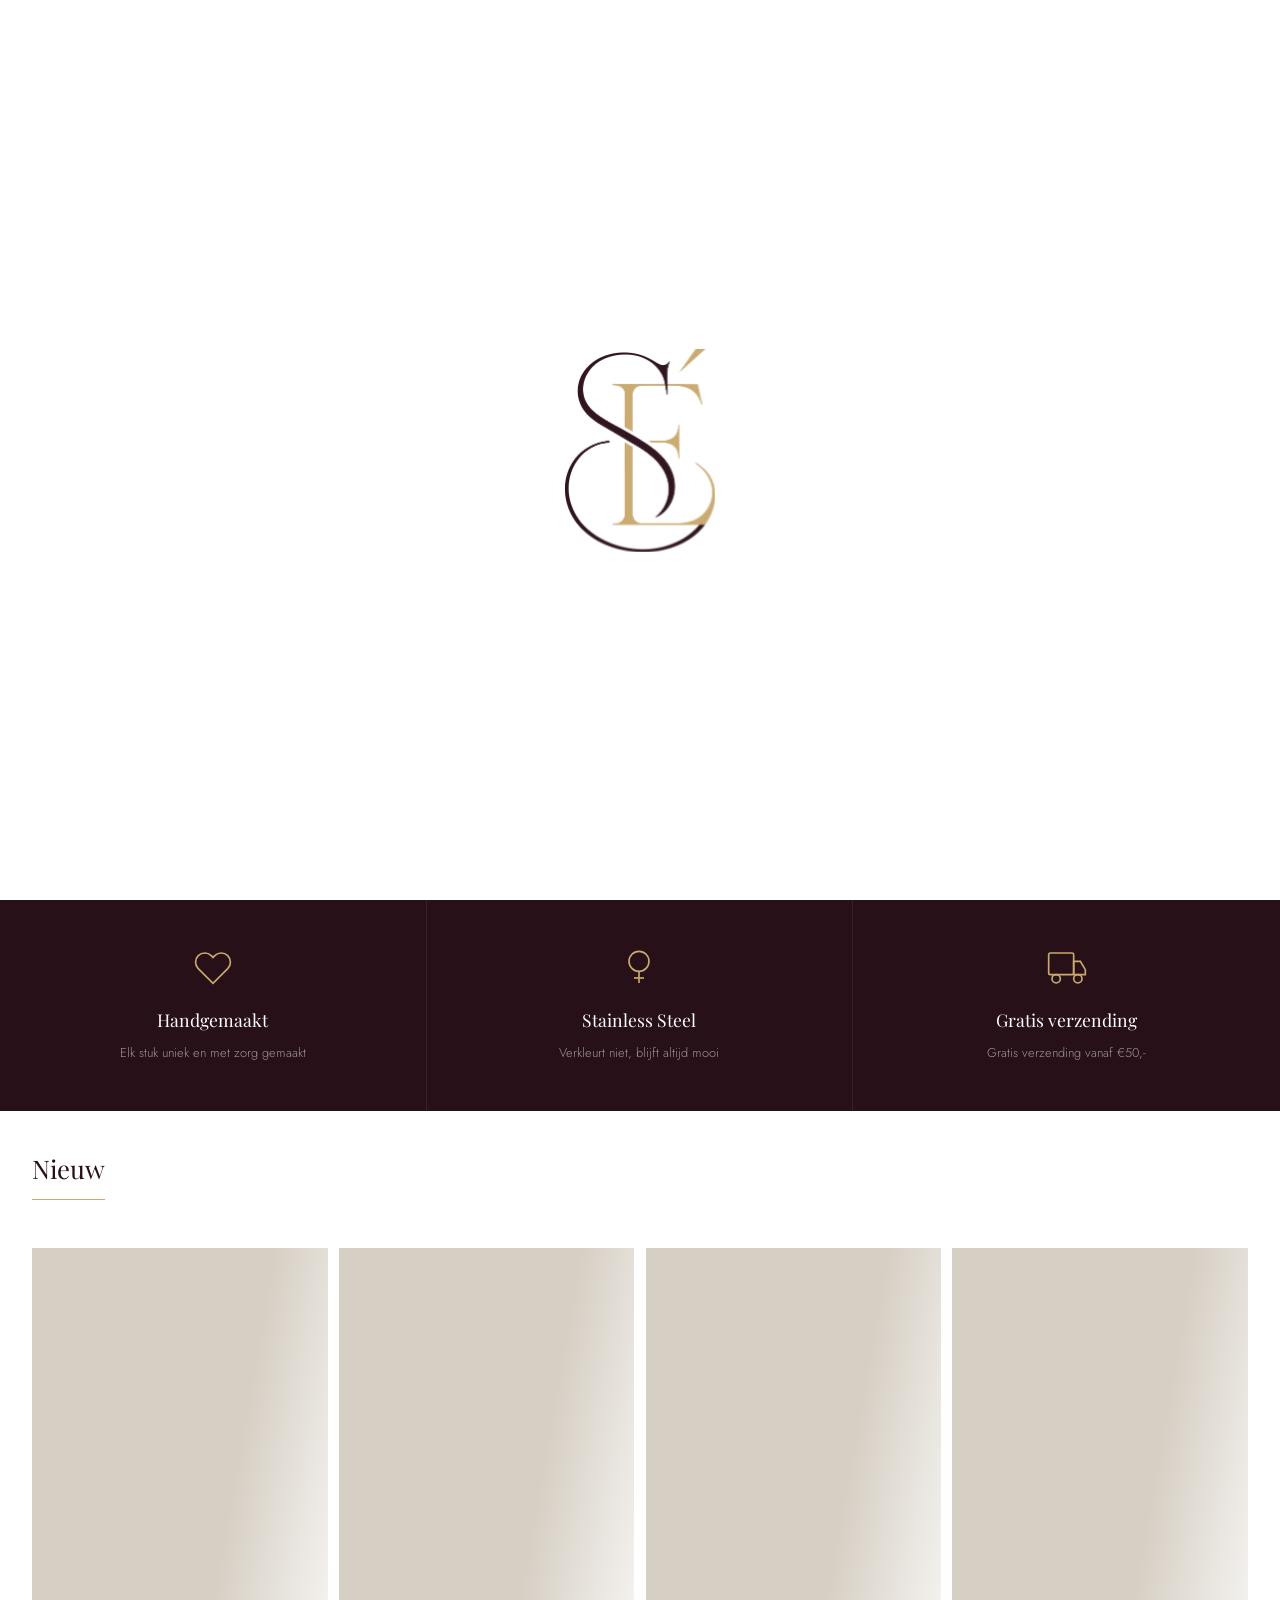
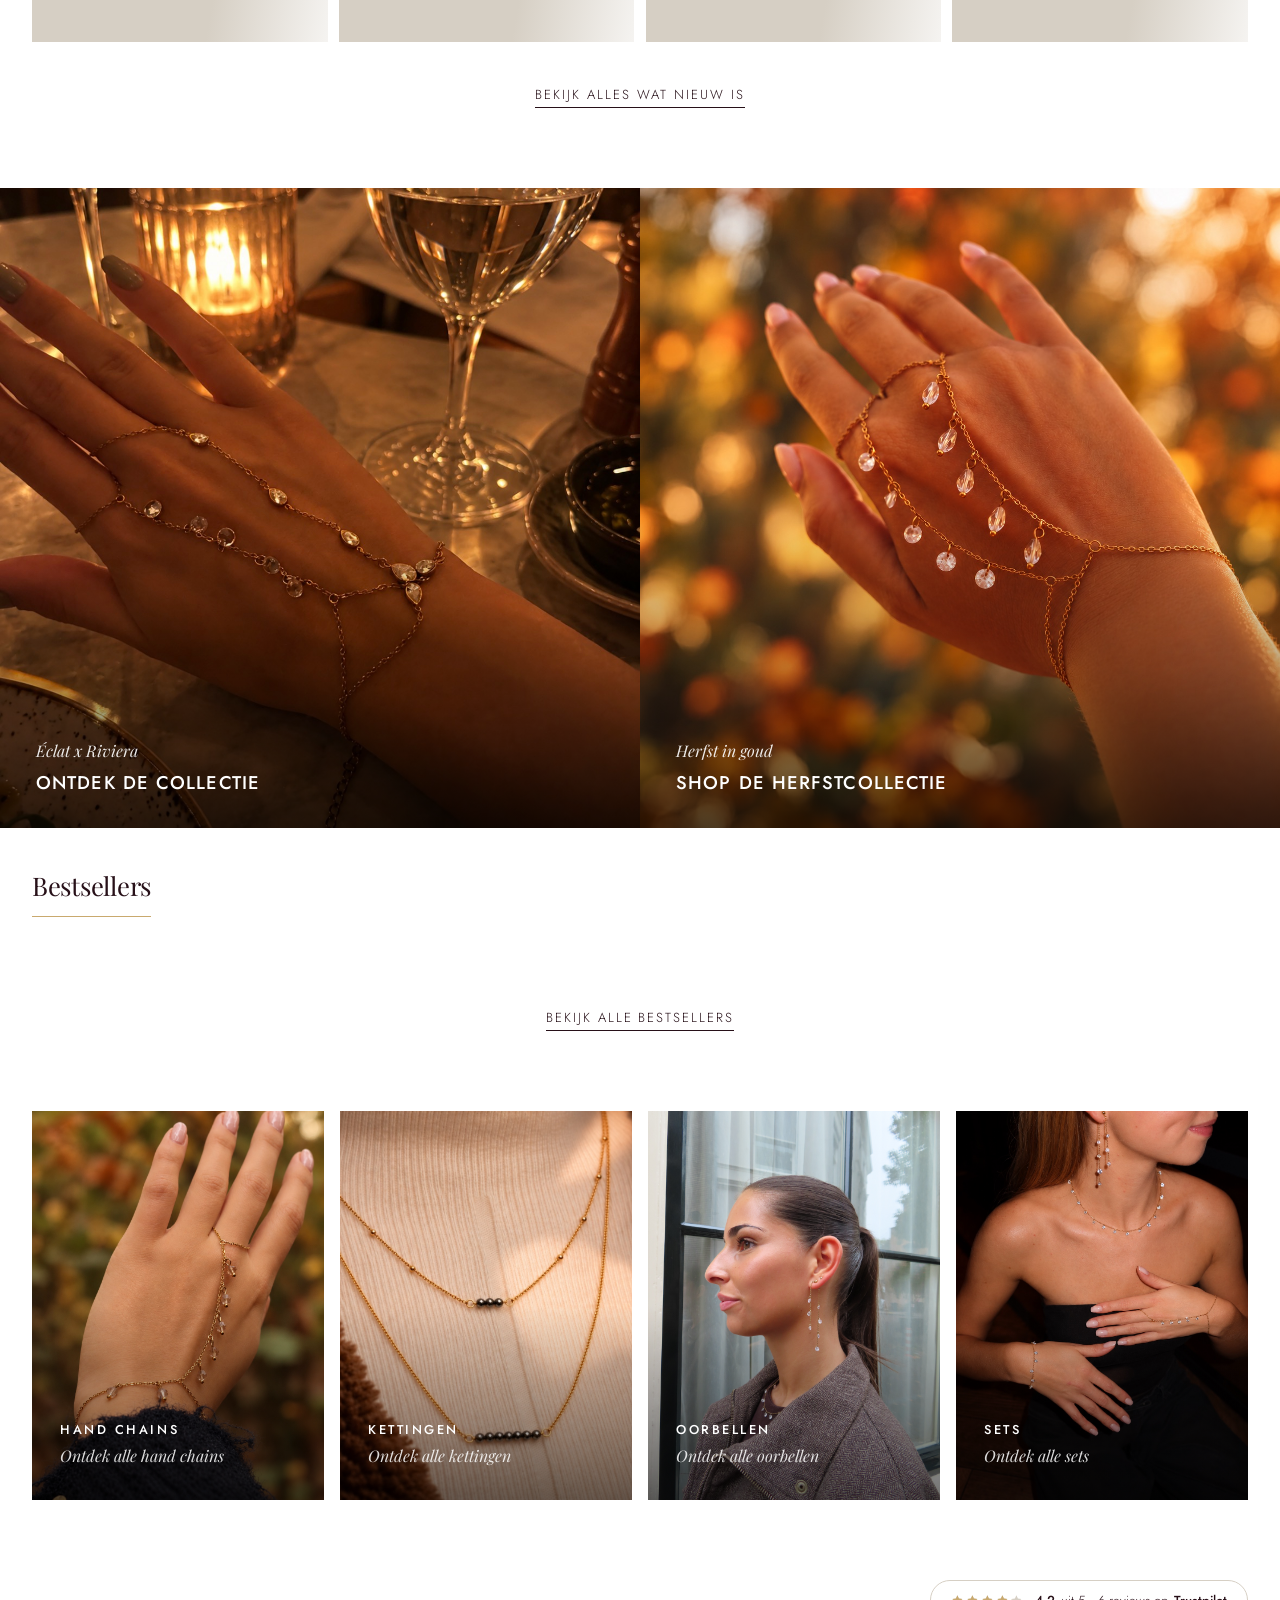
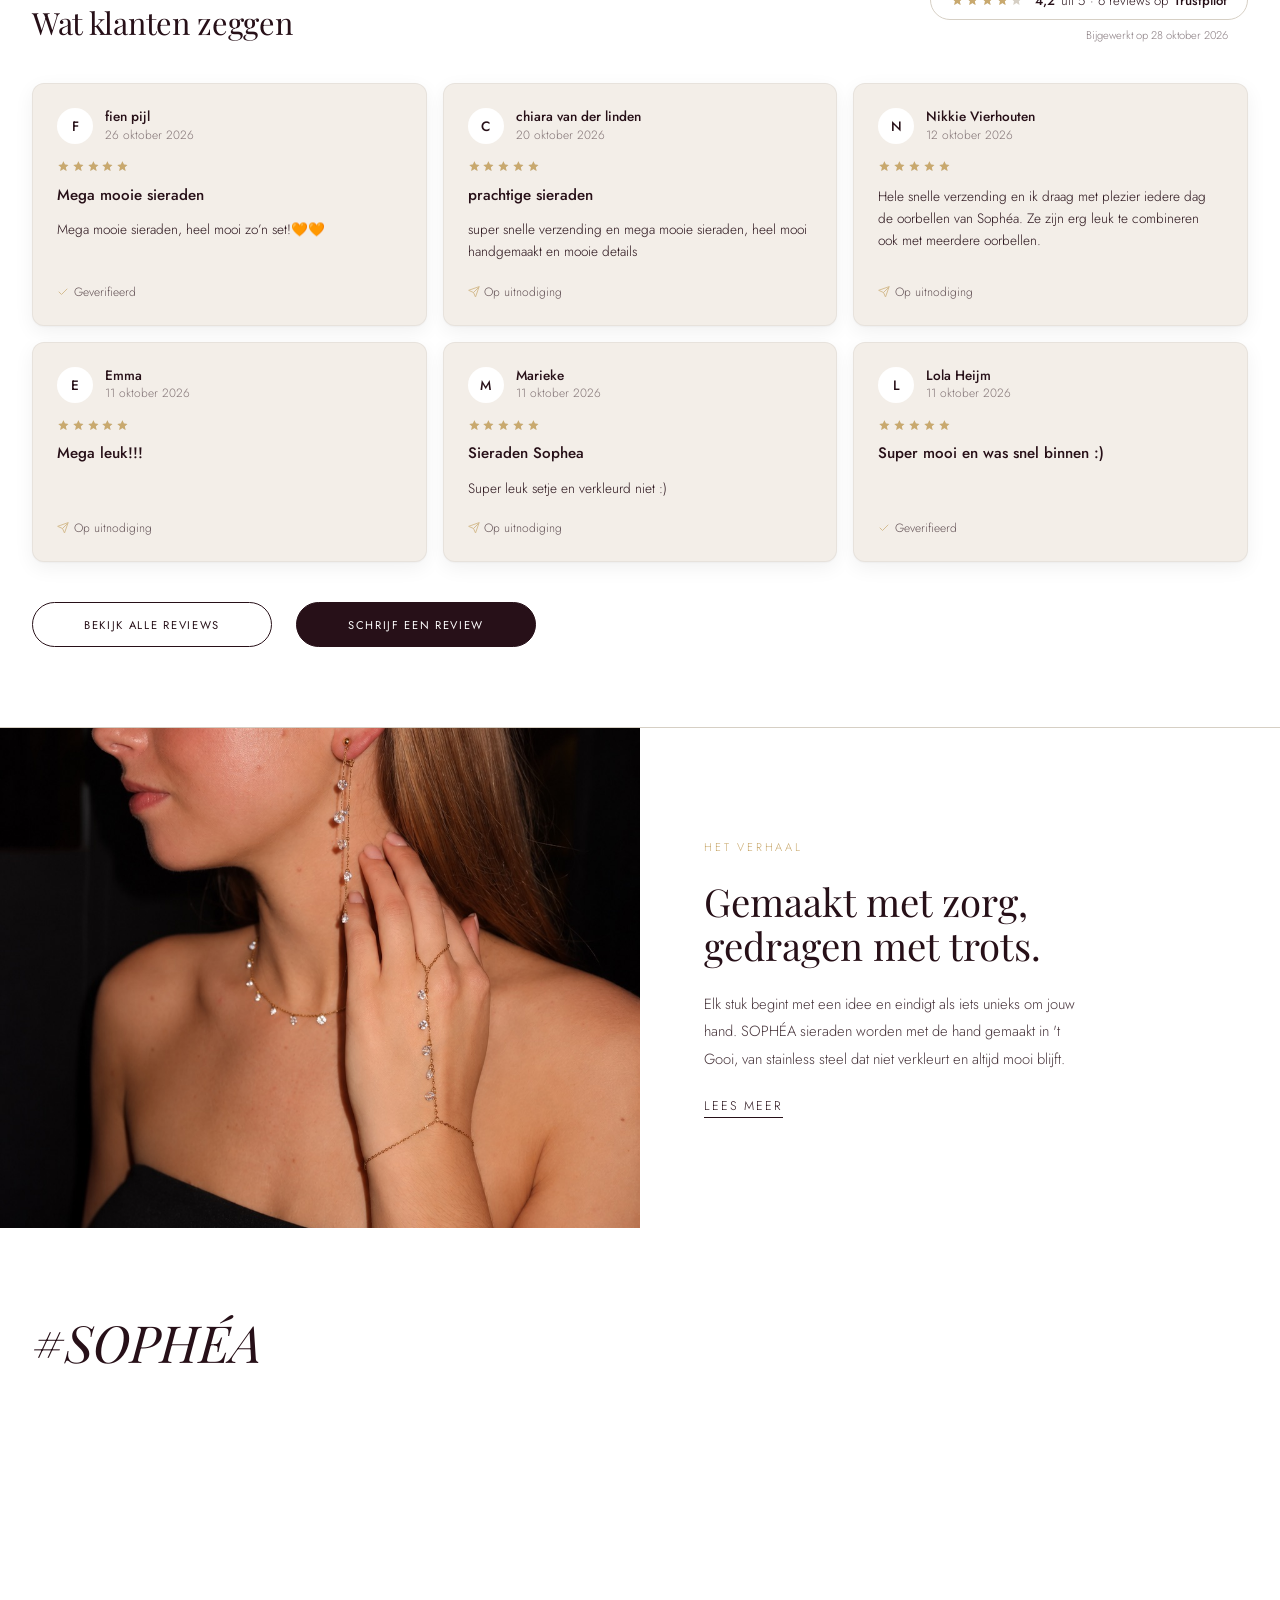
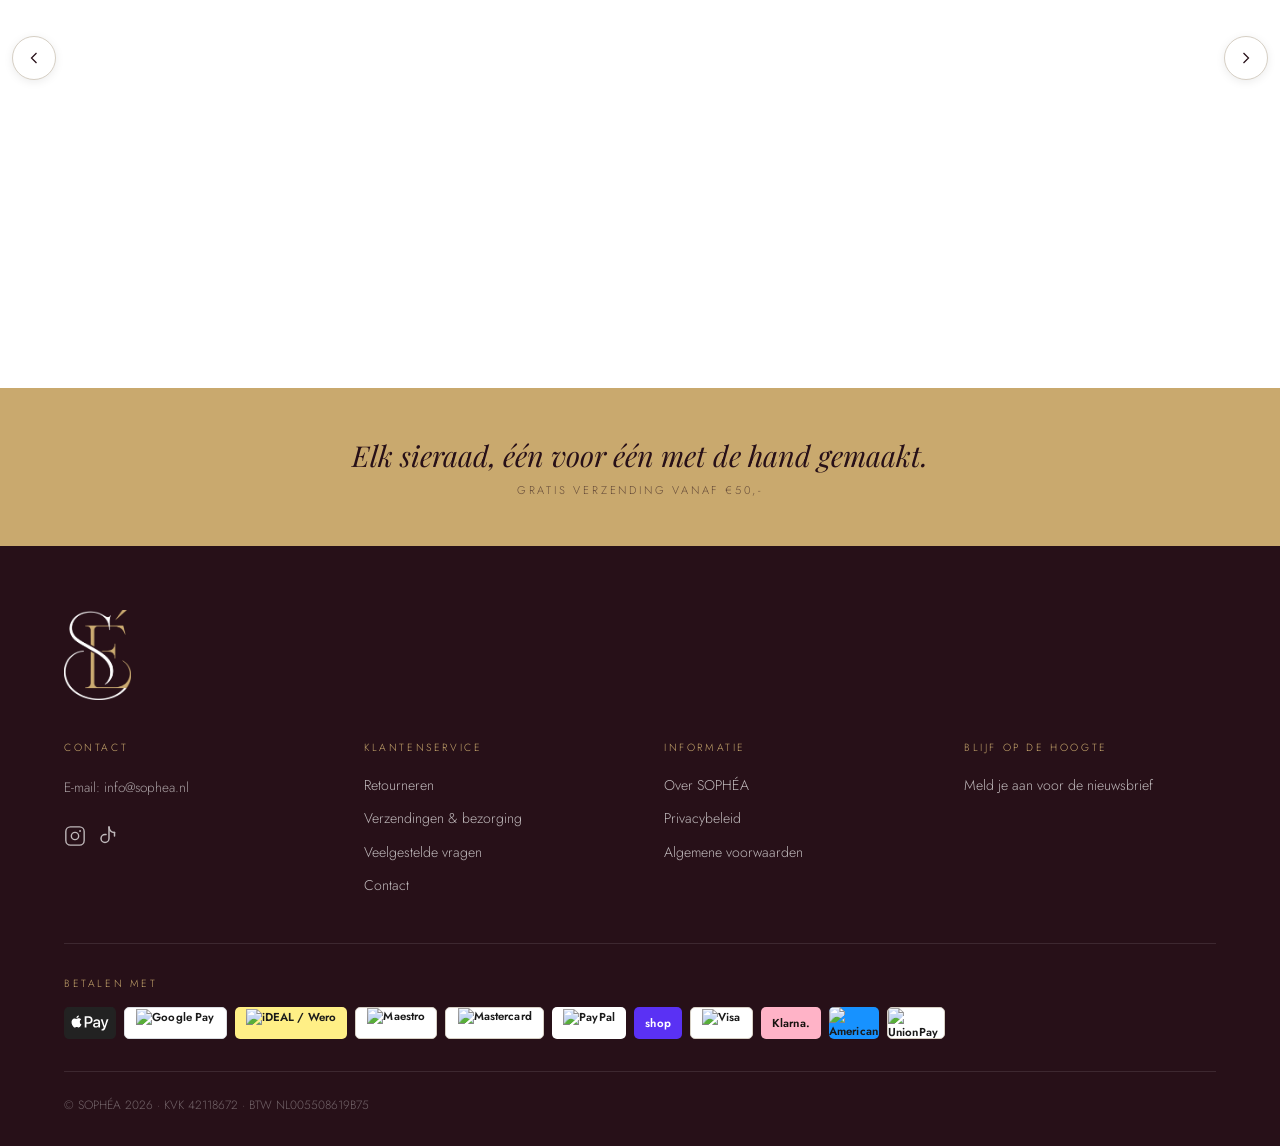
==== commit ff460f79: "Update index.html" ====
--- a/index.html
+++ b/index.html
@@ -327,7 +327,7 @@
       </a>
       <a href="collectie.html?categorie=sets" class="categorie-blok">
         <div class="categorie-blok__img">
-            <img src="images/sets.jpeg" alt="Sets" />
+            <img src="images/sets.jpg" alt="Sets" />
         </div>
         <div class="categorie-blok__tekst">
             <h3>SETS</h3>
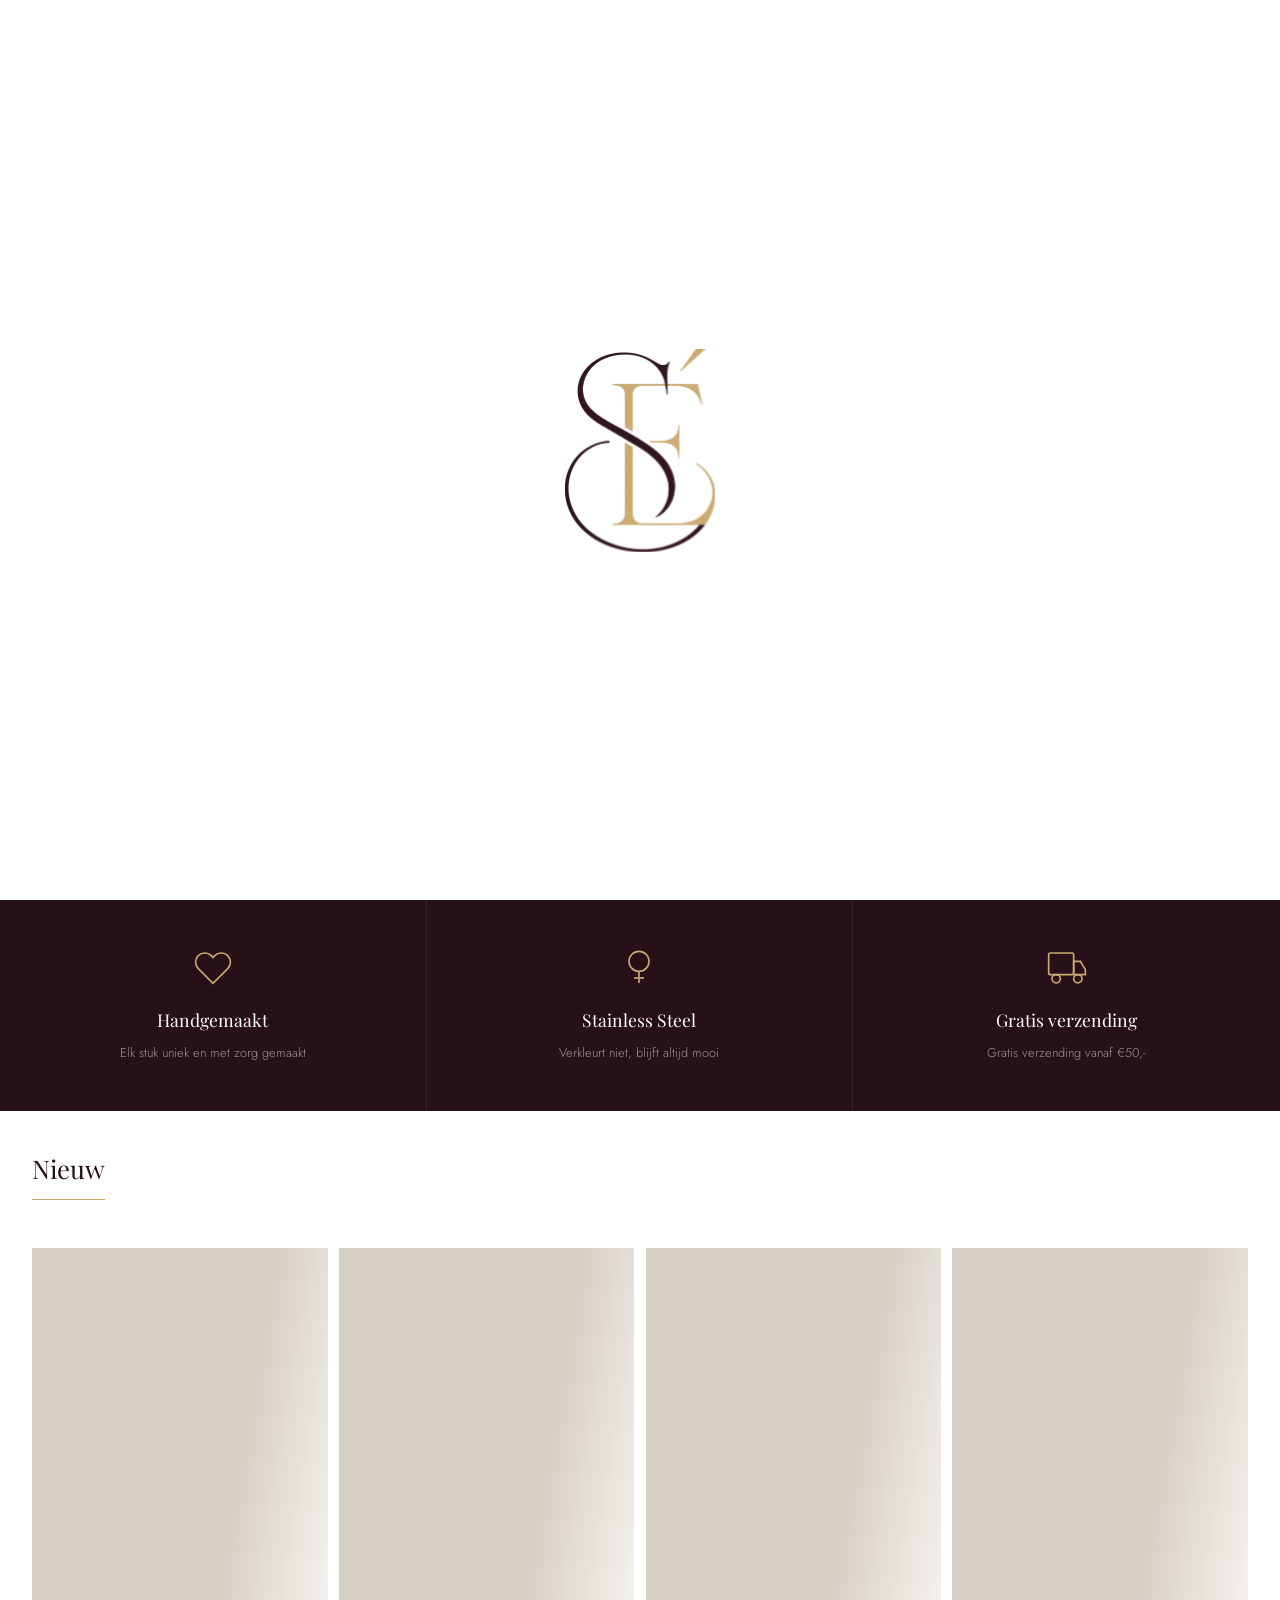
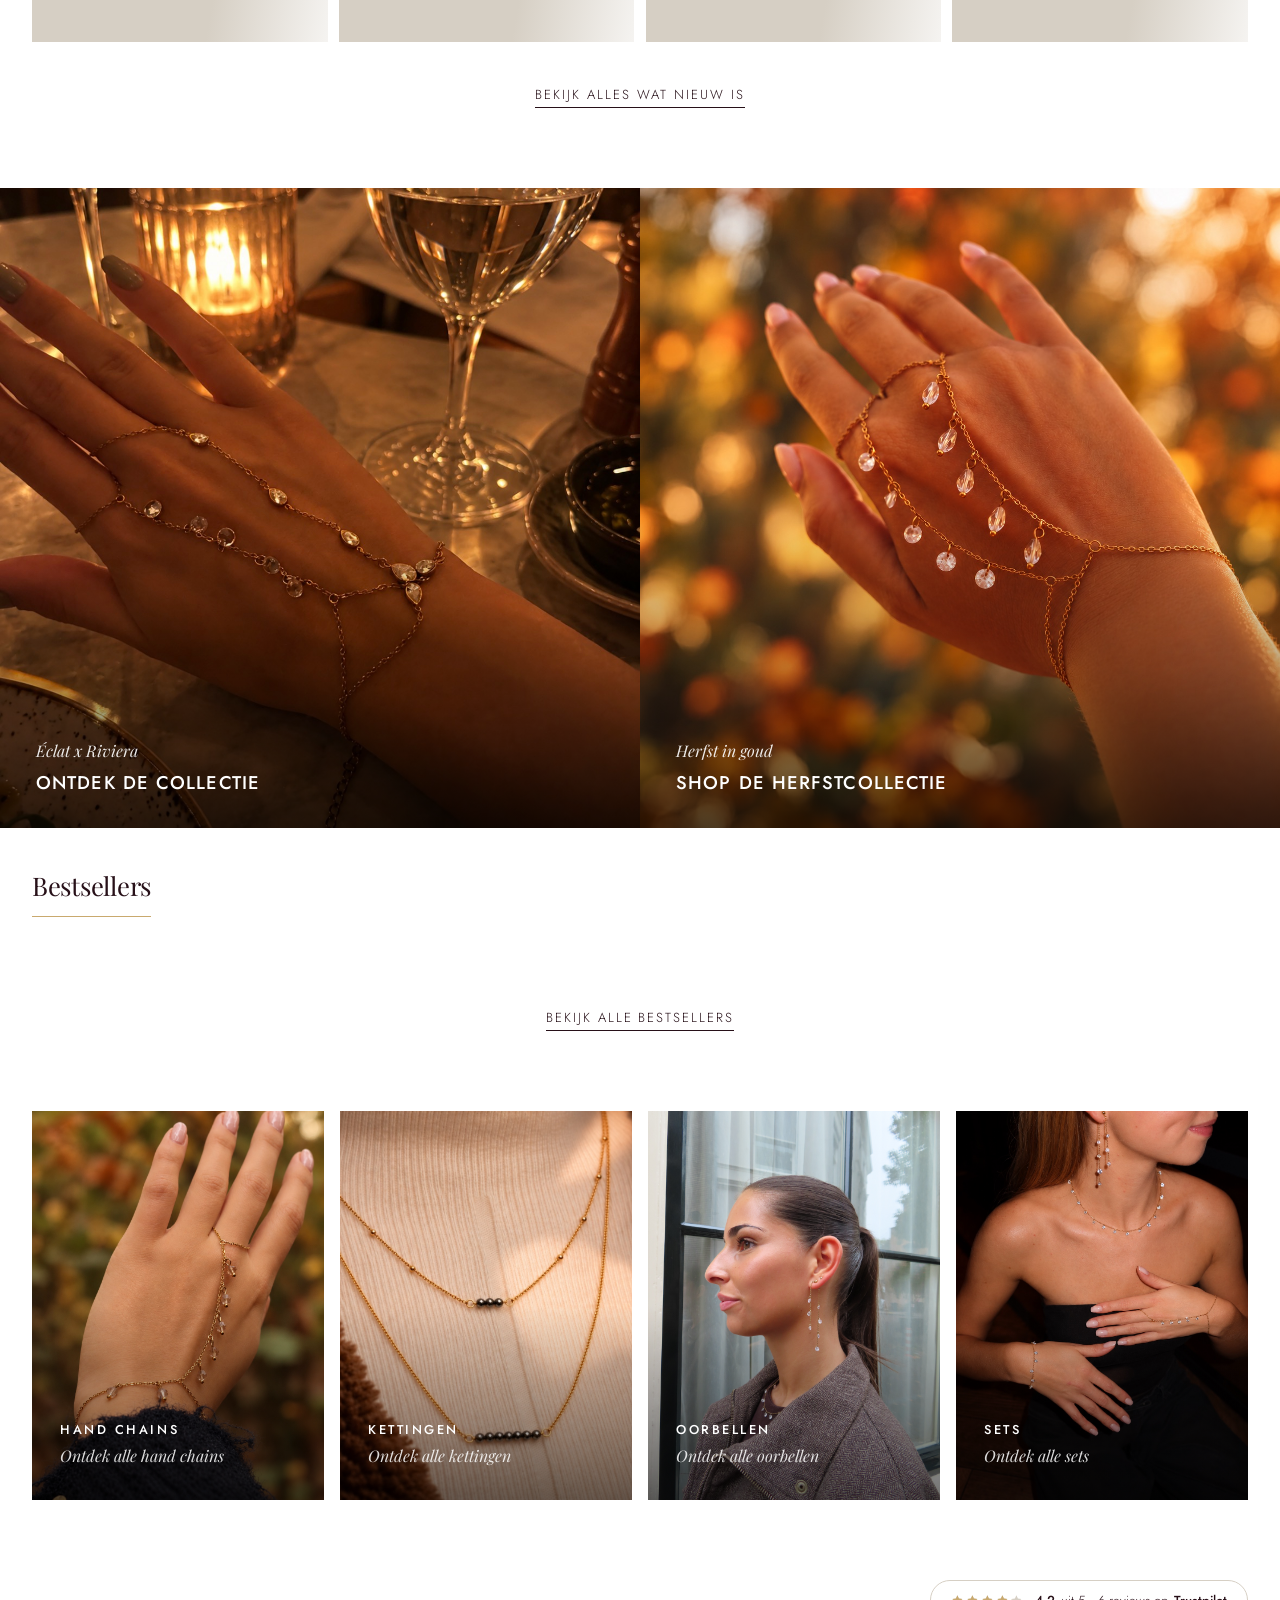
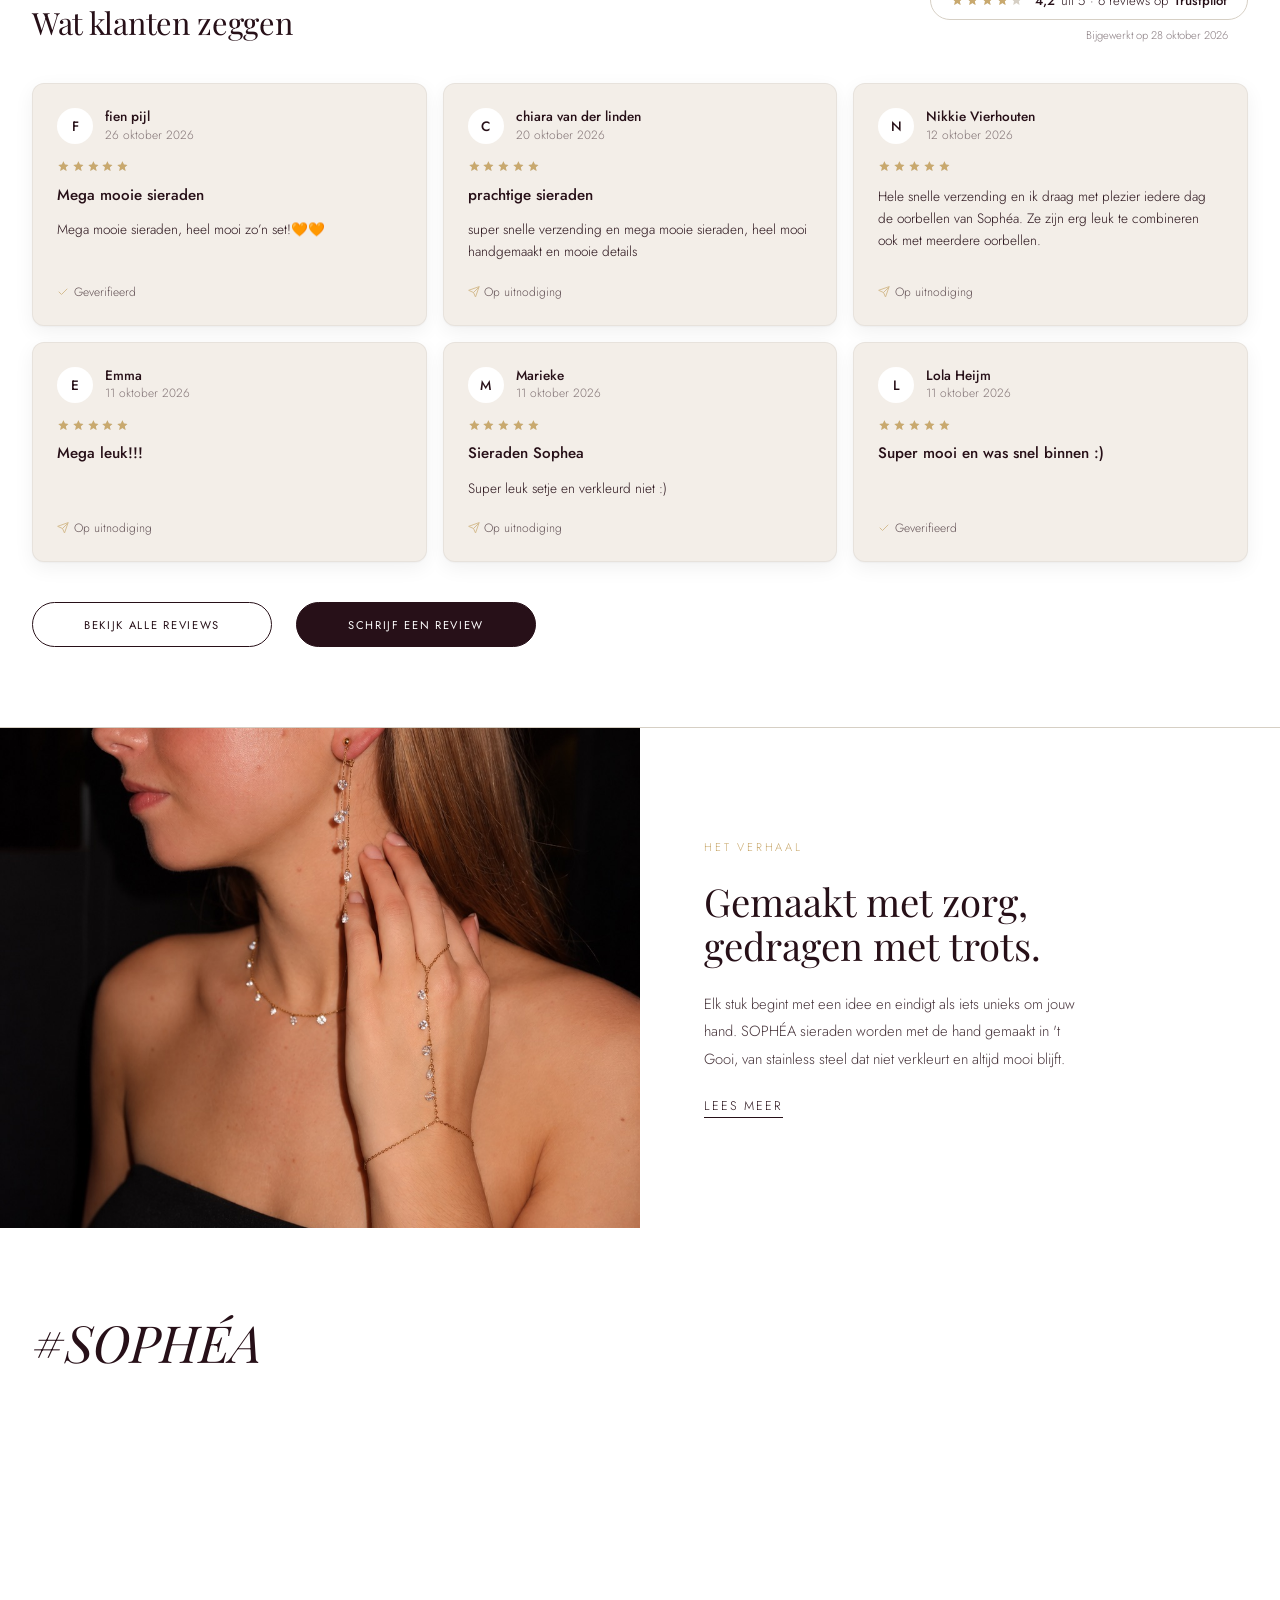
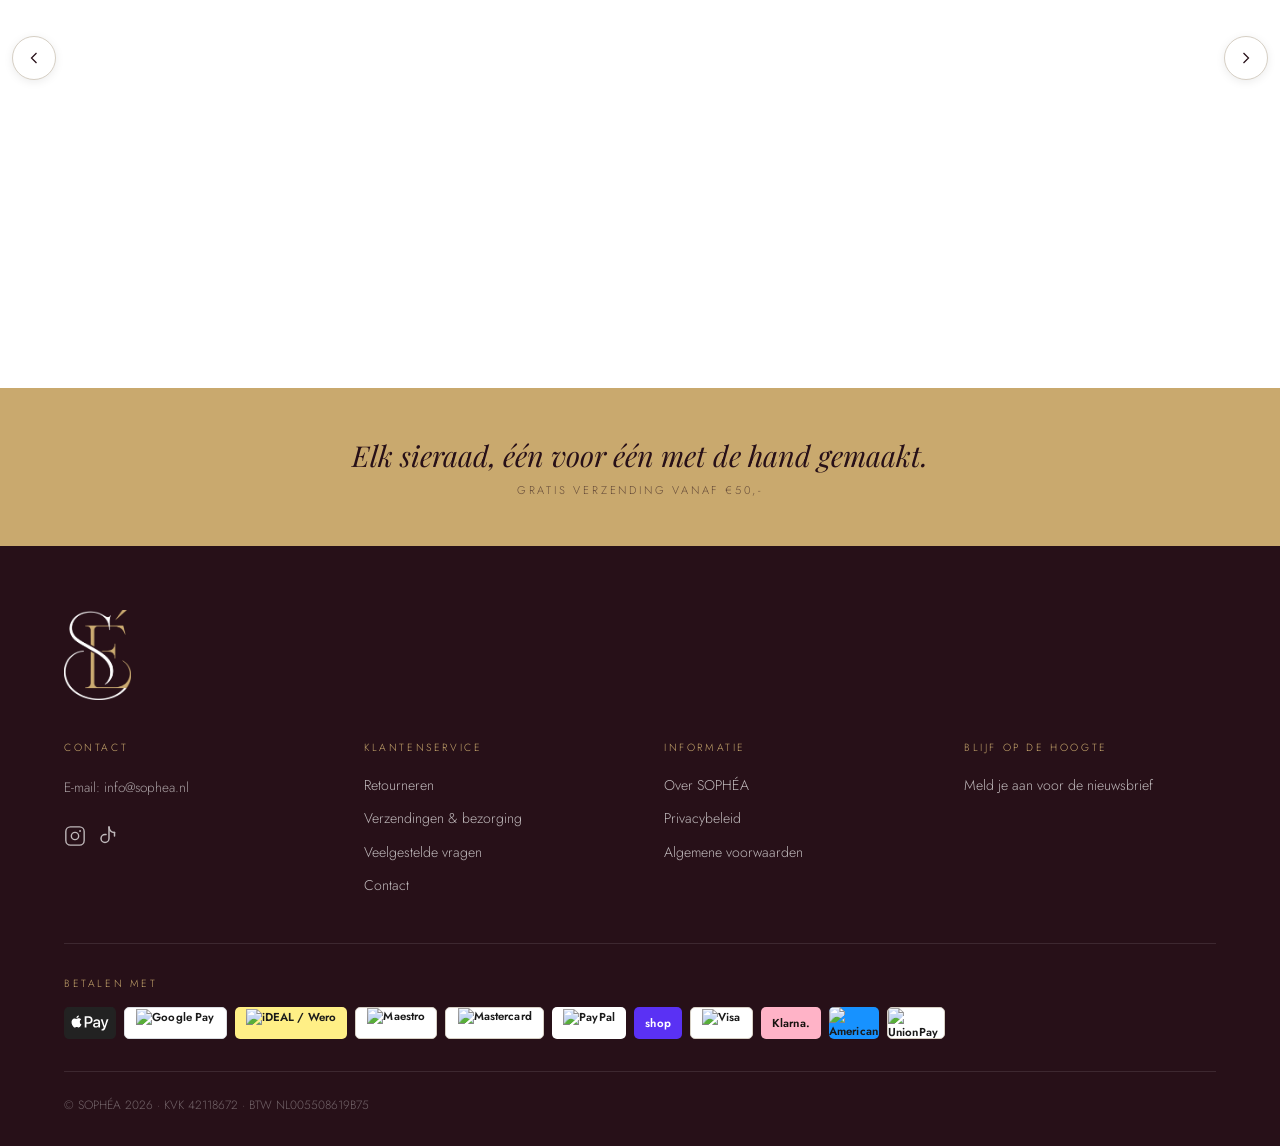
==== commit 9fb3aaef: "Update index.html" ====
--- a/index.html
+++ b/index.html
@@ -76,7 +76,8 @@
         </button>
         <a href="collectie.html?categorie=handchains">Hand chains</a>
         <a href="collectie.html?categorie=kettingen">Kettingen</a>
-        <a href="collectie.html?categorie=oorbellen">Oorbellen</a>
+        <a href="collectie.html?categorie=oorbellen">Oorbellen</a>\n        
+        <a href="collectie.html?categorie=armbanden">Armbanden</a>
         <a href="collectie.html?categorie=sets">Sets</a>
     </nav>
     <div class="nav-submenu" id="collectieSubmenu">
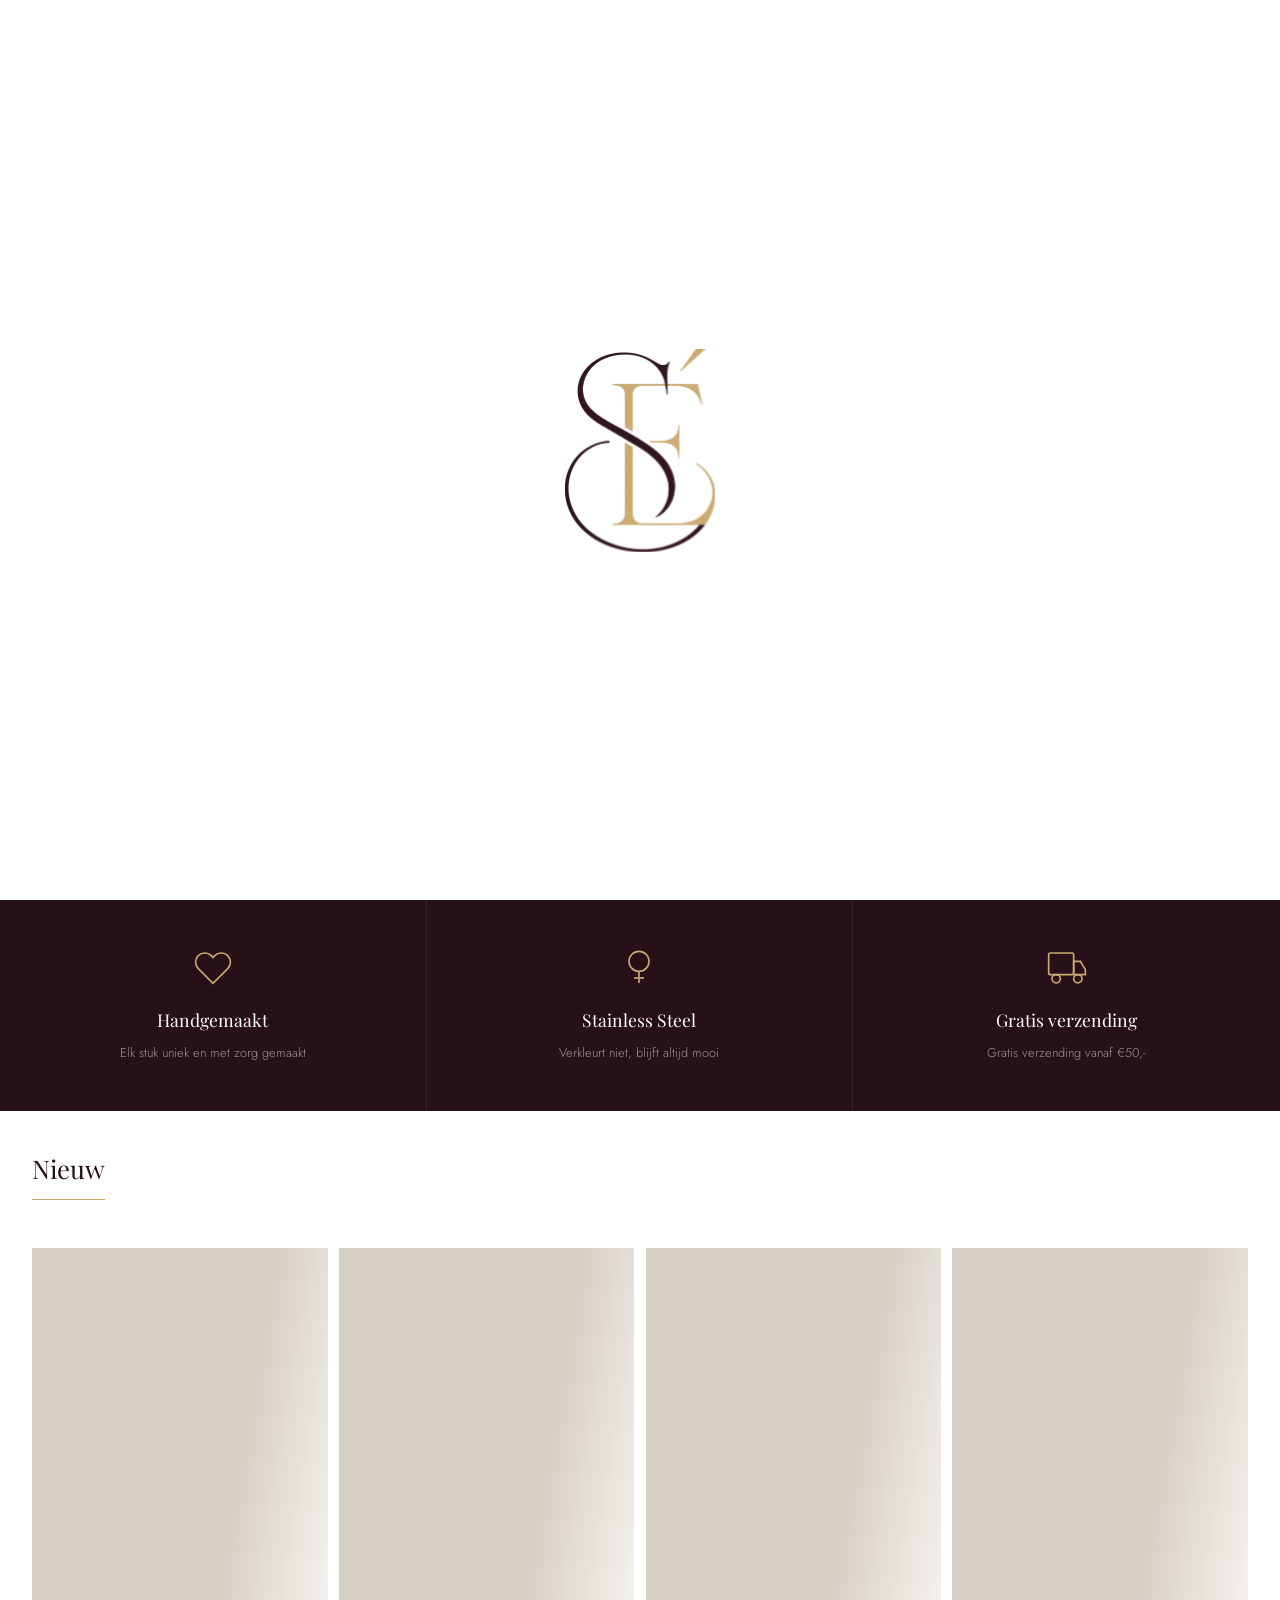
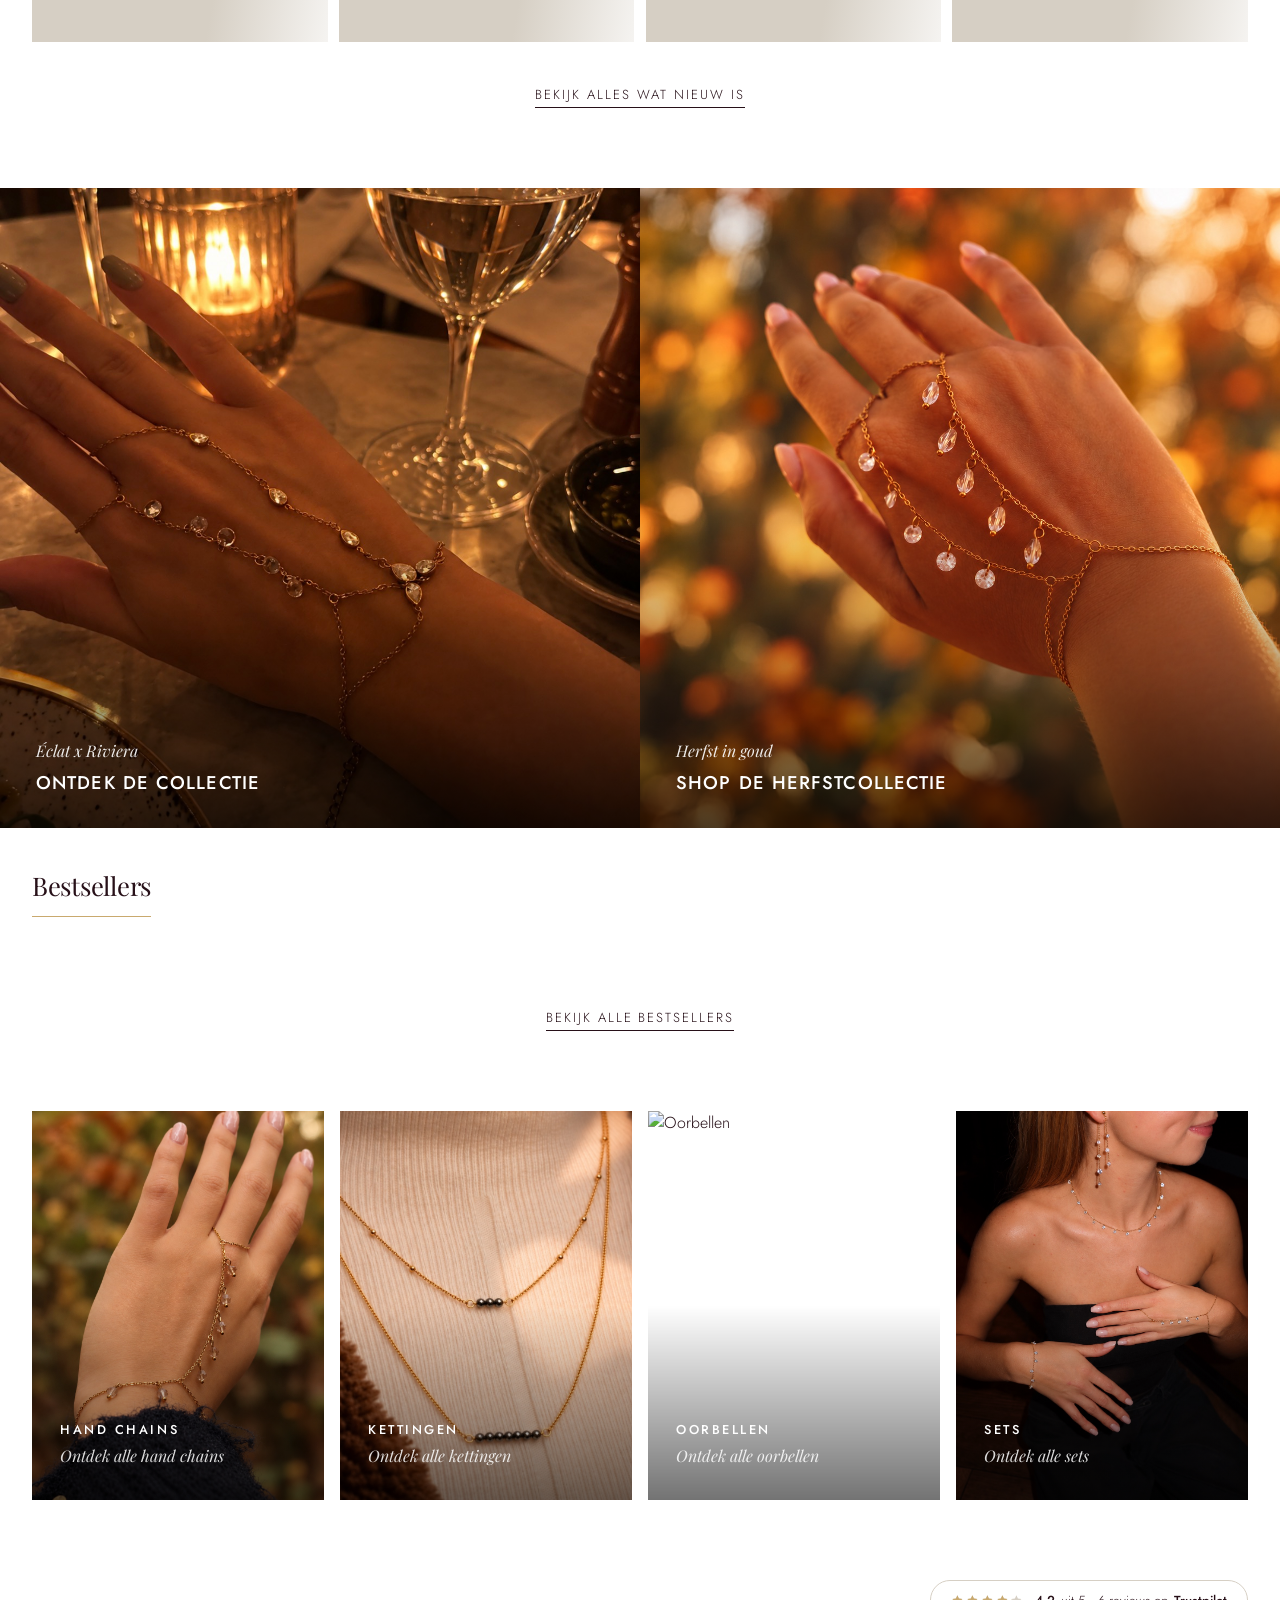
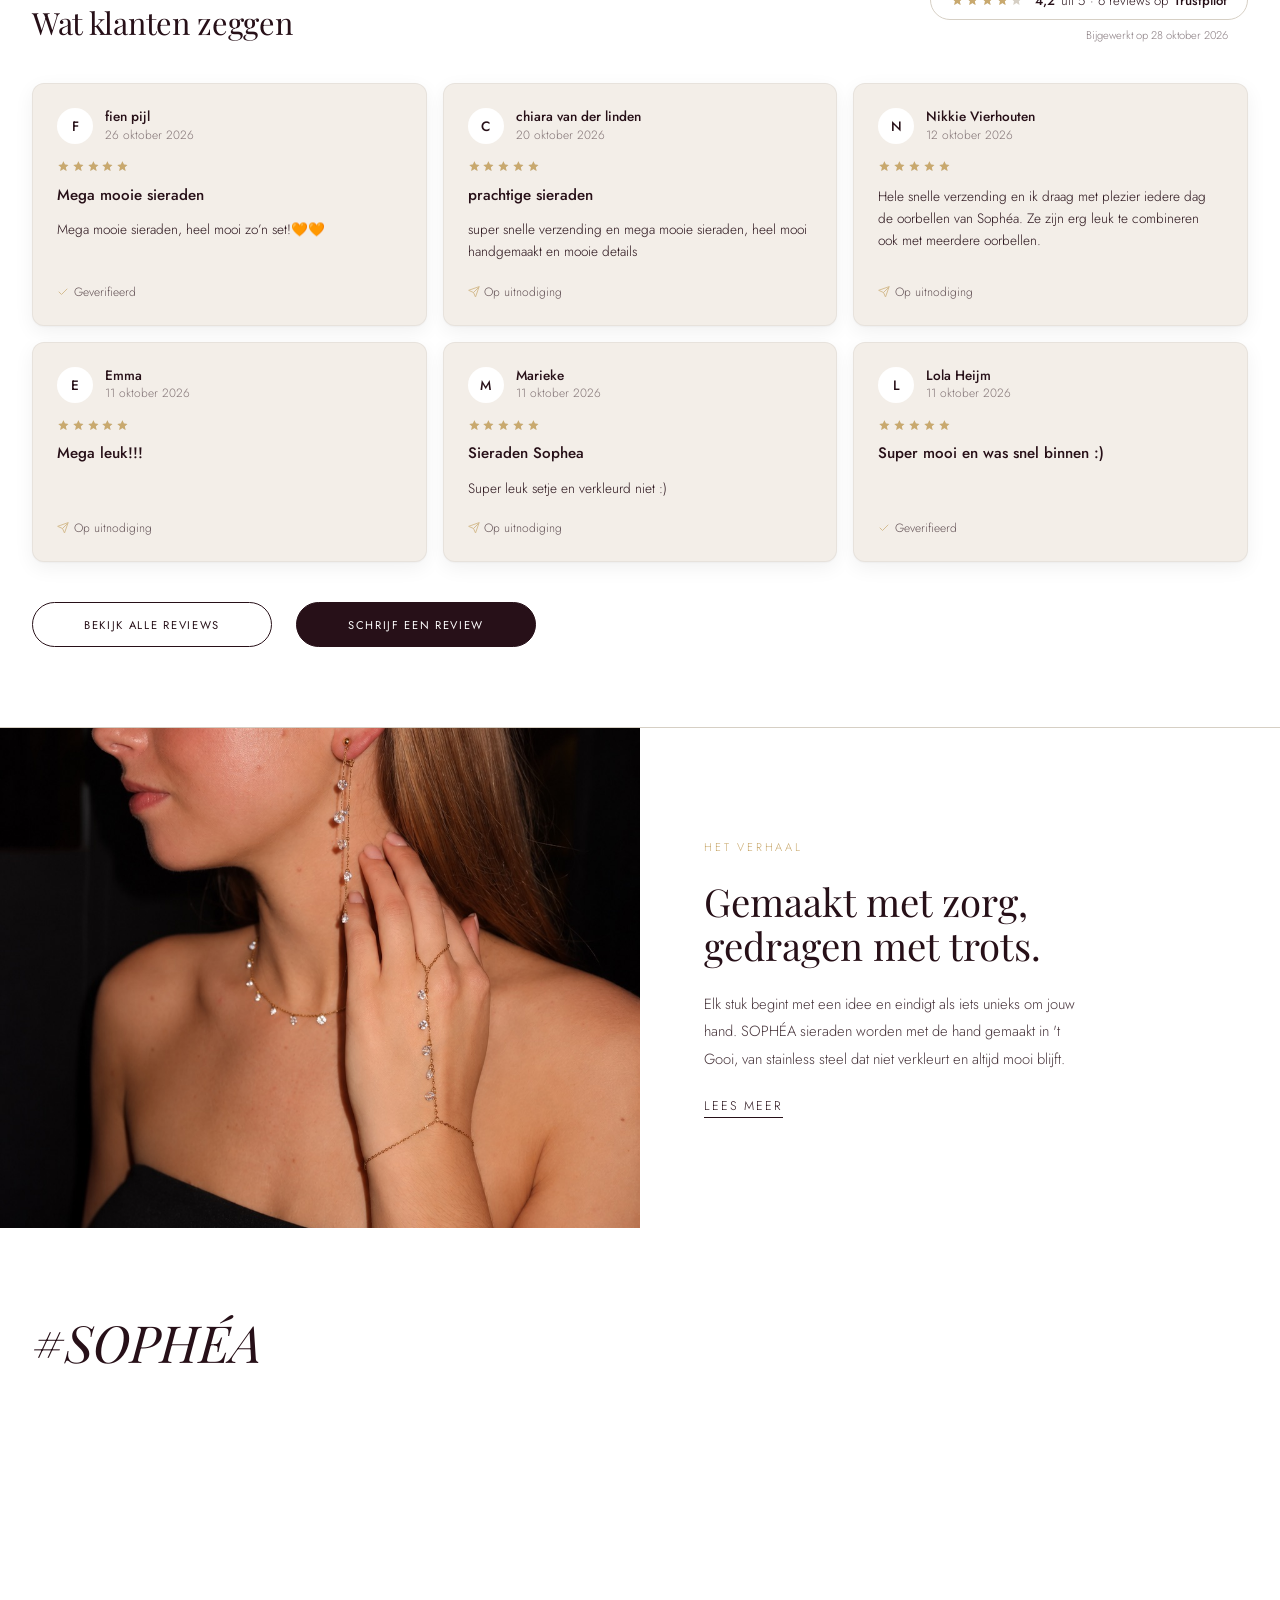
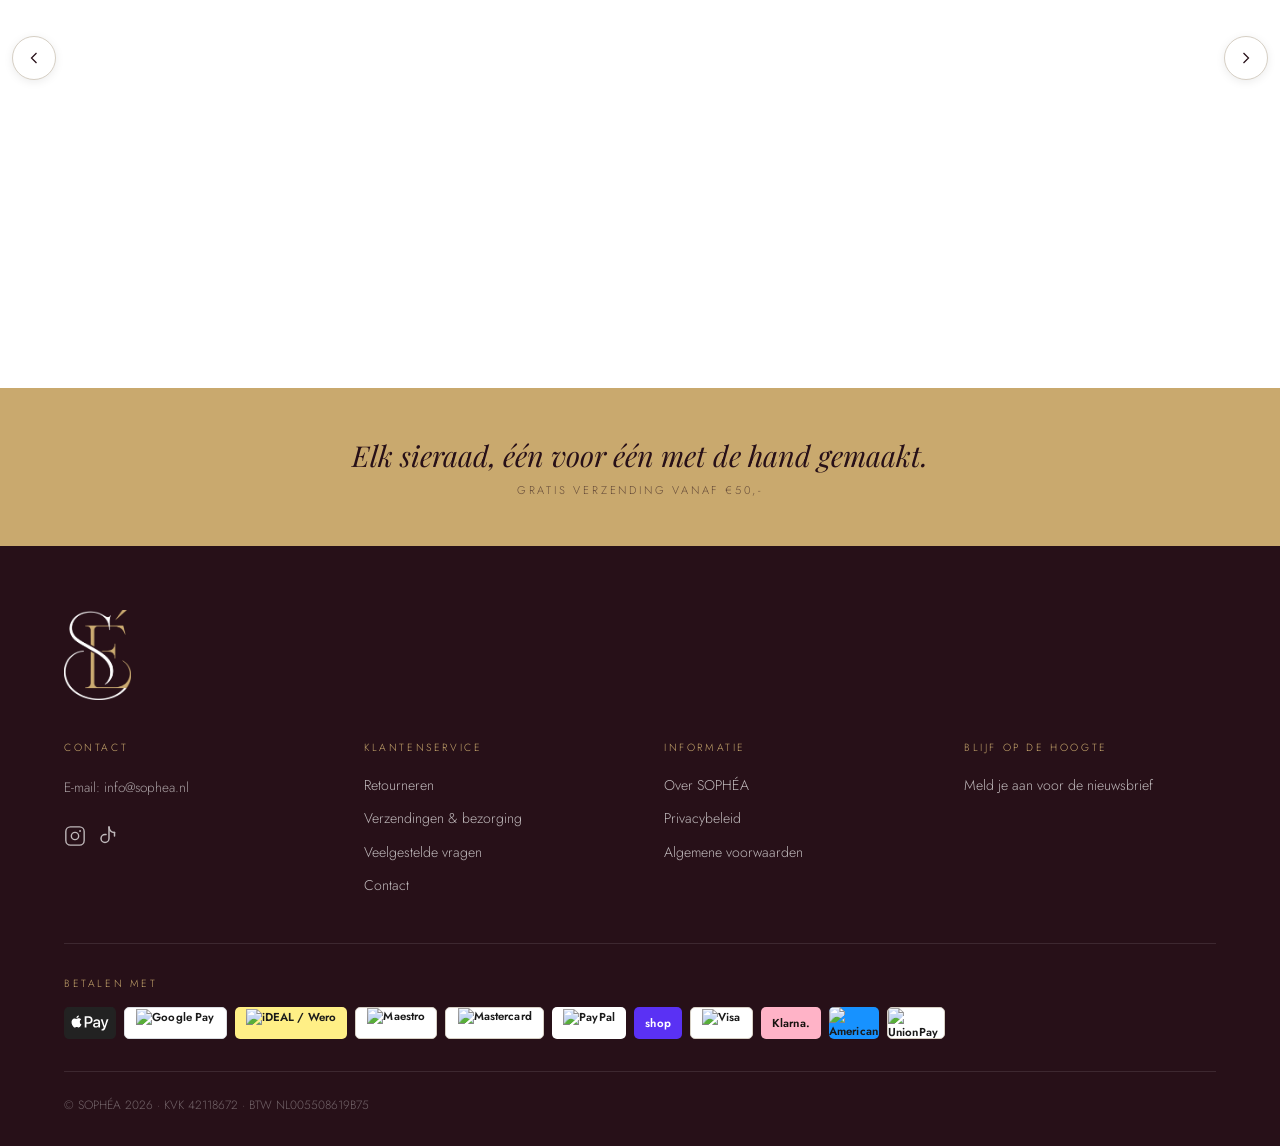
==== commit 144dd9e0: "Update index.html" ====
--- a/index.html
+++ b/index.html
@@ -76,7 +76,7 @@
         </button>
         <a href="collectie.html?categorie=handchains">Hand chains</a>
         <a href="collectie.html?categorie=kettingen">Kettingen</a>
-        <a href="collectie.html?categorie=oorbellen">Oorbellen</a>\n        
+        <a href="collectie.html?categorie=oorbellen">Oorbellen</a>        
         <a href="collectie.html?categorie=armbanden">Armbanden</a>
         <a href="collectie.html?categorie=sets">Sets</a>
     </nav>
@@ -319,7 +319,7 @@
       </a>
       <a href="collectie.html?categorie=oorbellen" class="categorie-blok">
         <div class="categorie-blok__img">
-          <img src="images/oorbellen.jpg" alt="Oorbellen" />
+          <img src="images/oorbellen-cat.jpg" alt="Oorbellen" />
         </div>
         <div class="categorie-blok__tekst">
           <h3>OORBELLEN</h3>
